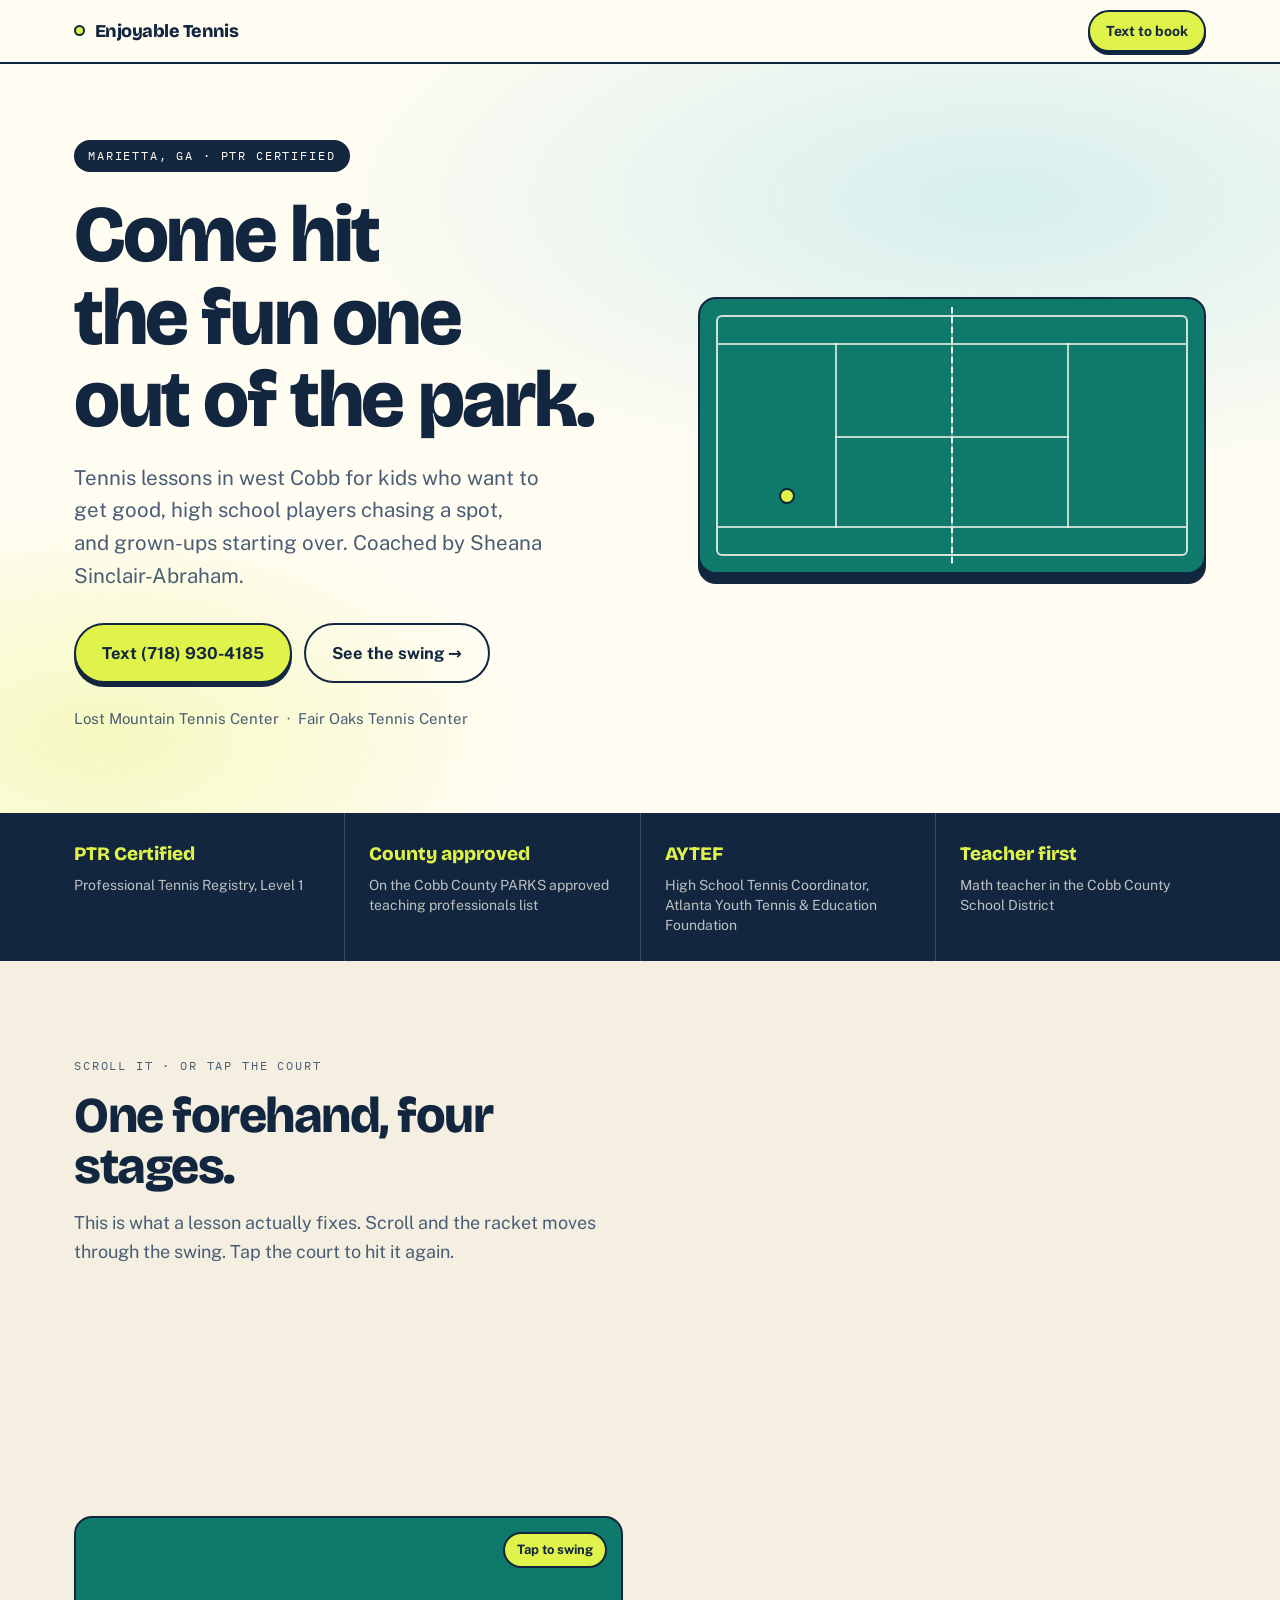
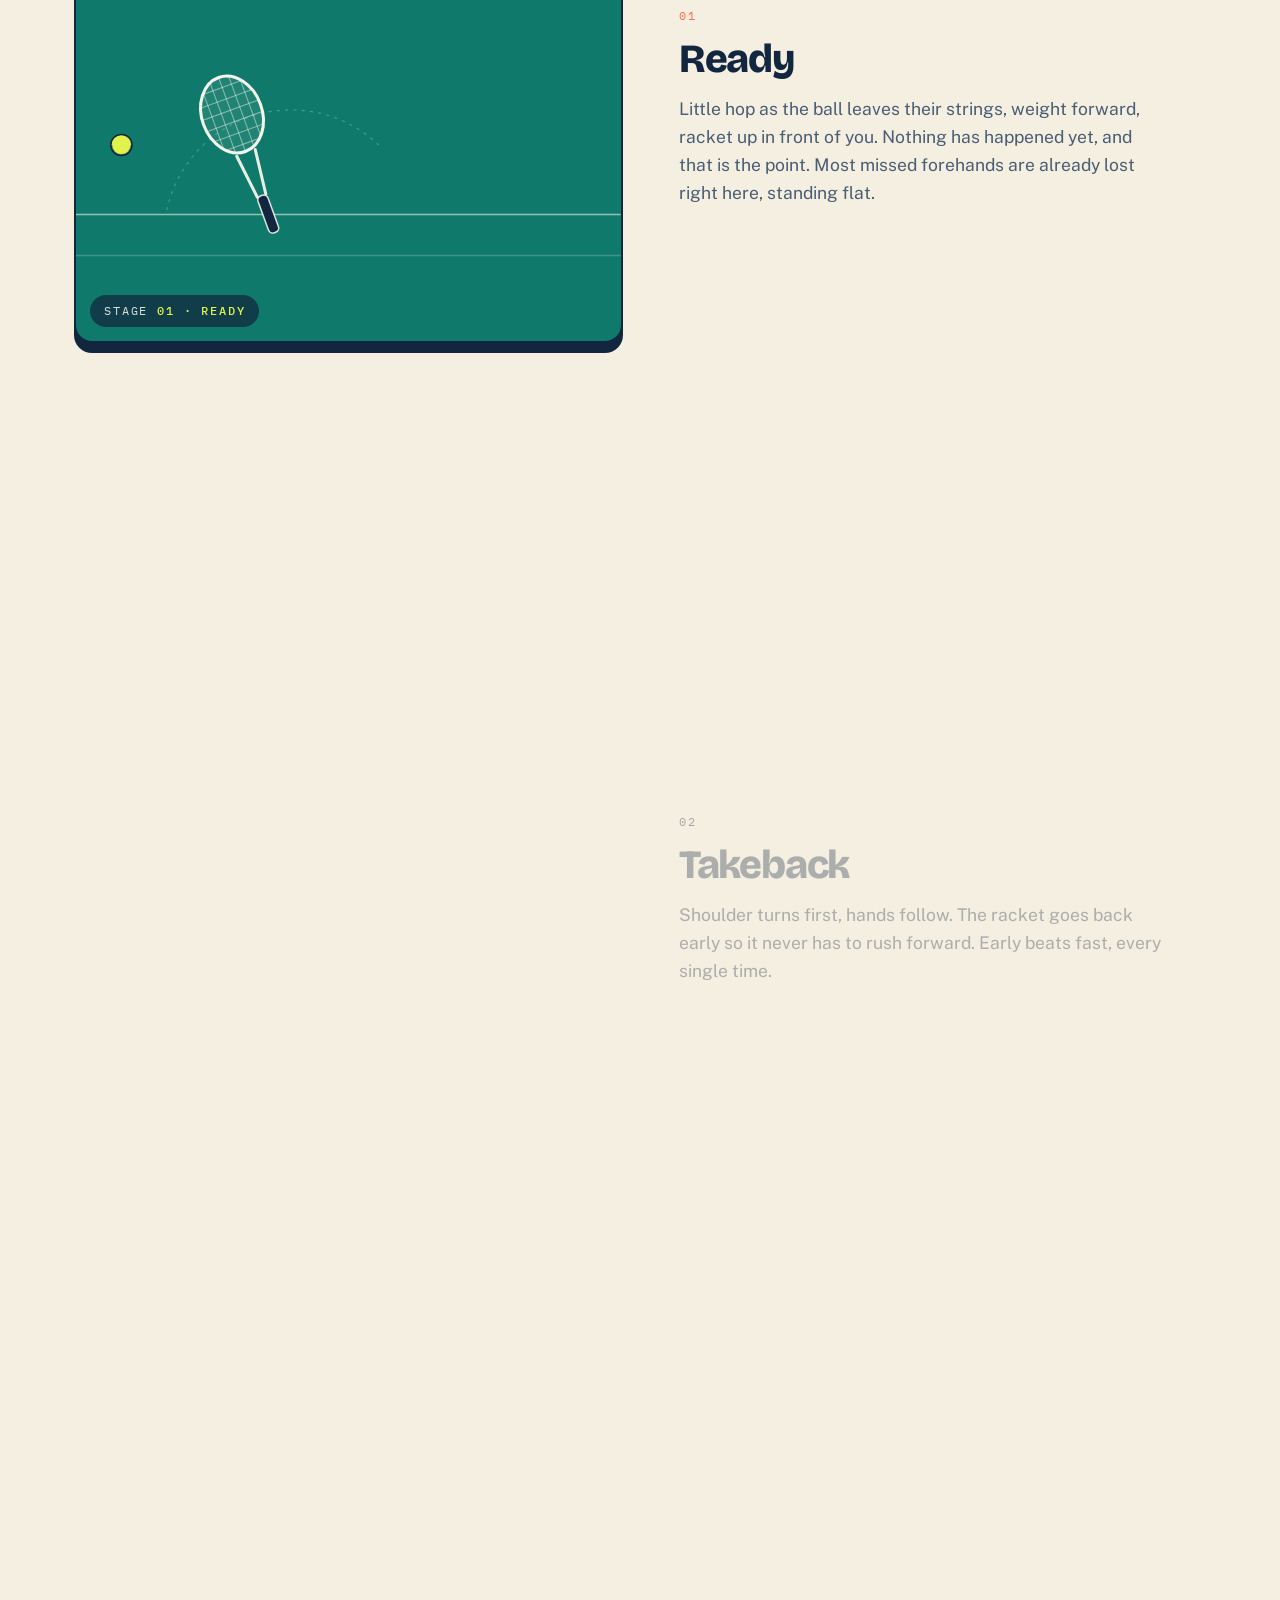
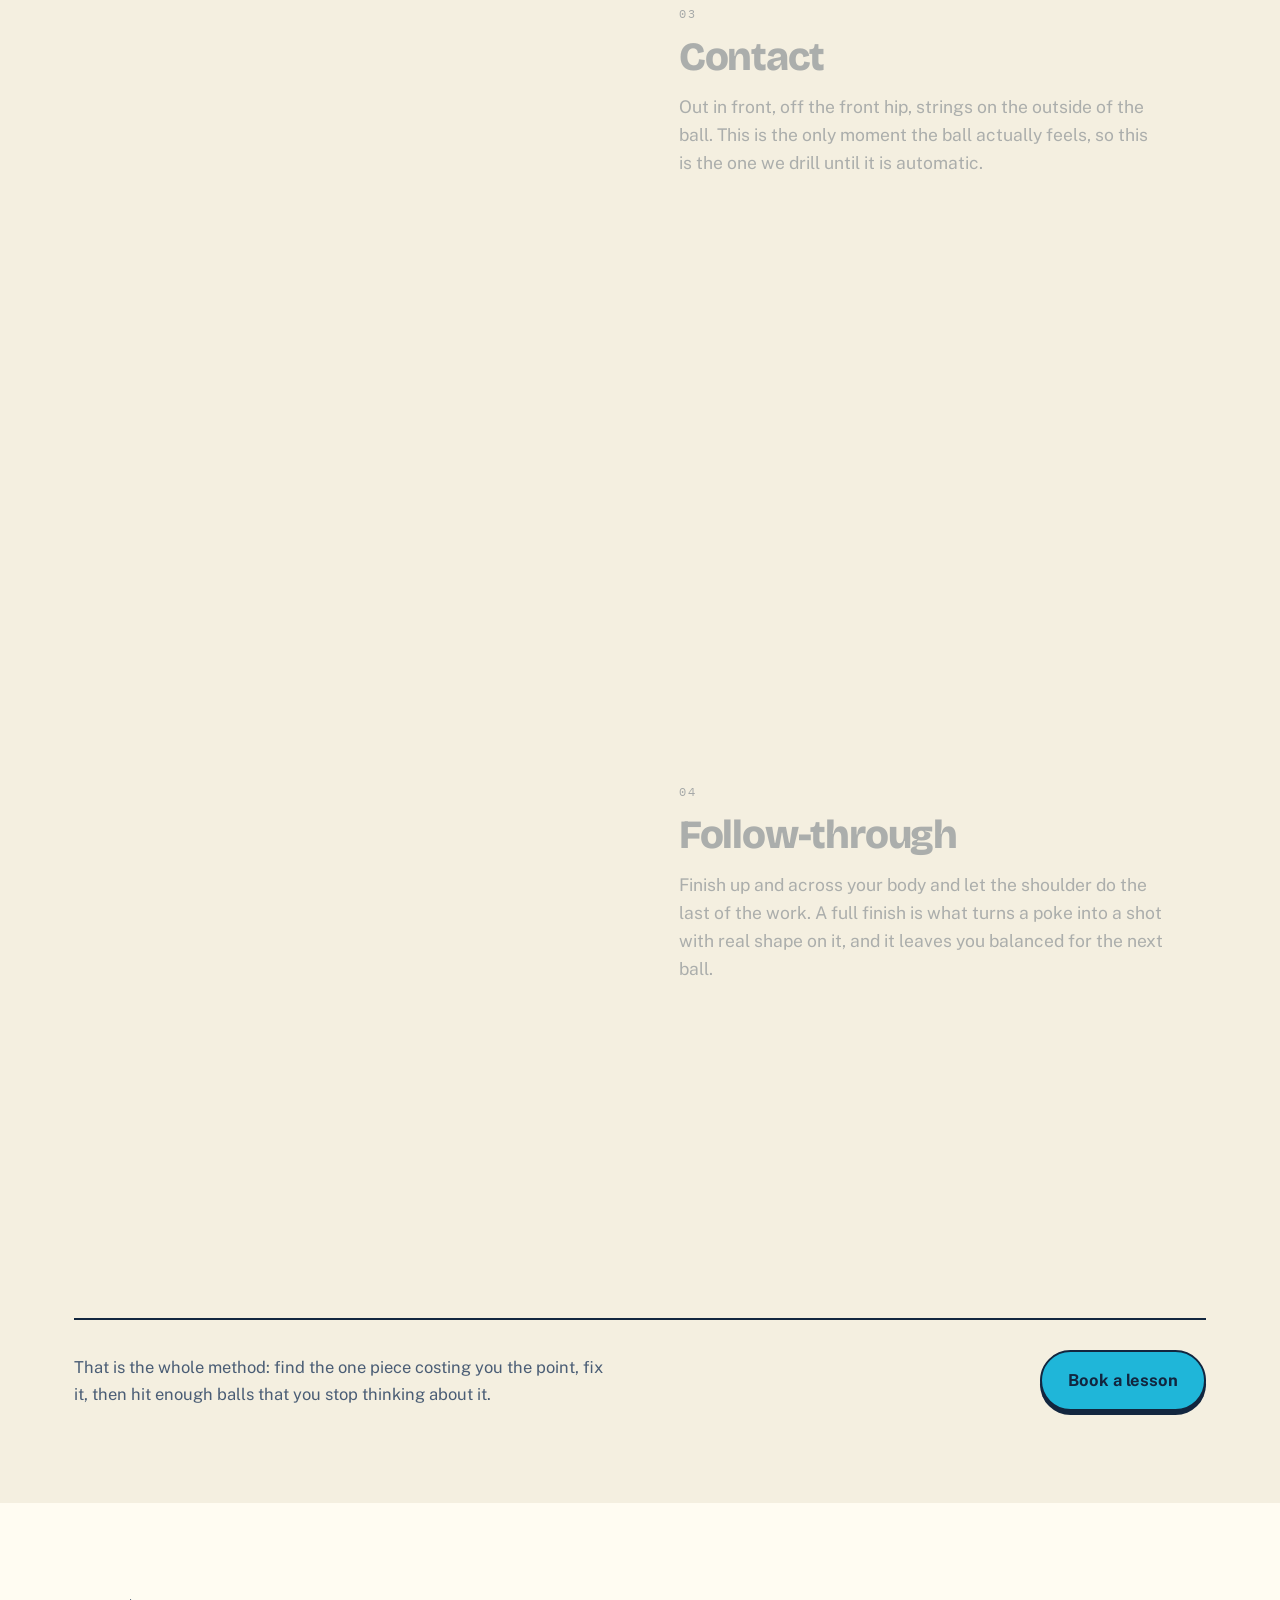
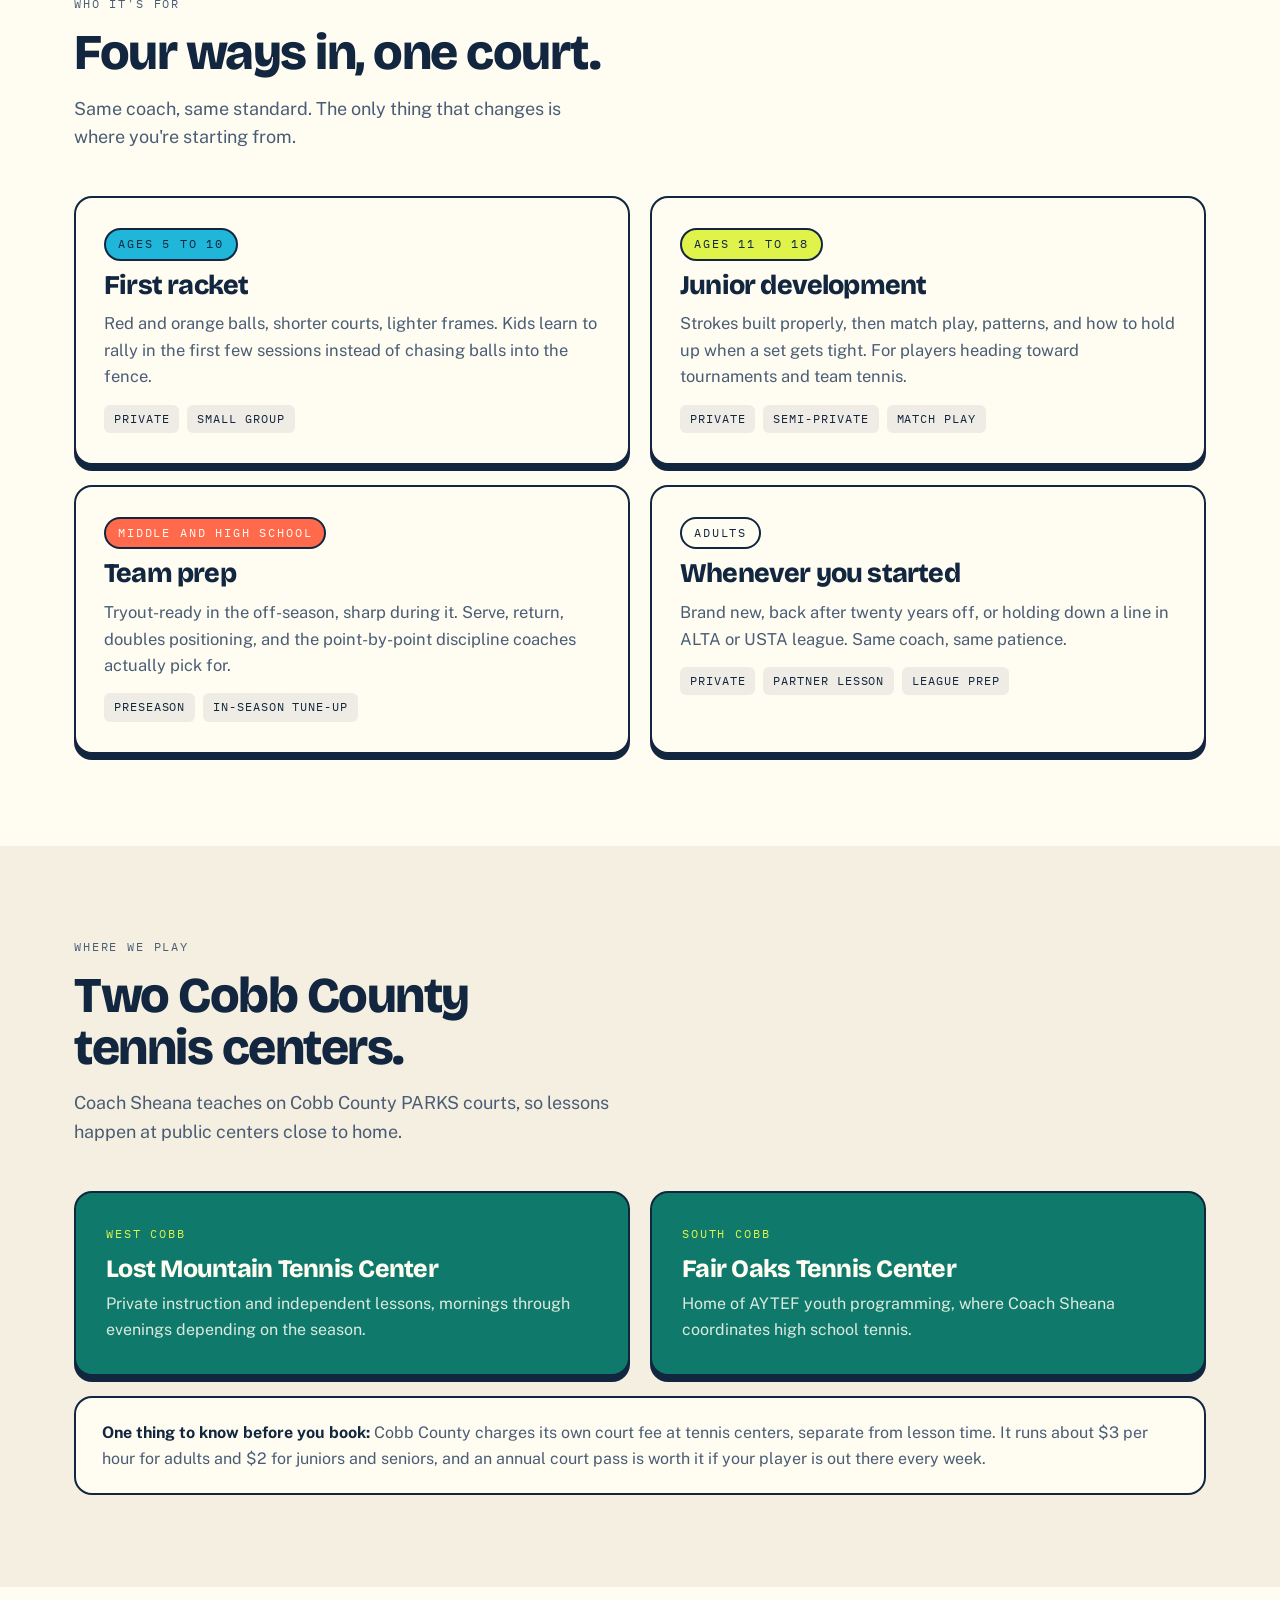
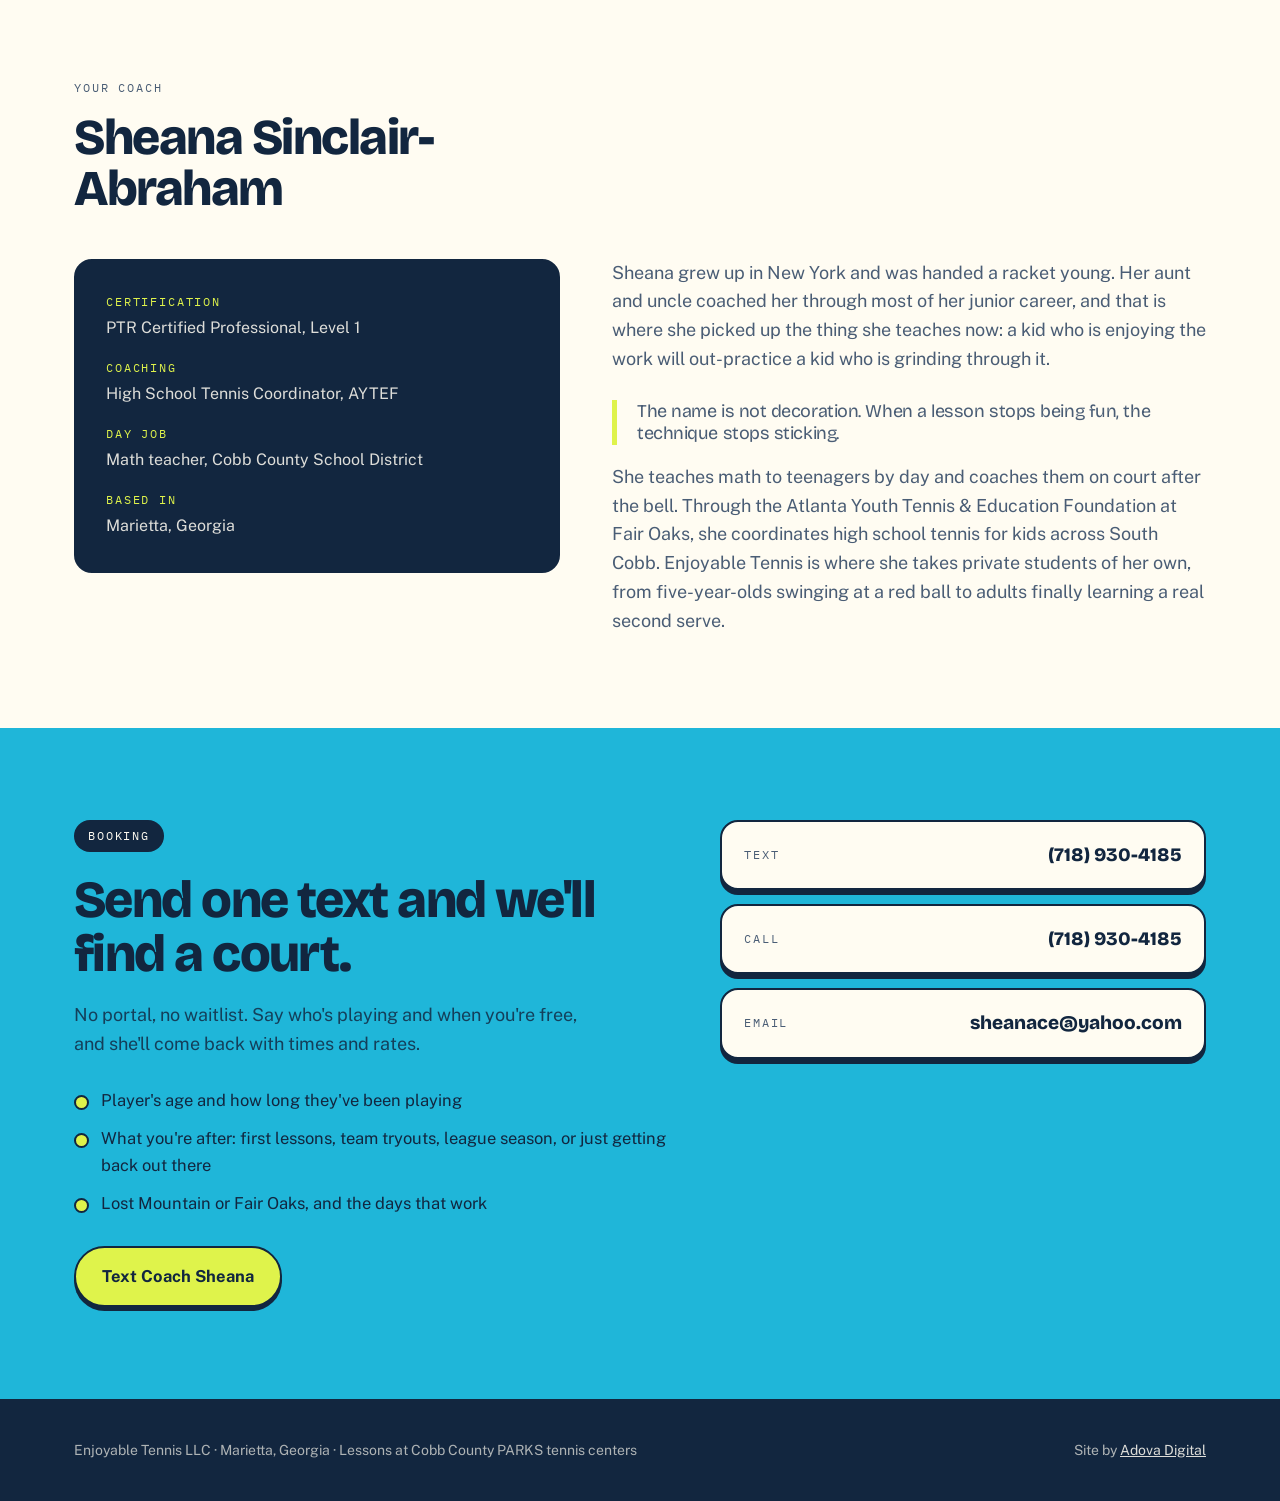
==== tennis/index.html @ a459386a "tennis: Enjoyable Tennis LLC page at /tennis (scroll-driven forehand swing, kid-first palette, text-" ====
<!doctype html>
<html lang="en">
<head>
<meta charset="UTF-8" />
<meta name="viewport" content="width=device-width, initial-scale=1.0" />
<title>Enjoyable Tennis | Coach Sheana | Marietta, GA</title>
<meta name="description" content="Tennis lessons in Marietta, Georgia with PTR certified Coach Sheana Sinclair-Abraham. Kids, high school players, and adults at Lost Mountain and Fair Oaks Tennis Centers." />
<meta name="author" content="Enjoyable Tennis LLC" />
<meta name="robots" content="index, follow" />
<meta name="theme-color" content="#FFFCF2" />
<link rel="icon" type="image/png" href="/favicon-32x32.png" />
<link rel="canonical" href="https://www.adovadigital.com/tennis/" />

<meta property="og:type" content="website" />
<meta property="og:url" content="https://www.adovadigital.com/tennis/" />
<meta property="og:title" content="Enjoyable Tennis | Coach Sheana | Marietta, GA" />
<meta property="og:description" content="Tennis lessons in Marietta, Georgia. Kids, high school players, and adults. PTR certified coach on Cobb County courts." />
<meta name="twitter:card" content="summary_large_image" />
<meta name="twitter:title" content="Enjoyable Tennis | Coach Sheana | Marietta, GA" />
<meta name="twitter:description" content="Tennis lessons in Marietta, Georgia. Kids, high school players, and adults." />

<link rel="preconnect" href="https://fonts.googleapis.com" />
<link rel="preconnect" href="https://fonts.gstatic.com" crossorigin />
<link href="https://fonts.googleapis.com/css2?family=Bricolage+Grotesque:opsz,wdth,wght@12..96,85..100,500..800&family=IBM+Plex+Mono:wght@400;500&family=Public+Sans:wght@400;500;600;700&display=swap" rel="stylesheet" />

<script type="application/ld+json">
{
  "@context": "https://schema.org",
  "@type": "SportsActivityLocation",
  "name": "Enjoyable Tennis LLC",
  "description": "Tennis lessons and junior development in Marietta, Georgia, coached by PTR certified professional Sheana Sinclair-Abraham.",
  "url": "https://www.adovadigital.com/tennis/",
  "telephone": "+1-718-930-4185",
  "email": "sheanace@yahoo.com",
  "areaServed": [
    { "@type": "City", "name": "Marietta", "addressRegion": "GA" },
    { "@type": "AdministrativeArea", "name": "Cobb County, Georgia" }
  ],
  "address": { "@type": "PostalAddress", "addressLocality": "Marietta", "addressRegion": "GA", "addressCountry": "US" },
  "sport": "Tennis",
  "employee": {
    "@type": "Person",
    "name": "Sheana Sinclair-Abraham",
    "jobTitle": "Tennis Professional",
    "hasCredential": {
      "@type": "EducationalOccupationalCredential",
      "credentialCategory": "certification",
      "name": "PTR Certified Professional, Level 1"
    }
  }
}
</script>

<style>
  /* ============================================================
     BRAND TOKENS — swap these to match the Enjoyable Tennis logo.
     Direction: the player (the kid) has to want it; the parent has
     to trust it. Bright court colors up top, credentials underneath.
     ============================================================ */
  :root{
    --cream:#FFFCF2;      /* page */
    --sand:#F4EFE0;       /* alt band */
    --ink:#12263F;        /* text + deep panels (friendly navy, not black) */
    --ink-soft:#4A5D75;   /* secondary text */
    --optic:#DFF34B;      /* ball yellow — primary accent */
    --sky:#1FB6D9;        /* court blue — kid energy */
    --coral:#FF6A4D;      /* highlight, used sparingly */
    --court:#0F7A6B;      /* court surface green */
    --maxw:1180px;
    --r:18px;             /* friendly radius */
  }
  *{box-sizing:border-box;margin:0;padding:0}
  html{scroll-behavior:smooth;-webkit-text-size-adjust:100%}
  body{
    background:var(--cream);
    color:var(--ink);
    font-family:"Public Sans",system-ui,sans-serif;
    font-size:17px;line-height:1.6;
    -webkit-font-smoothing:antialiased;
    overflow-x:hidden;
  }
  h1,h2,h3{font-family:"Bricolage Grotesque","Public Sans",sans-serif;font-weight:800;line-height:1.03;letter-spacing:-.03em}
  a{color:inherit}
  img,svg{max-width:100%}
  .wrap{max-width:var(--maxw);margin:0 auto;padding:0 24px}
  .mono{font-family:"IBM Plex Mono",ui-monospace,monospace;font-size:11.5px;letter-spacing:.16em;text-transform:uppercase}
  :focus-visible{outline:3px solid var(--sky);outline-offset:3px;border-radius:6px}

  /* ---------- top bar ---------- */
  .bar{position:sticky;top:0;z-index:60;background:var(--cream);border-bottom:2px solid var(--ink)}
  .bar .wrap{display:flex;align-items:center;justify-content:space-between;height:62px;gap:16px}
  .brand{display:flex;align-items:center;gap:10px;font-family:"Bricolage Grotesque",sans-serif;font-weight:800;font-size:18px;letter-spacing:-.03em}
  .brand img{height:34px;width:auto;display:block}
  .brand .dot{width:11px;height:11px;border-radius:50%;background:var(--optic);border:2px solid var(--ink);flex:none}
  .bar a.txt{text-decoration:none;background:var(--optic);color:var(--ink);border:2px solid var(--ink);padding:8px 16px;border-radius:999px;font-weight:700;font-size:14px;white-space:nowrap;box-shadow:0 3px 0 var(--ink);transition:transform .15s ease,box-shadow .15s ease}
  .bar a.txt:hover{transform:translate(0,2px);box-shadow:0 1px 0 var(--ink)}

  /* ---------- hero ---------- */
  .hero{position:relative;padding:76px 0 82px;background:
      radial-gradient(1100px 460px at 78% 18%, rgba(31,182,217,.18), transparent 62%),
      radial-gradient(700px 380px at 8% 90%, rgba(223,243,75,.30), transparent 60%),
      var(--cream);
    overflow:hidden}
  .hero-grid{display:grid;grid-template-columns:1.06fr .94fr;gap:52px;align-items:center}
  .eyebrow{display:inline-block;background:var(--ink);color:var(--cream);padding:7px 14px;border-radius:999px;margin-bottom:22px}
  .hero h1{font-size:clamp(42px,6.6vw,80px);margin-bottom:20px}
  .hero h1 .hl{position:relative;white-space:nowrap}
  .hero h1 .hl::after{content:"";position:absolute;left:-4px;right:-4px;bottom:.06em;height:.34em;background:var(--optic);z-index:-1;border-radius:4px}
  .hero p.lede{font-size:clamp(17px,1.9vw,20.5px);color:var(--ink-soft);max-width:36ch;margin-bottom:30px}
  .cta-row{display:flex;flex-wrap:wrap;gap:12px;margin-bottom:24px}
  .btn{display:inline-flex;align-items:center;justify-content:center;gap:9px;text-decoration:none;font-weight:700;font-size:16.5px;padding:15px 26px;border-radius:999px;border:2px solid var(--ink);transition:transform .15s ease,box-shadow .15s ease}
  .btn-primary{background:var(--optic);color:var(--ink);box-shadow:0 4px 0 var(--ink)}
  .btn-sky{background:var(--sky);color:var(--ink);box-shadow:0 4px 0 var(--ink)}
  .btn-plain{background:transparent;color:var(--ink)}
  .btn:hover{transform:translate(0,3px);box-shadow:0 1px 0 var(--ink)}
  .btn-plain:hover{background:rgba(18,38,63,.06);transform:none;box-shadow:none}
  .hero-note{font-size:15px;color:var(--ink-soft)}

  /* hero court card */
  .court-card{background:var(--court);border:2px solid var(--ink);border-radius:var(--r);padding:16px;box-shadow:0 10px 0 var(--ink)}
  .court{position:relative;aspect-ratio:78/40;background:var(--court);border:2px solid rgba(255,252,242,.8);border-radius:6px}
  .court i{position:absolute;background:rgba(255,252,242,.72);display:block}
  .court .net{left:50%;top:-4%;height:108%;width:2px;transform:translateX(-1px);background:repeating-linear-gradient(to bottom,rgba(255,252,242,.95) 0 6px,rgba(255,252,242,.35) 6px 10px)}
  .court .singles-t{left:0;right:0;top:11%;height:2px}
  .court .singles-b{left:0;right:0;bottom:11%;height:2px}
  .court .svc-l{left:25%;top:11%;bottom:11%;width:2px}
  .court .svc-r{right:25%;top:11%;bottom:11%;width:2px}
  .court .center{left:25%;right:25%;top:50%;height:2px}
  .court .ball{position:absolute;left:13%;top:72%;width:16px;height:16px;border-radius:50%;background:var(--optic);border:2px solid var(--ink)}

  /* ---------- credential strip ---------- */
  .strip{background:var(--ink);color:var(--cream)}
  .strip .wrap{display:grid;grid-template-columns:repeat(4,1fr);gap:1px;background:rgba(255,252,242,.18);padding:0}
  .cred{background:var(--ink);padding:26px 24px}
  .cred b{display:block;font-family:"Bricolage Grotesque",sans-serif;font-size:19px;font-weight:800;margin-bottom:5px;color:var(--optic)}
  .cred span{font-size:14px;color:rgba(255,252,242,.72);line-height:1.45;display:block}

  /* ---------- generic section ---------- */
  section{padding:92px 0}
  .sec-head{max-width:54ch;margin-bottom:44px}
  .sec-head .mono{color:var(--ink-soft);display:block;margin-bottom:14px}
  .sec-head h2{font-size:clamp(31px,4.3vw,50px);margin-bottom:16px}
  .sec-head p{color:var(--ink-soft);font-size:18px}

  /* ---------- the swing (scroll-driven + tap to replay) ---------- */
  .swing{background:var(--sand);padding:96px 0 0}
  .swing-track{display:grid;grid-template-columns:1.02fr .98fr;gap:56px;align-items:start}
  .viz-col{position:sticky;top:62px;height:calc(100vh - 62px);display:flex;align-items:center;z-index:1}
  .viz{width:100%;background:var(--court);border:2px solid var(--ink);border-radius:var(--r);overflow:hidden;position:relative;box-shadow:0 10px 0 var(--ink);cursor:pointer}
  .viz svg{display:block;width:100%;height:auto}
  .viz .readout{position:absolute;left:14px;bottom:14px;color:rgba(255,252,242,.85);background:rgba(18,38,63,.72);border-radius:999px;padding:7px 14px}
  .viz .readout b{color:var(--optic);font-weight:500}
  .viz .hint{position:absolute;right:14px;top:14px;background:var(--optic);color:var(--ink);border:2px solid var(--ink);border-radius:999px;padding:6px 12px;font-weight:700;font-size:13px}
  .stage{min-height:88vh;display:flex;flex-direction:column;justify-content:center;padding:24px 0}
  .stage .num{font-family:"IBM Plex Mono",monospace;font-size:12px;letter-spacing:.2em;color:rgba(18,38,63,.35);margin-bottom:14px;transition:color .35s ease}
  .stage h3{font-size:clamp(28px,3.6vw,40px);margin-bottom:14px;color:rgba(18,38,63,.32);transition:color .35s ease}
  .stage p{font-size:17.5px;color:rgba(18,38,63,.32);max-width:44ch;transition:color .35s ease}
  .stage.on .num{color:var(--coral)}
  .stage.on h3{color:var(--ink)}
  .stage.on p{color:var(--ink-soft)}
  .swing-foot{border-top:2px solid var(--ink);margin-top:40px;padding:30px 0 92px;display:flex;flex-wrap:wrap;gap:18px;align-items:center;justify-content:space-between}
  .swing-foot p{color:var(--ink-soft);font-size:16.5px;max-width:54ch}

  /* ---------- lesson cards ---------- */
  .boxes{display:grid;grid-template-columns:1fr 1fr;gap:20px}
  .box{background:var(--cream);border:2px solid var(--ink);border-radius:var(--r);padding:30px 28px;display:flex;flex-direction:column;gap:11px;box-shadow:0 6px 0 var(--ink);transition:transform .15s ease,box-shadow .15s ease}
  .box:hover{transform:translate(0,3px);box-shadow:0 3px 0 var(--ink)}
  .box .who{display:inline-block;align-self:flex-start;background:var(--sky);border:2px solid var(--ink);border-radius:999px;padding:5px 12px;color:var(--ink)}
  .box:nth-child(2) .who{background:var(--optic)}
  .box:nth-child(3) .who{background:var(--coral);color:var(--cream)}
  .box:nth-child(4) .who{background:var(--cream)}
  .box h3{font-size:27px}
  .box p{font-size:16.5px;color:var(--ink-soft)}
  .box ul{list-style:none;margin-top:4px;display:flex;flex-wrap:wrap;gap:8px}
  .box li{font-family:"IBM Plex Mono",monospace;font-size:11.5px;letter-spacing:.08em;text-transform:uppercase;background:rgba(18,38,63,.07);color:var(--ink);padding:5px 10px;border-radius:6px}

  /* ---------- courts ---------- */
  .courts{display:grid;grid-template-columns:1fr 1fr;gap:20px}
  .venue{background:var(--court);color:var(--cream);padding:32px 30px;border:2px solid var(--ink);border-radius:var(--r);box-shadow:0 6px 0 var(--ink)}
  .venue h3{font-size:25px;margin-bottom:8px}
  .venue .mono{color:var(--optic);display:block;margin-bottom:14px}
  .venue p{color:rgba(255,252,242,.86);font-size:16px}
  .fees{margin-top:20px;background:var(--cream);border:2px solid var(--ink);border-radius:var(--r);padding:22px 26px}
  .fees p{font-size:16px;color:var(--ink-soft)}
  .fees b{font-weight:700;color:var(--ink)}

  /* ---------- about ---------- */
  .about{display:grid;grid-template-columns:.9fr 1.1fr;gap:52px;align-items:start}
  .about-card{background:var(--ink);color:var(--cream);padding:32px 30px;border-radius:var(--r);border:2px solid var(--ink)}
  .about-card dl{display:grid;gap:18px}
  .about-card dt{color:var(--optic);margin-bottom:4px}
  .about-card dd{font-size:16px;color:rgba(255,252,242,.86)}
  .about-copy p{margin-bottom:18px;font-size:18px;color:var(--ink-soft)}
  .about-copy p:last-child{margin-bottom:0}
  .pull{font-family:"Bricolage Grotesque",sans-serif;font-size:25px;line-height:1.25;letter-spacing:-.025em;color:var(--ink);border-left:5px solid var(--optic);padding-left:20px;margin:26px 0}

  /* ---------- booking ---------- */
  .book{background:var(--sky)}
  .book h2{font-size:clamp(31px,4.6vw,52px);max-width:16ch;margin-bottom:20px}
  .book .eyebrow{background:var(--ink);color:var(--cream)}
  .book .lede{color:var(--ink);opacity:.82;font-size:18px;max-width:46ch;margin-bottom:28px}
  .book-grid{display:grid;grid-template-columns:1.1fr .9fr;gap:52px;align-items:start}
  .checklist{list-style:none;display:grid;gap:12px;margin-bottom:30px}
  .checklist li{display:flex;gap:12px;align-items:flex-start;font-size:16.5px;color:var(--ink)}
  .checklist li::before{content:"";flex:none;width:11px;height:11px;border-radius:50%;background:var(--optic);border:2px solid var(--ink);margin-top:8px}
  .reach{display:grid;gap:14px}
  .reach a{background:var(--cream);border:2px solid var(--ink);border-radius:var(--r);padding:18px 22px;text-decoration:none;display:flex;justify-content:space-between;align-items:center;gap:16px;box-shadow:0 5px 0 var(--ink);transition:transform .15s ease,box-shadow .15s ease}
  .reach a:hover{transform:translate(0,3px);box-shadow:0 2px 0 var(--ink)}
  .reach .k{color:var(--ink-soft)}
  .reach .v{font-family:"Bricolage Grotesque",sans-serif;font-size:19px;font-weight:800}

  footer{background:var(--ink);color:rgba(255,252,242,.66);padding:40px 0;font-size:14px}
  footer .wrap{display:flex;justify-content:space-between;gap:20px;flex-wrap:wrap;align-items:center}
  footer a{color:rgba(255,252,242,.86)}

  /* ---------- responsive ---------- */
  @media (max-width:900px){
    .hero-grid,.about,.book-grid,.courts,.boxes{grid-template-columns:1fr;gap:30px}
    .hero{padding:54px 0 58px}
    .strip .wrap{grid-template-columns:1fr 1fr}
    section{padding:66px 0}
    .swing{padding-top:66px}
    .swing-track{grid-template-columns:1fr;gap:0}
    .viz-col{top:62px;height:auto;padding:10px 0 6px;background:var(--sand)}
    .stage{min-height:0;padding:24px 0}
    .stage .num{color:var(--coral)}
    .stage h3{color:var(--ink)}
    .stage p{color:var(--ink-soft);max-width:none}
    .swing-foot{padding-bottom:66px}
  }
  @media (max-width:520px){
    .strip .wrap{grid-template-columns:1fr}
    .btn{width:100%}
    .box{padding:26px 22px}
    .venue,.about-card{padding:26px 22px}
  }
  @media (prefers-reduced-motion:reduce){
    html{scroll-behavior:auto}
    .btn,.bar a.txt,.box,.reach a{transition:none}
  }
</style>
</head>
<body>

<div class="bar">
  <div class="wrap">
    <span class="brand">
      <!-- Drop the real logo at /tennis/assets/logo.png and this swaps in automatically -->
      <img src="/tennis/assets/logo.png" alt="Enjoyable Tennis" onerror="this.remove();document.getElementById('brandDot').hidden=false" />
      <span id="brandDot" class="dot" hidden></span>
      Enjoyable Tennis
    </span>
    <a class="txt" href="sms:+17189304185?&amp;body=Hi%20Coach%20Sheana%2C%20I%27d%20like%20to%20book%20a%20lesson.">Text to book</a>
  </div>
</div>

<header class="hero">
  <div class="wrap">
    <div class="hero-grid">
      <div>
        <span class="mono eyebrow">Marietta, GA &middot; PTR Certified</span>
        <h1>Come hit<br><span class="hl">the fun one</span><br>out of the park.</h1>
        <p class="lede">Tennis lessons in west Cobb for kids who want to get good, high school players chasing a spot, and grown-ups starting over. Coached by Sheana Sinclair-Abraham.</p>
        <div class="cta-row">
          <a class="btn btn-primary" href="sms:+17189304185?&amp;body=Hi%20Coach%20Sheana%2C%20I%27d%20like%20to%20book%20a%20lesson.">Text (718) 930-4185</a>
          <a class="btn btn-plain" href="#swing">See the swing &rarr;</a>
        </div>
        <p class="hero-note">Lost Mountain Tennis Center &nbsp;&middot;&nbsp; Fair Oaks Tennis Center</p>
      </div>
      <div aria-hidden="true">
        <div class="court-card">
          <div class="court">
            <i class="singles-t"></i><i class="singles-b"></i>
            <i class="svc-l"></i><i class="svc-r"></i>
            <i class="center"></i><i class="net"></i>
            <span class="ball"></span>
          </div>
        </div>
      </div>
    </div>
  </div>
</header>

<div class="strip">
  <div class="wrap">
    <div class="cred"><b>PTR Certified</b><span>Professional Tennis Registry, Level 1</span></div>
    <div class="cred"><b>County approved</b><span>On the Cobb County PARKS approved teaching professionals list</span></div>
    <div class="cred"><b>AYTEF</b><span>High School Tennis Coordinator, Atlanta Youth Tennis &amp; Education Foundation</span></div>
    <div class="cred"><b>Teacher first</b><span>Math teacher in the Cobb County School District</span></div>
  </div>
</div>

<section class="swing" id="swing">
  <div class="wrap">
    <div class="sec-head">
      <span class="mono">Scroll it &middot; or tap the court</span>
      <h2>One forehand, four stages.</h2>
      <p>This is what a lesson actually fixes. Scroll and the racket moves through the swing. Tap the court to hit it again.</p>
    </div>

    <div class="swing-track" id="swingTrack">
      <div class="viz-col">
        <div class="viz" id="viz" role="button" tabindex="0" aria-label="Replay the swing animation">
          <svg id="swingSvg" viewBox="0 0 720 560" role="img" aria-label="A forehand swing moving from ready position through takeback, contact, and follow-through.">
            <defs>
              <clipPath id="headClip"><ellipse cx="0" cy="-128" rx="40" ry="52"/></clipPath>
            </defs>

            <line x1="0" y1="392" x2="720" y2="392" stroke="rgba(255,252,242,.55)" stroke-width="2"/>
            <line x1="0" y1="446" x2="720" y2="446" stroke="rgba(255,252,242,.2)" stroke-width="2"/>

            <path d="M 120 386 A 168 168 0 0 1 400 300" fill="none" stroke="rgba(255,252,242,.24)" stroke-width="1.5" stroke-dasharray="4 7"/>

            <path id="flight" d="M 228 254 Q 430 150 706 78" fill="none" stroke="#DFF34B" stroke-width="3" stroke-linecap="round" stroke-dasharray="560" stroke-dashoffset="560"/>

            <circle id="flash" cx="228" cy="254" r="10" fill="none" stroke="#FF6A4D" stroke-width="4" opacity="0"/>

            <g id="ballG">
              <circle id="ball" cx="60" cy="300" r="14" fill="#DFF34B" stroke="#12263F" stroke-width="2"/>
              <path d="M 47 300 a 13 13 0 0 0 26 0" fill="none" stroke="rgba(18,38,63,.55)" stroke-width="2"/>
            </g>

            <g id="racket" transform="translate(250,380) rotate(-20)">
              <rect x="-7" y="-14" width="14" height="52" rx="6" fill="#12263F" stroke="rgba(255,252,242,.85)" stroke-width="2"/>
              <path d="M -6 -14 L -13 -74 M 6 -14 L 13 -74" stroke="rgba(255,252,242,.9)" stroke-width="4" fill="none" stroke-linecap="round"/>
              <ellipse cx="0" cy="-128" rx="40" ry="52" fill="rgba(255,252,242,.07)" stroke="rgba(255,252,242,.95)" stroke-width="4"/>
              <g clip-path="url(#headClip)" stroke="rgba(255,252,242,.45)" stroke-width="1.4">
                <path d="M -26 -180 V -76 M -13 -180 V -76 M 0 -180 V -76 M 13 -180 V -76 M 26 -180 V -76"/>
                <path d="M -44 -166 H 44 M -44 -150 H 44 M -44 -134 H 44 M -44 -118 H 44 M -44 -102 H 44 M -44 -86 H 44"/>
              </g>
            </g>
          </svg>
          <span class="mono readout">Stage <b id="readout">01 &middot; Ready</b></span>
          <span class="hint" id="vizHint">Tap to swing</span>
        </div>
      </div>

      <div class="stages" id="stages">
        <article class="stage" data-stage="0">
          <span class="num">01</span>
          <h3>Ready</h3>
          <p>Little hop as the ball leaves their strings, weight forward, racket up in front of you. Nothing has happened yet, and that is the point. Most missed forehands are already lost right here, standing flat.</p>
        </article>
        <article class="stage" data-stage="1">
          <span class="num">02</span>
          <h3>Takeback</h3>
          <p>Shoulder turns first, hands follow. The racket goes back early so it never has to rush forward. Early beats fast, every single time.</p>
        </article>
        <article class="stage" data-stage="2">
          <span class="num">03</span>
          <h3>Contact</h3>
          <p>Out in front, off the front hip, strings on the outside of the ball. This is the only moment the ball actually feels, so this is the one we drill until it is automatic.</p>
        </article>
        <article class="stage" data-stage="3">
          <span class="num">04</span>
          <h3>Follow-through</h3>
          <p>Finish up and across your body and let the shoulder do the last of the work. A full finish is what turns a poke into a shot with real shape on it, and it leaves you balanced for the next ball.</p>
        </article>
      </div>
    </div>

    <div class="swing-foot">
      <p>That is the whole method: find the one piece costing you the point, fix it, then hit enough balls that you stop thinking about it.</p>
      <a class="btn btn-sky" href="#book">Book a lesson</a>
    </div>
  </div>
</section>

<section id="lessons">
  <div class="wrap">
    <div class="sec-head">
      <span class="mono">Who it's for</span>
      <h2>Four ways in, one court.</h2>
      <p>Same coach, same standard. The only thing that changes is where you're starting from.</p>
    </div>
    <div class="boxes">
      <div class="box">
        <span class="mono who">Ages 5 to 10</span>
        <h3>First racket</h3>
        <p>Red and orange balls, shorter courts, lighter frames. Kids learn to rally in the first few sessions instead of chasing balls into the fence.</p>
        <ul><li>Private</li><li>Small group</li></ul>
      </div>
      <div class="box">
        <span class="mono who">Ages 11 to 18</span>
        <h3>Junior development</h3>
        <p>Strokes built properly, then match play, patterns, and how to hold up when a set gets tight. For players heading toward tournaments and team tennis.</p>
        <ul><li>Private</li><li>Semi-private</li><li>Match play</li></ul>
      </div>
      <div class="box">
        <span class="mono who">Middle and high school</span>
        <h3>Team prep</h3>
        <p>Tryout-ready in the off-season, sharp during it. Serve, return, doubles positioning, and the point-by-point discipline coaches actually pick for.</p>
        <ul><li>Preseason</li><li>In-season tune-up</li></ul>
      </div>
      <div class="box">
        <span class="mono who">Adults</span>
        <h3>Whenever you started</h3>
        <p>Brand new, back after twenty years off, or holding down a line in ALTA or USTA league. Same coach, same patience.</p>
        <ul><li>Private</li><li>Partner lesson</li><li>League prep</li></ul>
      </div>
    </div>
  </div>
</section>

<section id="courts" style="background:var(--sand)">
  <div class="wrap">
    <div class="sec-head">
      <span class="mono">Where we play</span>
      <h2>Two Cobb County tennis centers.</h2>
      <p>Coach Sheana teaches on Cobb County PARKS courts, so lessons happen at public centers close to home.</p>
    </div>
    <div class="courts">
      <div class="venue">
        <span class="mono">West Cobb</span>
        <h3>Lost Mountain Tennis Center</h3>
        <p>Private instruction and independent lessons, mornings through evenings depending on the season.</p>
      </div>
      <div class="venue">
        <span class="mono">South Cobb</span>
        <h3>Fair Oaks Tennis Center</h3>
        <p>Home of AYTEF youth programming, where Coach Sheana coordinates high school tennis.</p>
      </div>
    </div>
    <div class="fees">
      <p><b>One thing to know before you book:</b> Cobb County charges its own court fee at tennis centers, separate from lesson time. It runs about $3 per hour for adults and $2 for juniors and seniors, and an annual court pass is worth it if your player is out there every week.</p>
    </div>
  </div>
</section>

<section id="about">
  <div class="wrap">
    <div class="sec-head">
      <span class="mono">Your coach</span>
      <h2>Sheana Sinclair-Abraham</h2>
    </div>
    <div class="about">
      <div class="about-card">
        <dl>
          <div><dt class="mono">Certification</dt><dd>PTR Certified Professional, Level 1</dd></div>
          <div><dt class="mono">Coaching</dt><dd>High School Tennis Coordinator, AYTEF</dd></div>
          <div><dt class="mono">Day job</dt><dd>Math teacher, Cobb County School District</dd></div>
          <div><dt class="mono">Based in</dt><dd>Marietta, Georgia</dd></div>
        </dl>
      </div>
      <div class="about-copy">
        <p>Sheana grew up in New York and was handed a racket young. Her aunt and uncle coached her through most of her junior career, and that is where she picked up the thing she teaches now: a kid who is enjoying the work will out-practice a kid who is grinding through it.</p>
        <p class="pull">The name is not decoration. When a lesson stops being fun, the technique stops sticking.</p>
        <p>She teaches math to teenagers by day and coaches them on court after the bell. Through the Atlanta Youth Tennis &amp; Education Foundation at Fair Oaks, she coordinates high school tennis for kids across South Cobb. Enjoyable Tennis is where she takes private students of her own, from five-year-olds swinging at a red ball to adults finally learning a real second serve.</p>
      </div>
    </div>
  </div>
</section>

<section class="book" id="book">
  <div class="wrap">
    <div class="book-grid">
      <div>
        <span class="mono eyebrow">Booking</span>
        <h2>Send one text and we'll find a court.</h2>
        <p class="lede">No portal, no waitlist. Say who's playing and when you're free, and she'll come back with times and rates.</p>
        <ul class="checklist">
          <li>Player's age and how long they've been playing</li>
          <li>What you're after: first lessons, team tryouts, league season, or just getting back out there</li>
          <li>Lost Mountain or Fair Oaks, and the days that work</li>
        </ul>
        <a class="btn btn-primary" href="sms:+17189304185?&amp;body=Hi%20Coach%20Sheana%2C%20I%27d%20like%20to%20book%20a%20lesson.%20Player%3A%20%7C%20Level%3A%20%7C%20Days%20that%20work%3A%20">Text Coach Sheana</a>
      </div>
      <div class="reach">
        <a href="sms:+17189304185?&amp;body=Hi%20Coach%20Sheana%2C%20I%27d%20like%20to%20book%20a%20lesson.">
          <span class="mono k">Text</span><span class="v">(718) 930-4185</span>
        </a>
        <a href="tel:+17189304185">
          <span class="mono k">Call</span><span class="v">(718) 930-4185</span>
        </a>
        <a href="mailto:sheanace@yahoo.com?subject=Tennis%20lesson%20inquiry">
          <span class="mono k">Email</span><span class="v">sheanace@yahoo.com</span>
        </a>
      </div>
    </div>
  </div>
</section>

<footer>
  <div class="wrap">
    <span>Enjoyable Tennis LLC &middot; Marietta, Georgia &middot; Lessons at Cobb County PARKS tennis centers</span>
    <span>Site by <a href="https://www.adovadigital.com">Adova Digital</a></span>
  </div>
</footer>

<script>
(function(){
  var track   = document.getElementById('swingTrack');
  var racket  = document.getElementById('racket');
  var ballG   = document.getElementById('ballG');
  var flight  = document.getElementById('flight');
  var flash   = document.getElementById('flash');
  var readout = document.getElementById('readout');
  var viz     = document.getElementById('viz');
  var hint    = document.getElementById('vizHint');
  var stages  = Array.prototype.slice.call(document.querySelectorAll('.stage'));
  if(!track || !racket) return;

  var reduce = window.matchMedia('(prefers-reduced-motion: reduce)').matches;
  var LABELS = ['01 · Ready','02 · Takeback','03 · Contact','04 · Follow-through'];
  var CONTACT = 2/3;            // progress at the 3rd panel: strings meet ball
  var FLIGHT_LEN = 560;
  var ticking = false, lastStage = -1, replay = null;

  function lerp(a,b,t){ return a + (b-a)*t; }
  function clamp(v,a,b){ return v<a?a:(v>b?b:v); }
  function ease(t){ return t*t*(3-2*t); }

  function flightPoint(t){
    var x = (1-t)*(1-t)*228 + 2*(1-t)*t*430 + t*t*706;
    var y = (1-t)*(1-t)*254 + 2*(1-t)*t*150 + t*t*78;
    return [x,y];
  }
  // angles are keyed to the four panels: 0, 1/3, 2/3, 1
  function angleAt(p){
    if(p < 1/3)     return lerp(-20, -138, ease(p*3));
    if(p < CONTACT) return lerp(-138, -10, ease((p-1/3)*3));
    return lerp(-10, 118, ease((p-CONTACT)*3));
  }
  function stageAt(p){
    return clamp(Math.round(p*3), 0, 3);
  }

  function paint(p){
    var s = stageAt(p);
    if(s !== lastStage){
      lastStage = s;
      for(var i=0;i<stages.length;i++){ stages[i].classList.toggle('on', i === s); }
      if(readout) readout.textContent = LABELS[s];
    }
    var a = (reduce && replay === null) ? [-20,-138,-10,118][s] : angleAt(p);
    racket.setAttribute('transform','translate(250,380) rotate(' + a.toFixed(2) + ')');

    if(p < CONTACT){
      var t = ease(p / CONTACT);
      var bx = lerp(60, 228, t), by = lerp(300, 254, t);
      ballG.setAttribute('transform','translate(' + (bx-60).toFixed(1) + ',' + (by-300).toFixed(1) + ')');
      flight.setAttribute('stroke-dashoffset', FLIGHT_LEN);
      flash.setAttribute('opacity','0');
    } else {
      var q = (p - CONTACT) / (1 - CONTACT);
      var pt = flightPoint(ease(q));
      ballG.setAttribute('transform','translate(' + (pt[0]-60).toFixed(1) + ',' + (pt[1]-300).toFixed(1) + ')');
      flight.setAttribute('stroke-dashoffset', (FLIGHT_LEN * (1 - ease(q))).toFixed(1));
      var f = clamp(1 - q*5, 0, 1);
      flash.setAttribute('opacity', (f*0.95).toFixed(2));
      flash.setAttribute('r', (10 + (1-f)*34).toFixed(1));
    }
  }

  // progress runs from the first panel's center to the last panel's center,
  // so the stage on screen always matches the racket position
  function scrollProgress(){
    if(!stages.length) return 0;
    var vh = window.innerHeight || 800;
    var first = stages[0].getBoundingClientRect();
    var last  = stages[stages.length-1].getBoundingClientRect();
    var a = first.top + first.height/2;
    var b = last.top + last.height/2;
    if(b - a <= 0) return 0;
    return clamp((vh*0.5 - a) / (b - a), 0, 1);
  }

  function render(){
    ticking = false;
    if(replay !== null) return;      // tap-replay owns the frame while it runs
    paint(scrollProgress());
  }
  function onScroll(){
    if(!ticking){ ticking = true; window.requestAnimationFrame(render); }
  }

  // tap / click / Enter replays the full swing once
  function playOnce(){
    if(replay !== null) return;
    if(hint) hint.hidden = true;
    var start = null, DUR = 1500;
    replay = 0;
    (function step(ts){
      if(start === null) start = ts;
      var q = clamp((ts - start) / DUR, 0, 1);
      paint(q);
      if(q < 1){ window.requestAnimationFrame(step); }
      else { replay = null; if(hint) hint.hidden = false; paint(scrollProgress()); }
    })(performance.now());
  }

  if(viz){
    viz.addEventListener('click', playOnce);
    viz.addEventListener('keydown', function(e){
      if(e.key === 'Enter' || e.key === ' '){ e.preventDefault(); playOnce(); }
    });
  }

  window.addEventListener('scroll', onScroll, {passive:true});
  window.addEventListener('resize', onScroll);
  window.addEventListener('load', render);
  render();
})();
</script>

</body>
</html>
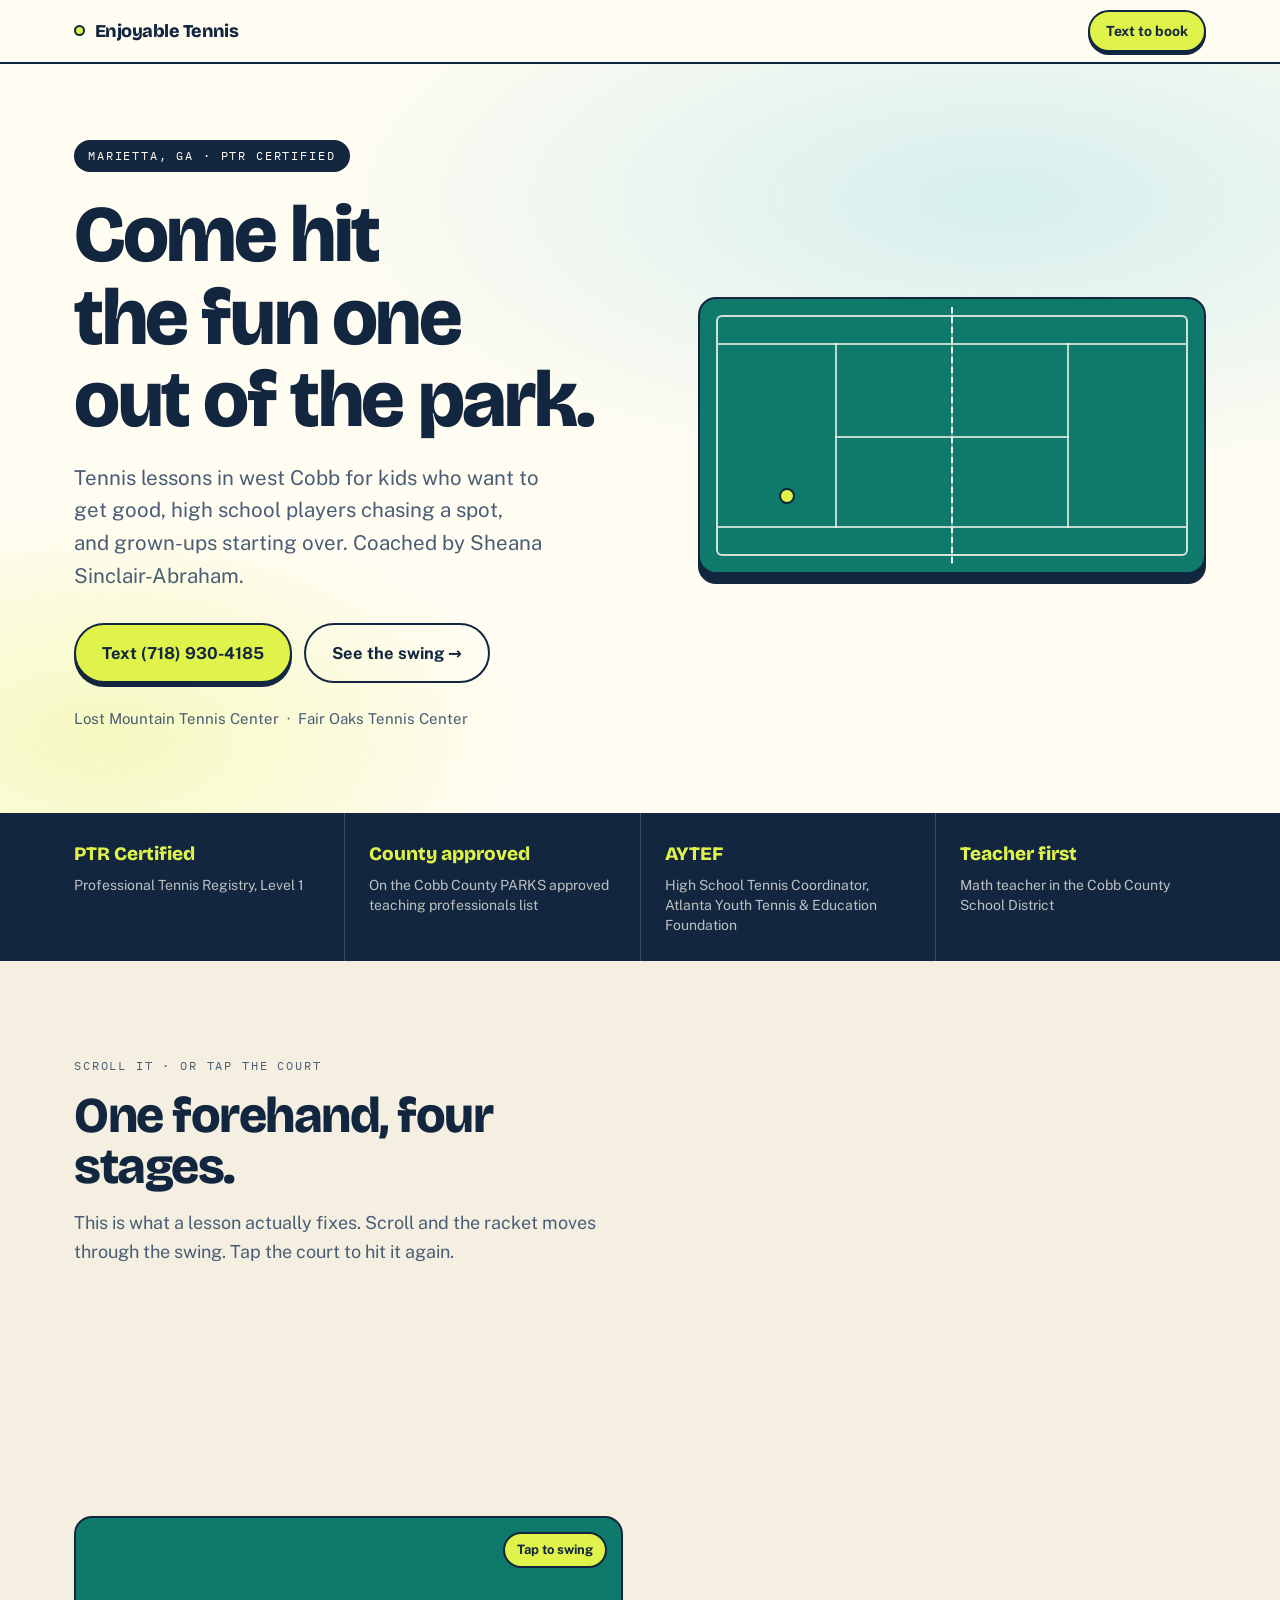
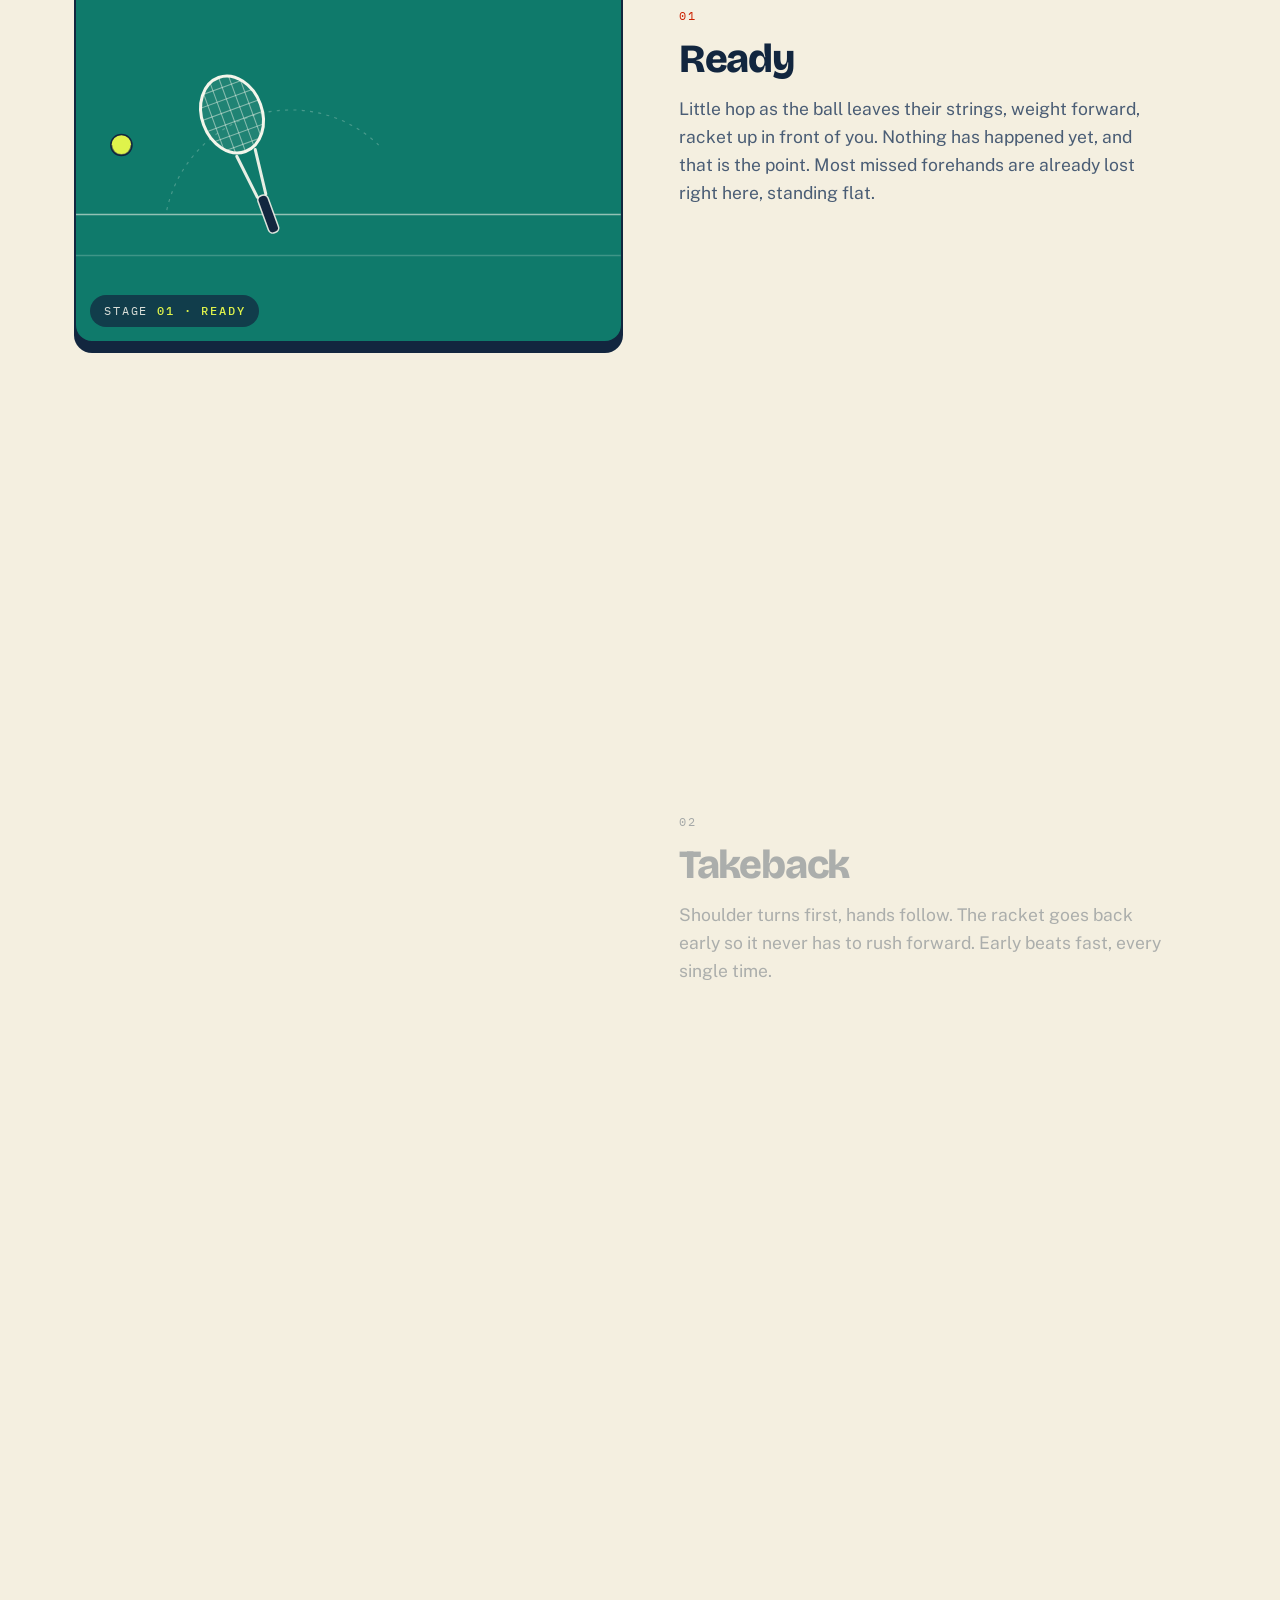
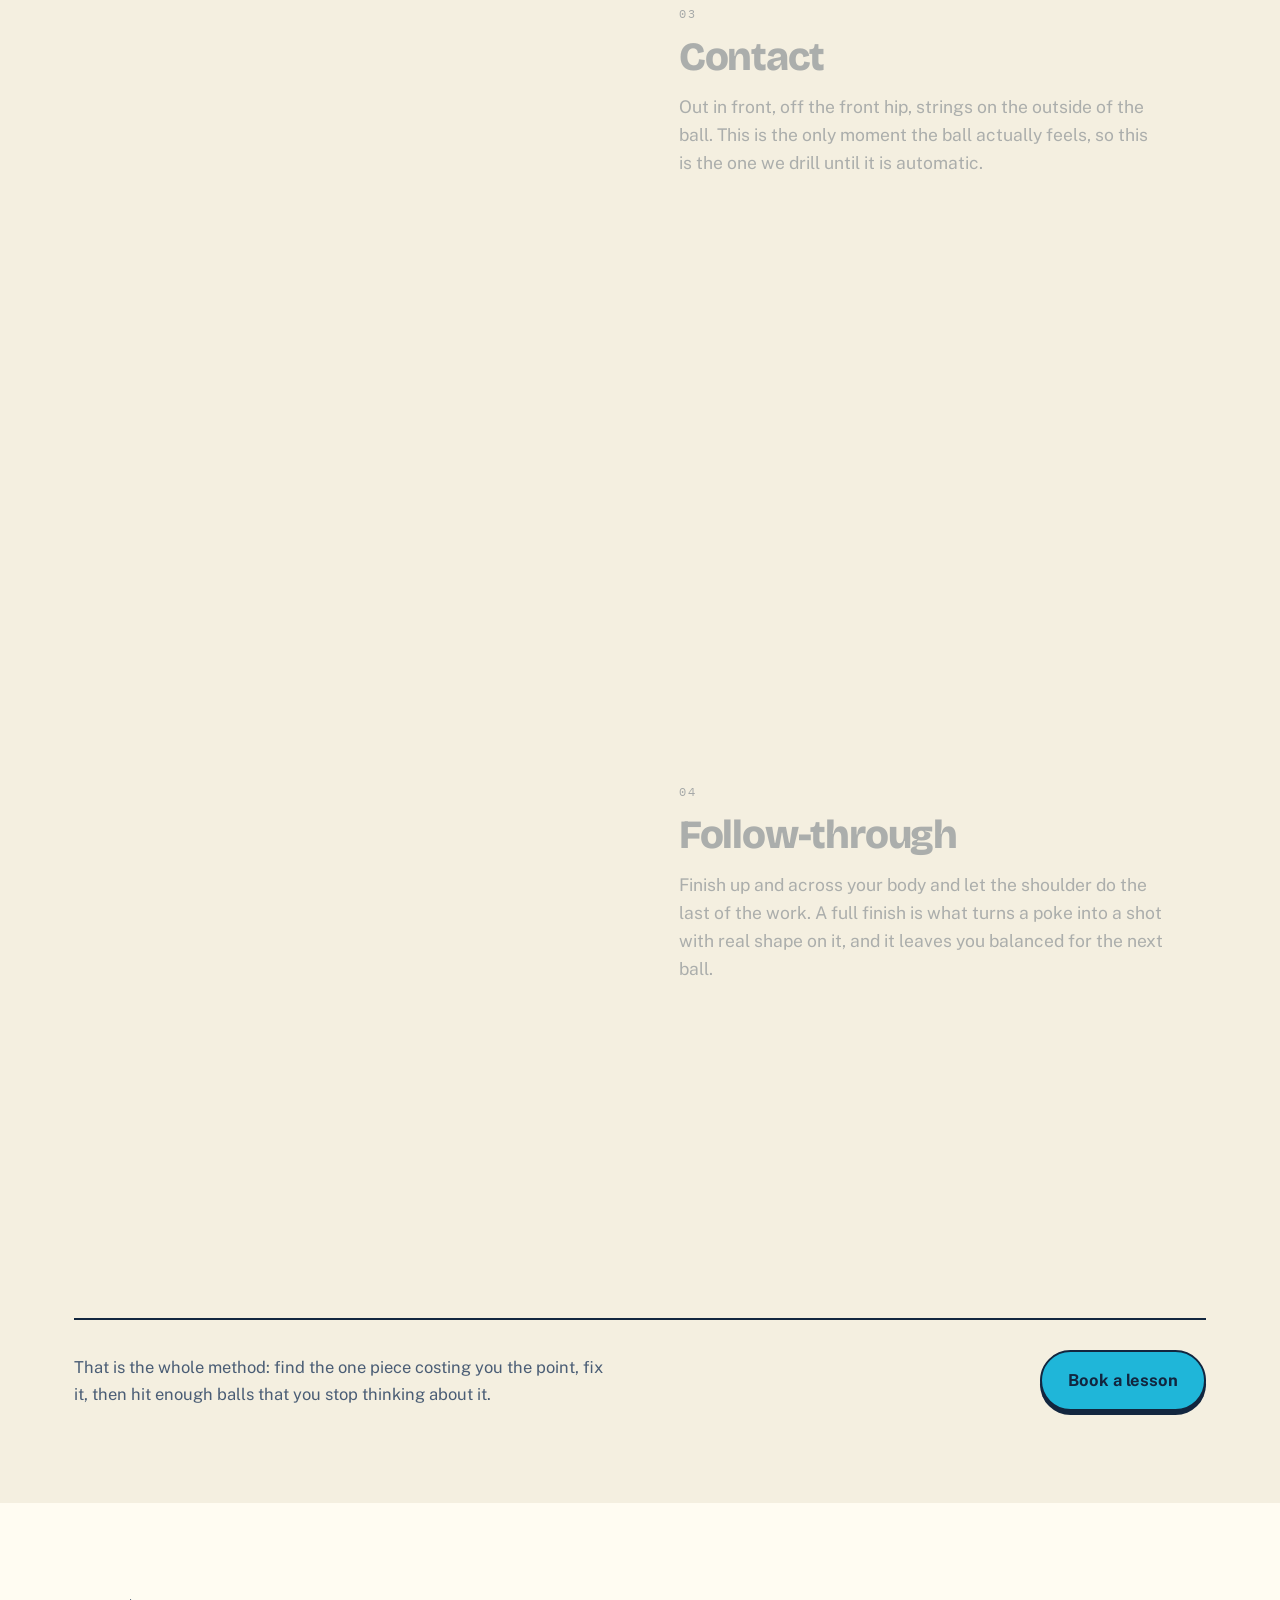
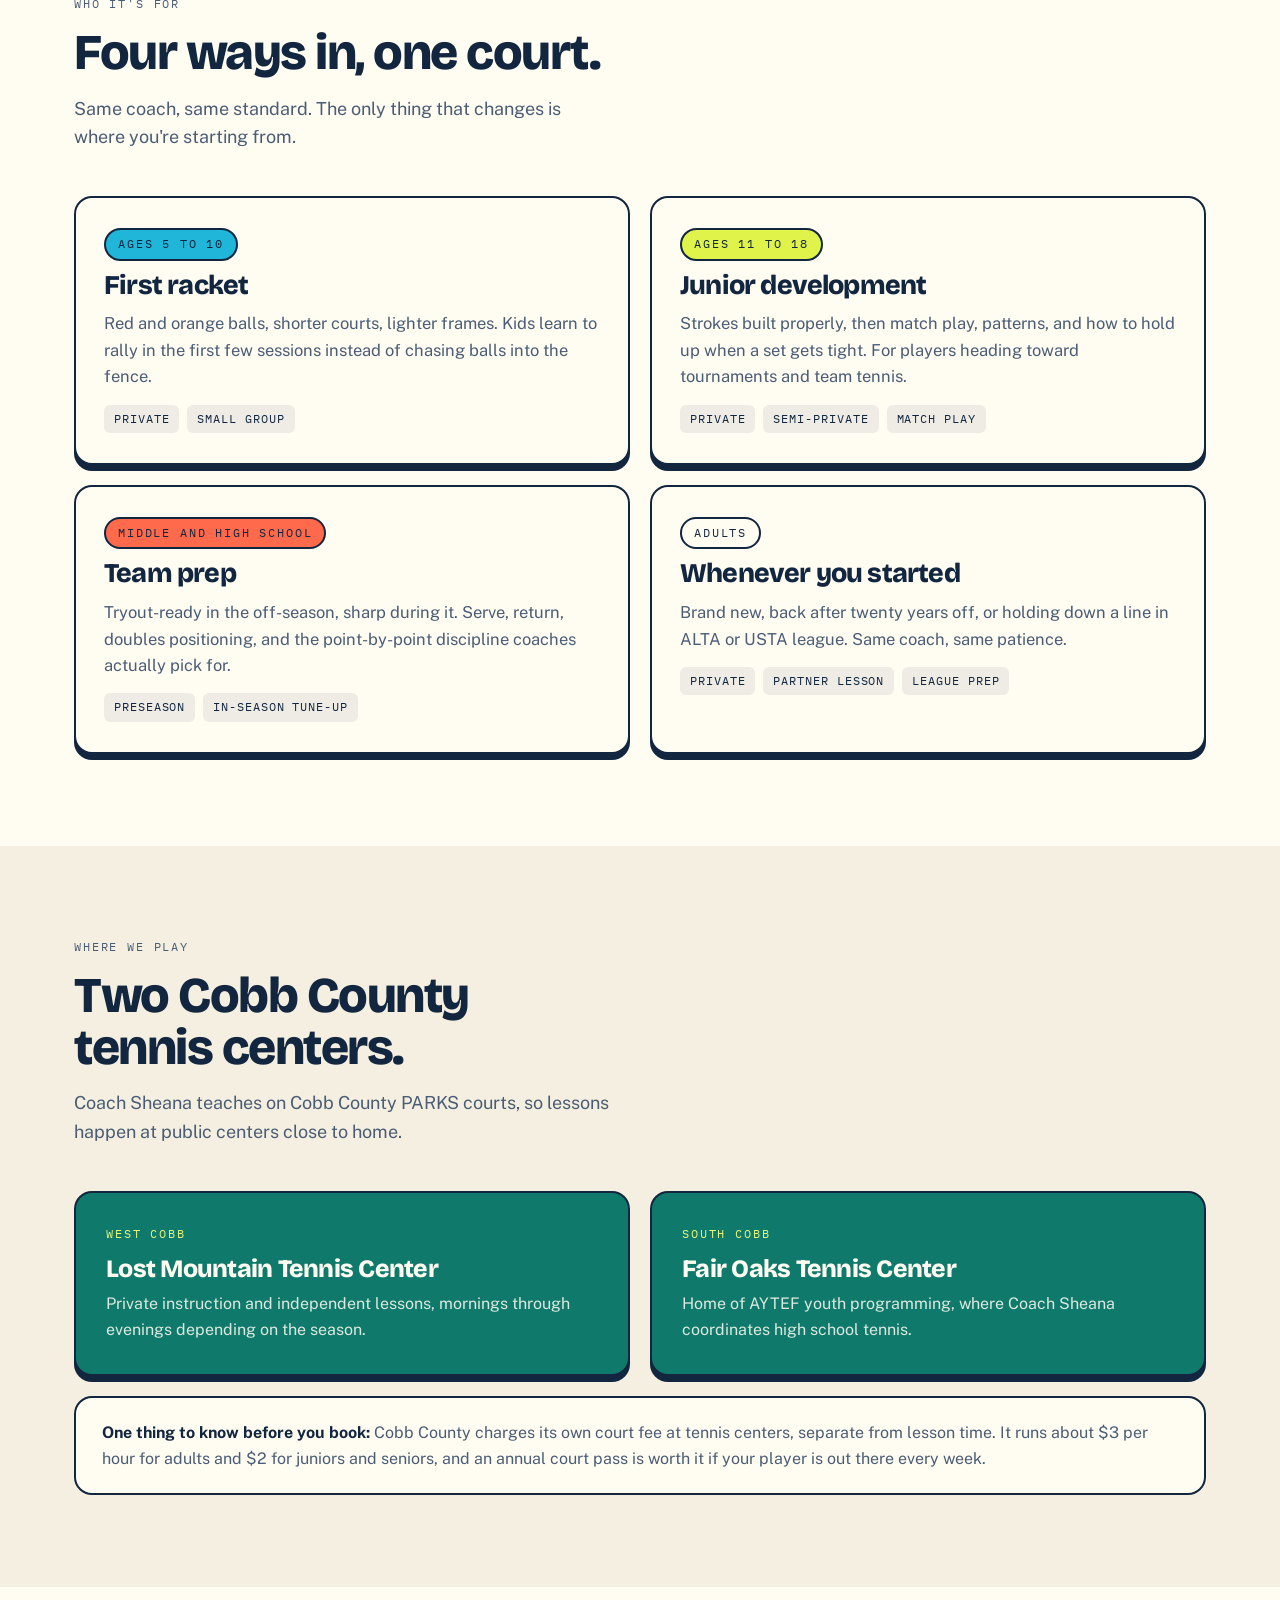
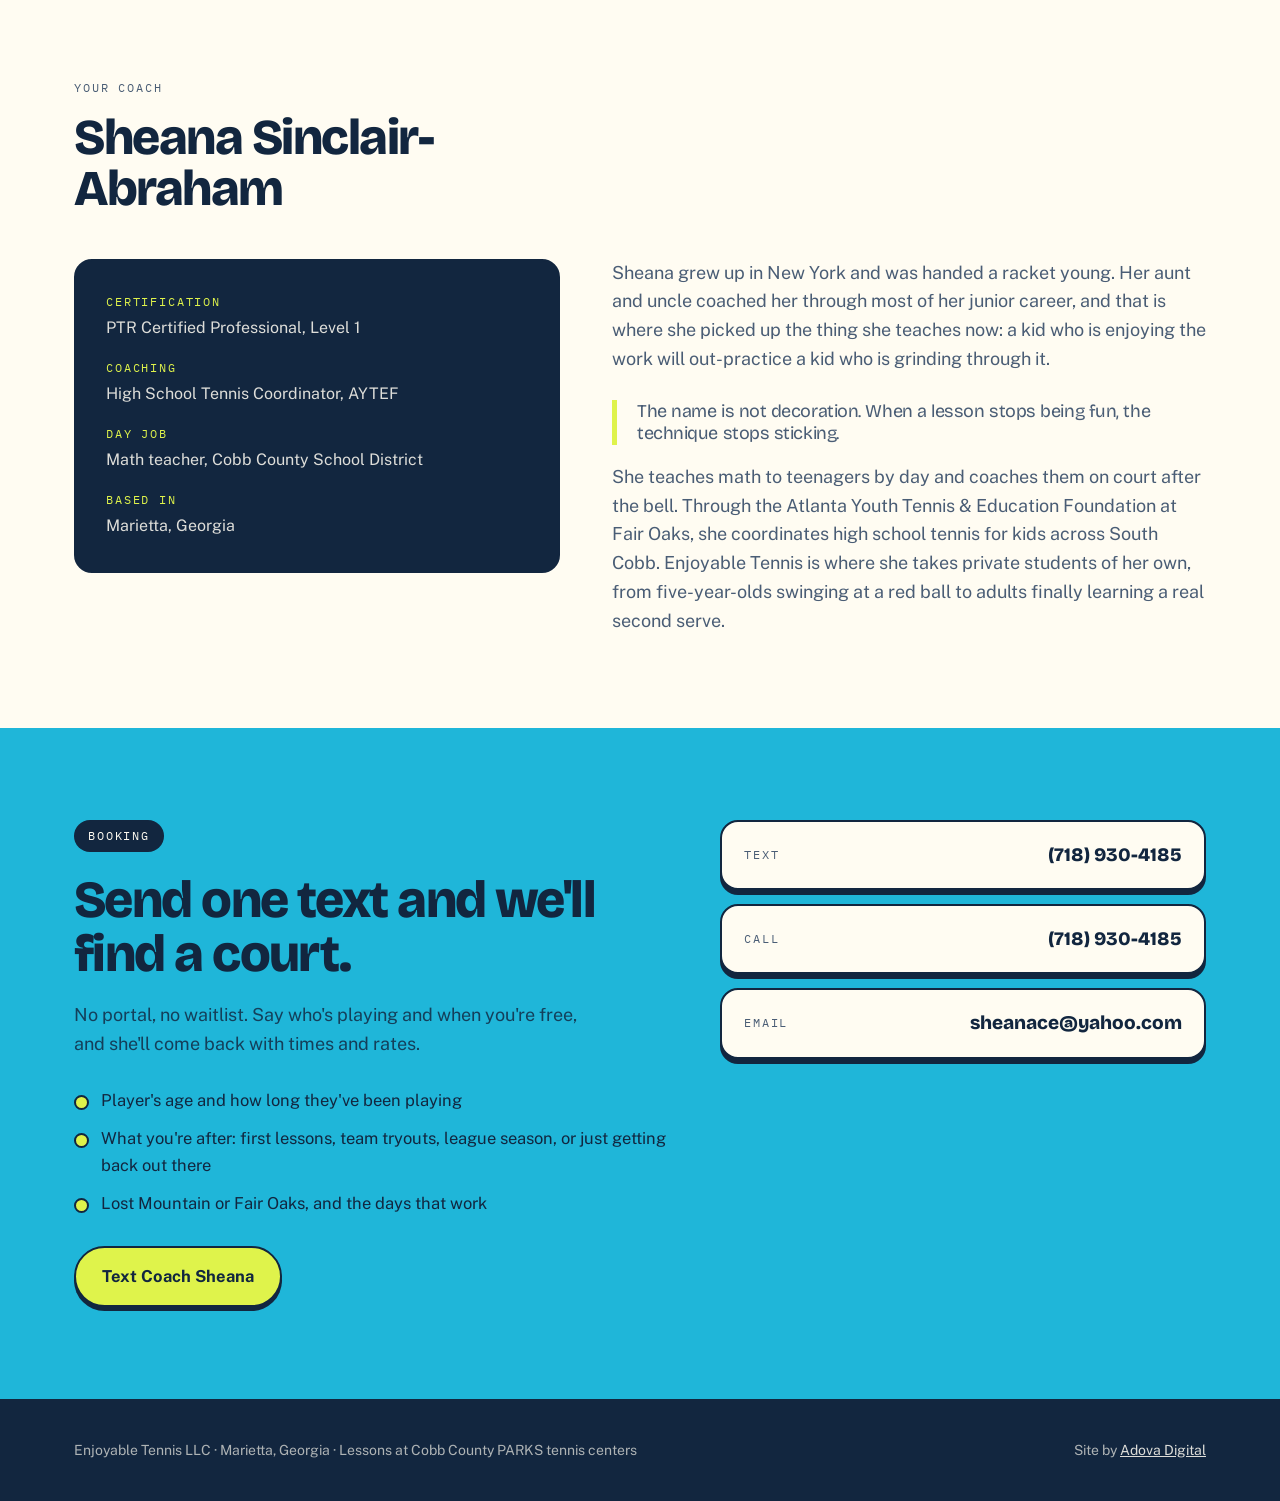
==== commit 1670e646: "tennis: AA contrast fixes (stage numbers, venue labels, HS chip) + OG share card for text-message pr" ====
--- a/tennis/index.html
+++ b/tennis/index.html
@@ -15,7 +15,12 @@
 <meta property="og:url" content="https://www.adovadigital.com/tennis/" />
 <meta property="og:title" content="Enjoyable Tennis | Coach Sheana | Marietta, GA" />
 <meta property="og:description" content="Tennis lessons in Marietta, Georgia. Kids, high school players, and adults. PTR certified coach on Cobb County courts." />
+<meta property="og:image" content="https://www.adovadigital.com/tennis/og.png" />
+<meta property="og:image:width" content="1200" />
+<meta property="og:image:height" content="630" />
+<meta property="og:site_name" content="Enjoyable Tennis" />
 <meta name="twitter:card" content="summary_large_image" />
+<meta name="twitter:image" content="https://www.adovadigital.com/tennis/og.png" />
 <meta name="twitter:title" content="Enjoyable Tennis | Coach Sheana | Marietta, GA" />
 <meta name="twitter:description" content="Tennis lessons in Marietta, Georgia. Kids, high school players, and adults." />
 
@@ -63,8 +68,10 @@
     --ink:#12263F;        /* text + deep panels (friendly navy, not black) */
     --ink-soft:#4A5D75;   /* secondary text */
     --optic:#DFF34B;      /* ball yellow — primary accent */
+    --optic-lite:#E8F87A; /* same yellow, lifted for text on court green (AA) */
     --sky:#1FB6D9;        /* court blue — kid energy */
-    --coral:#FF6A4D;      /* highlight, used sparingly */
+    --coral:#FF6A4D;      /* highlight fills, never small text on light */
+    --coral-ink:#CC2100;  /* coral for text, passes AA on cream and sand */
     --court:#0F7A6B;      /* court surface green */
     --maxw:1180px;
     --r:18px;             /* friendly radius */
@@ -155,7 +162,7 @@
   .stage .num{font-family:"IBM Plex Mono",monospace;font-size:12px;letter-spacing:.2em;color:rgba(18,38,63,.35);margin-bottom:14px;transition:color .35s ease}
   .stage h3{font-size:clamp(28px,3.6vw,40px);margin-bottom:14px;color:rgba(18,38,63,.32);transition:color .35s ease}
   .stage p{font-size:17.5px;color:rgba(18,38,63,.32);max-width:44ch;transition:color .35s ease}
-  .stage.on .num{color:var(--coral)}
+  .stage.on .num{color:var(--coral-ink)}
   .stage.on h3{color:var(--ink)}
   .stage.on p{color:var(--ink-soft)}
   .swing-foot{border-top:2px solid var(--ink);margin-top:40px;padding:30px 0 92px;display:flex;flex-wrap:wrap;gap:18px;align-items:center;justify-content:space-between}
@@ -167,7 +174,7 @@
   .box:hover{transform:translate(0,3px);box-shadow:0 3px 0 var(--ink)}
   .box .who{display:inline-block;align-self:flex-start;background:var(--sky);border:2px solid var(--ink);border-radius:999px;padding:5px 12px;color:var(--ink)}
   .box:nth-child(2) .who{background:var(--optic)}
-  .box:nth-child(3) .who{background:var(--coral);color:var(--cream)}
+  .box:nth-child(3) .who{background:var(--coral);color:var(--ink)}
   .box:nth-child(4) .who{background:var(--cream)}
   .box h3{font-size:27px}
   .box p{font-size:16.5px;color:var(--ink-soft)}
@@ -178,7 +185,7 @@
   .courts{display:grid;grid-template-columns:1fr 1fr;gap:20px}
   .venue{background:var(--court);color:var(--cream);padding:32px 30px;border:2px solid var(--ink);border-radius:var(--r);box-shadow:0 6px 0 var(--ink)}
   .venue h3{font-size:25px;margin-bottom:8px}
-  .venue .mono{color:var(--optic);display:block;margin-bottom:14px}
+  .venue .mono{color:var(--optic-lite);display:block;margin-bottom:14px}
   .venue p{color:rgba(255,252,242,.86);font-size:16px}
   .fees{margin-top:20px;background:var(--cream);border:2px solid var(--ink);border-radius:var(--r);padding:22px 26px}
   .fees p{font-size:16px;color:var(--ink-soft)}
@@ -223,7 +230,7 @@
     .swing-track{grid-template-columns:1fr;gap:0}
     .viz-col{top:62px;height:auto;padding:10px 0 6px;background:var(--sand)}
     .stage{min-height:0;padding:24px 0}
-    .stage .num{color:var(--coral)}
+    .stage .num{color:var(--coral-ink)}
     .stage h3{color:var(--ink)}
     .stage p{color:var(--ink-soft);max-width:none}
     .swing-foot{padding-bottom:66px}
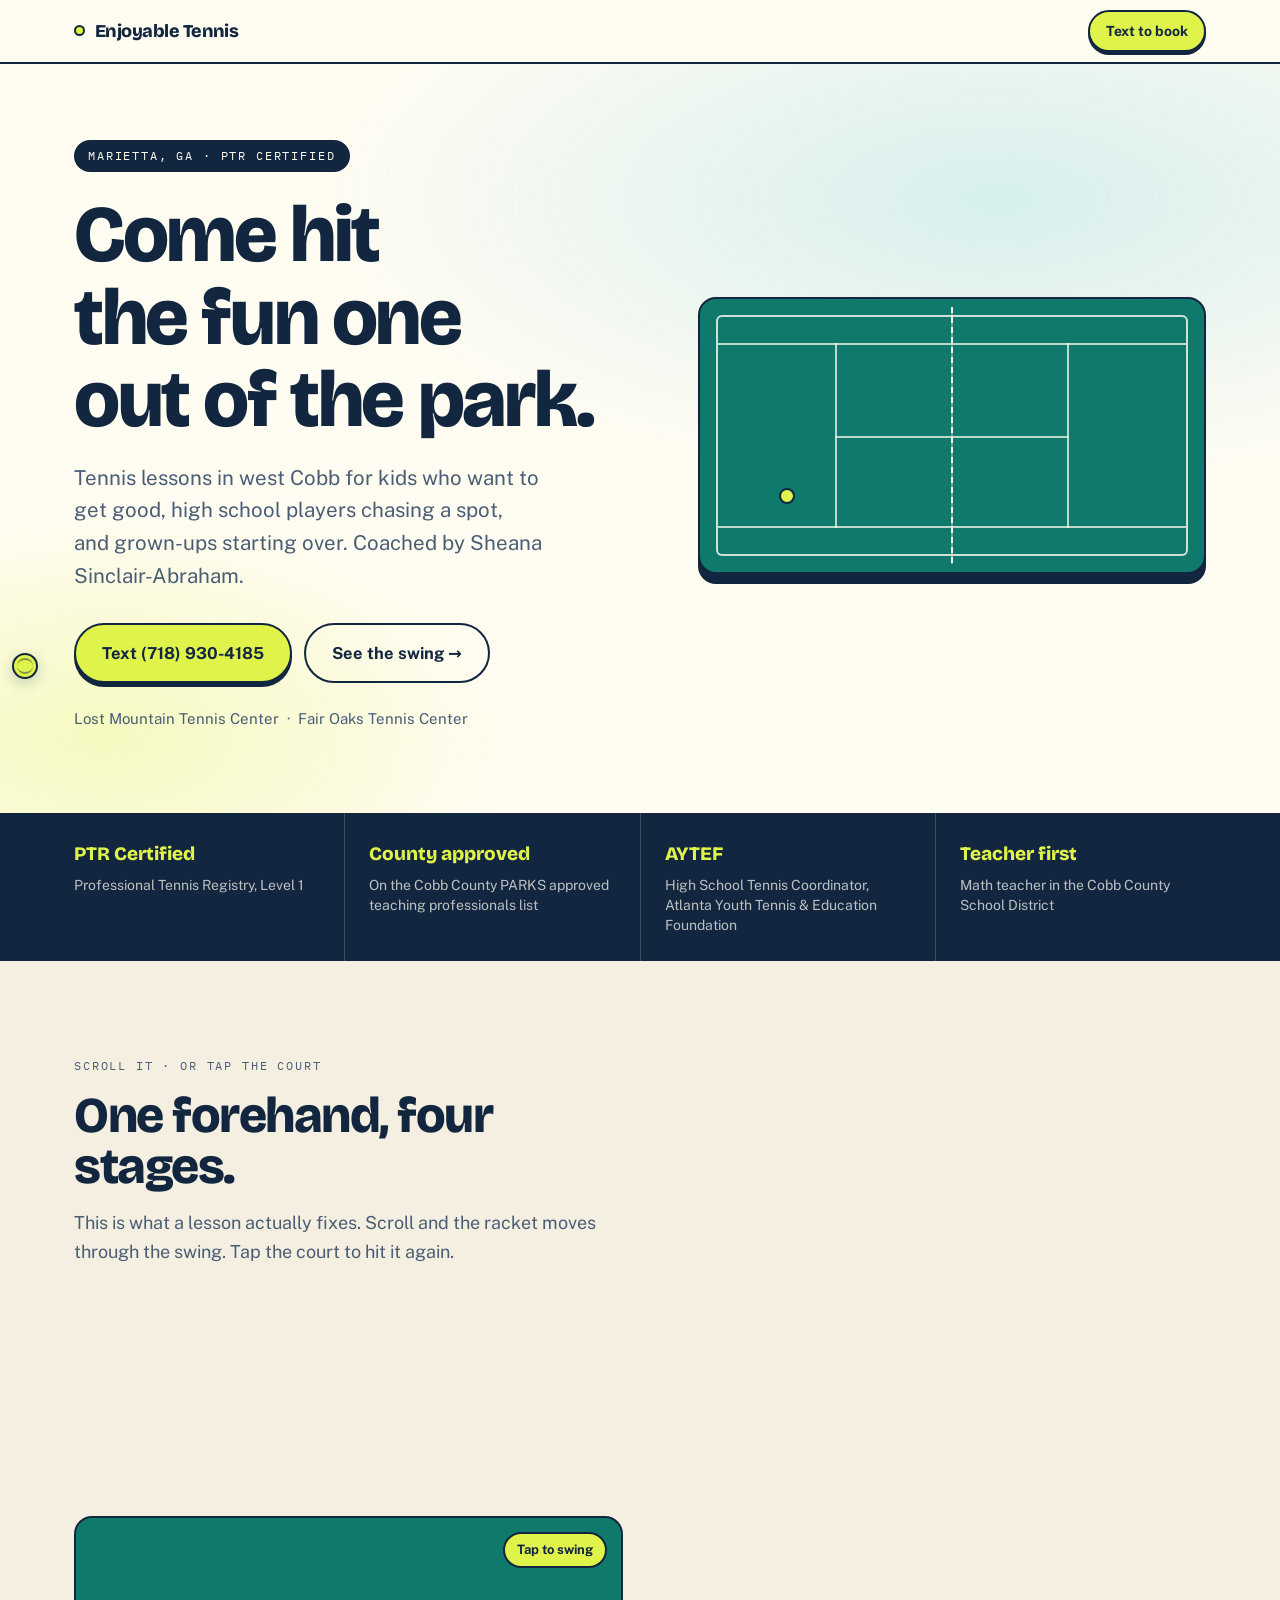
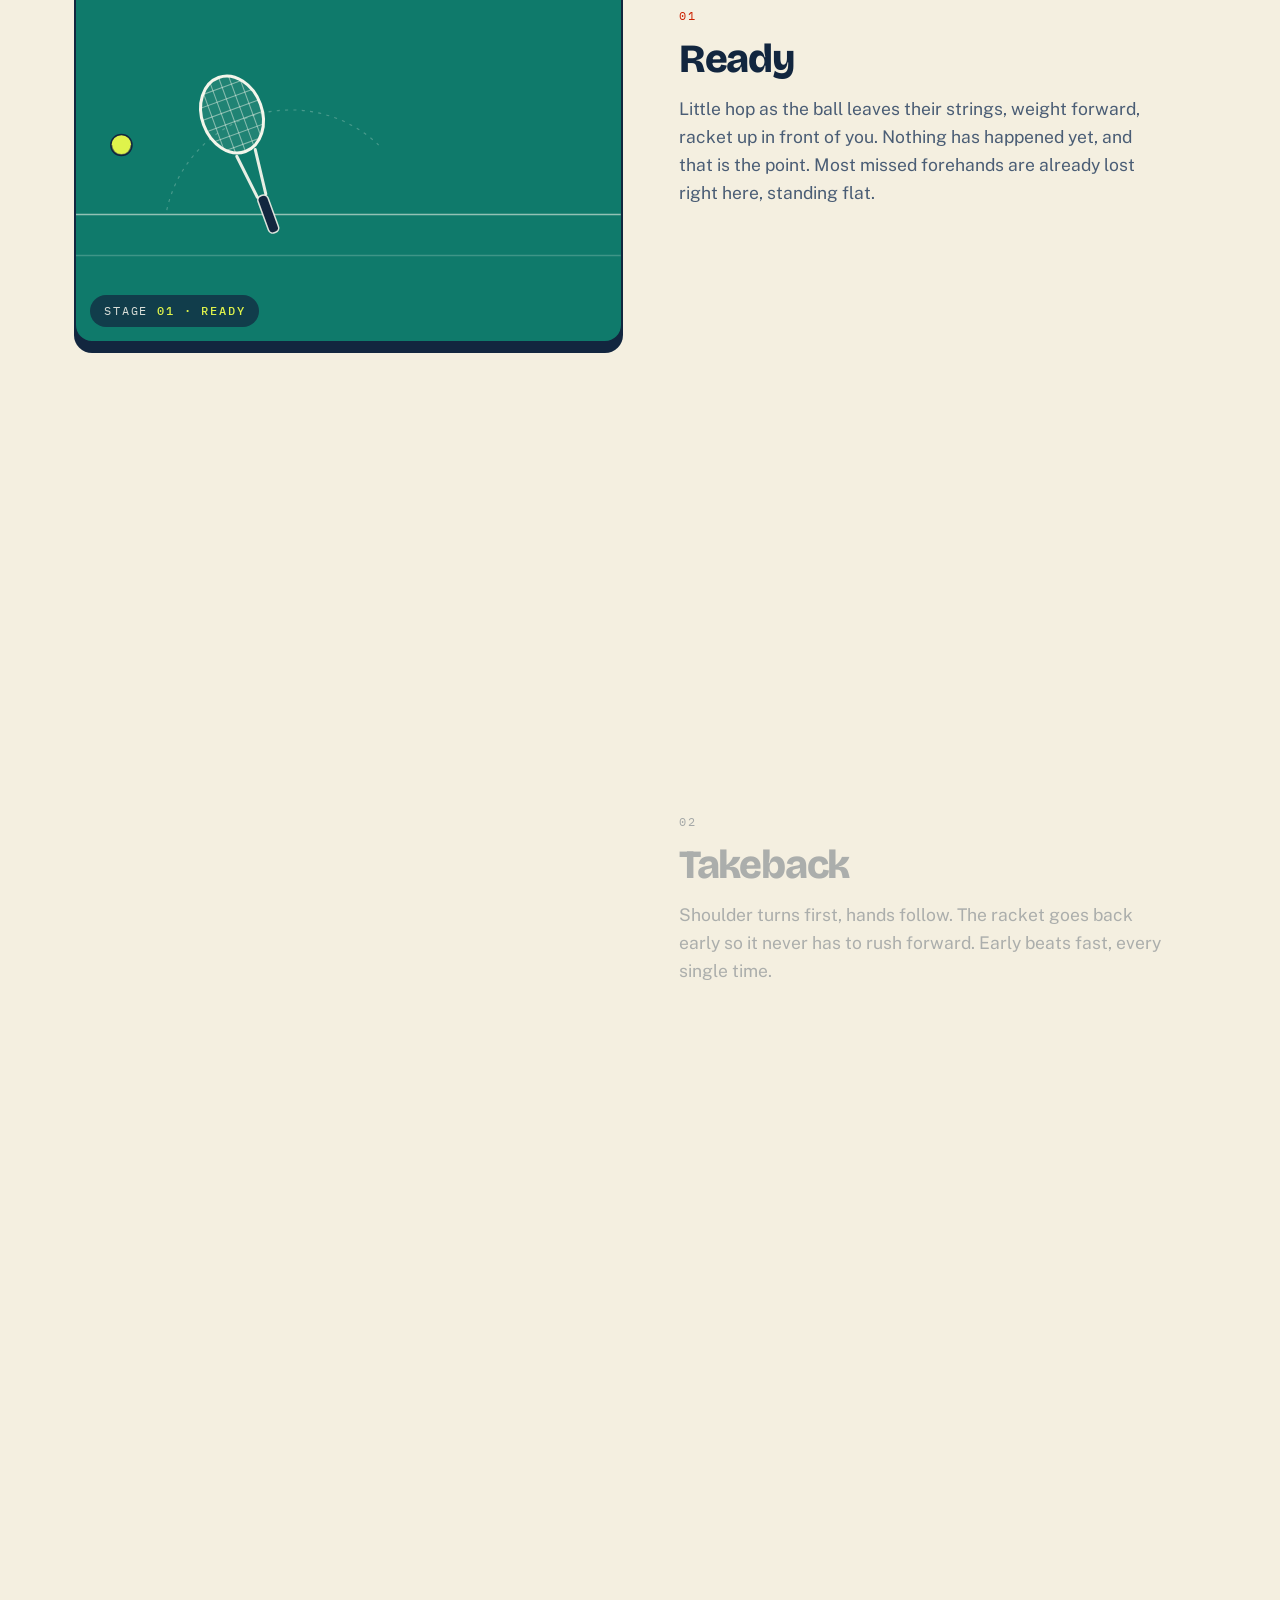
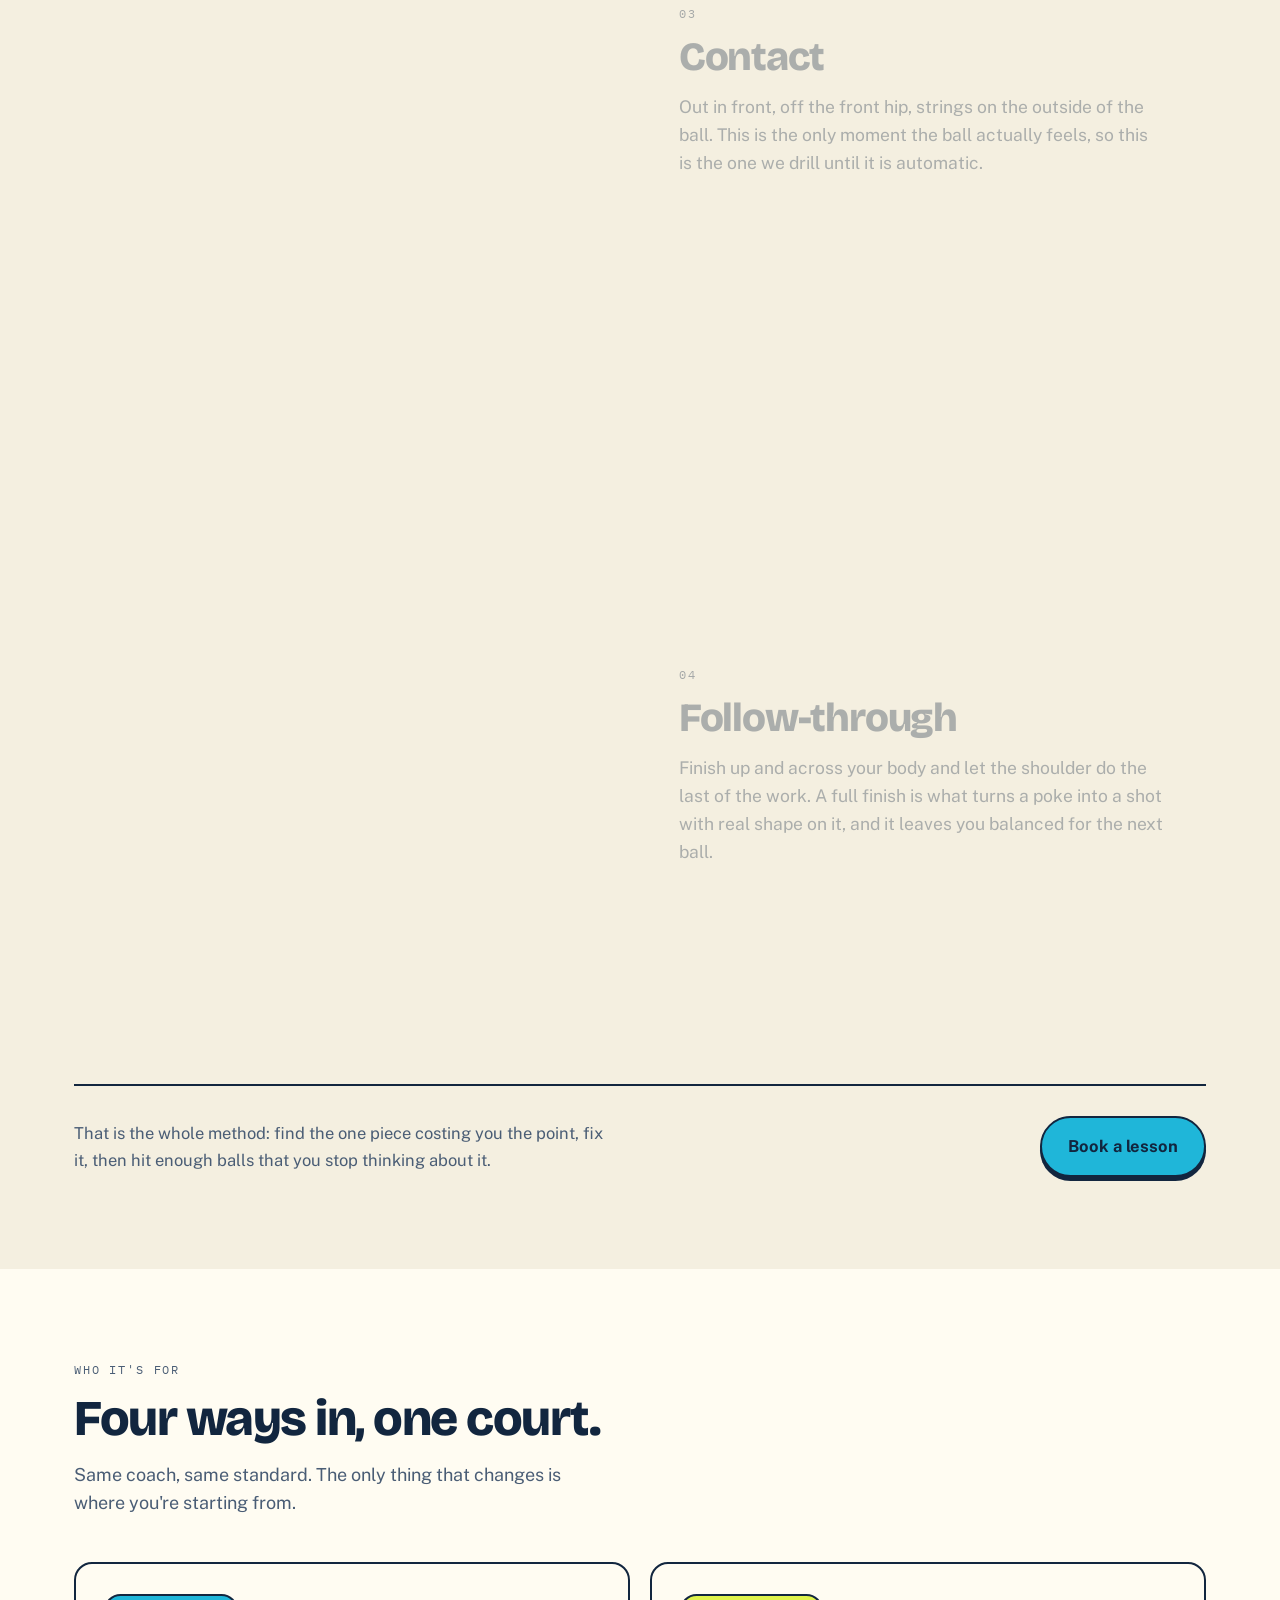
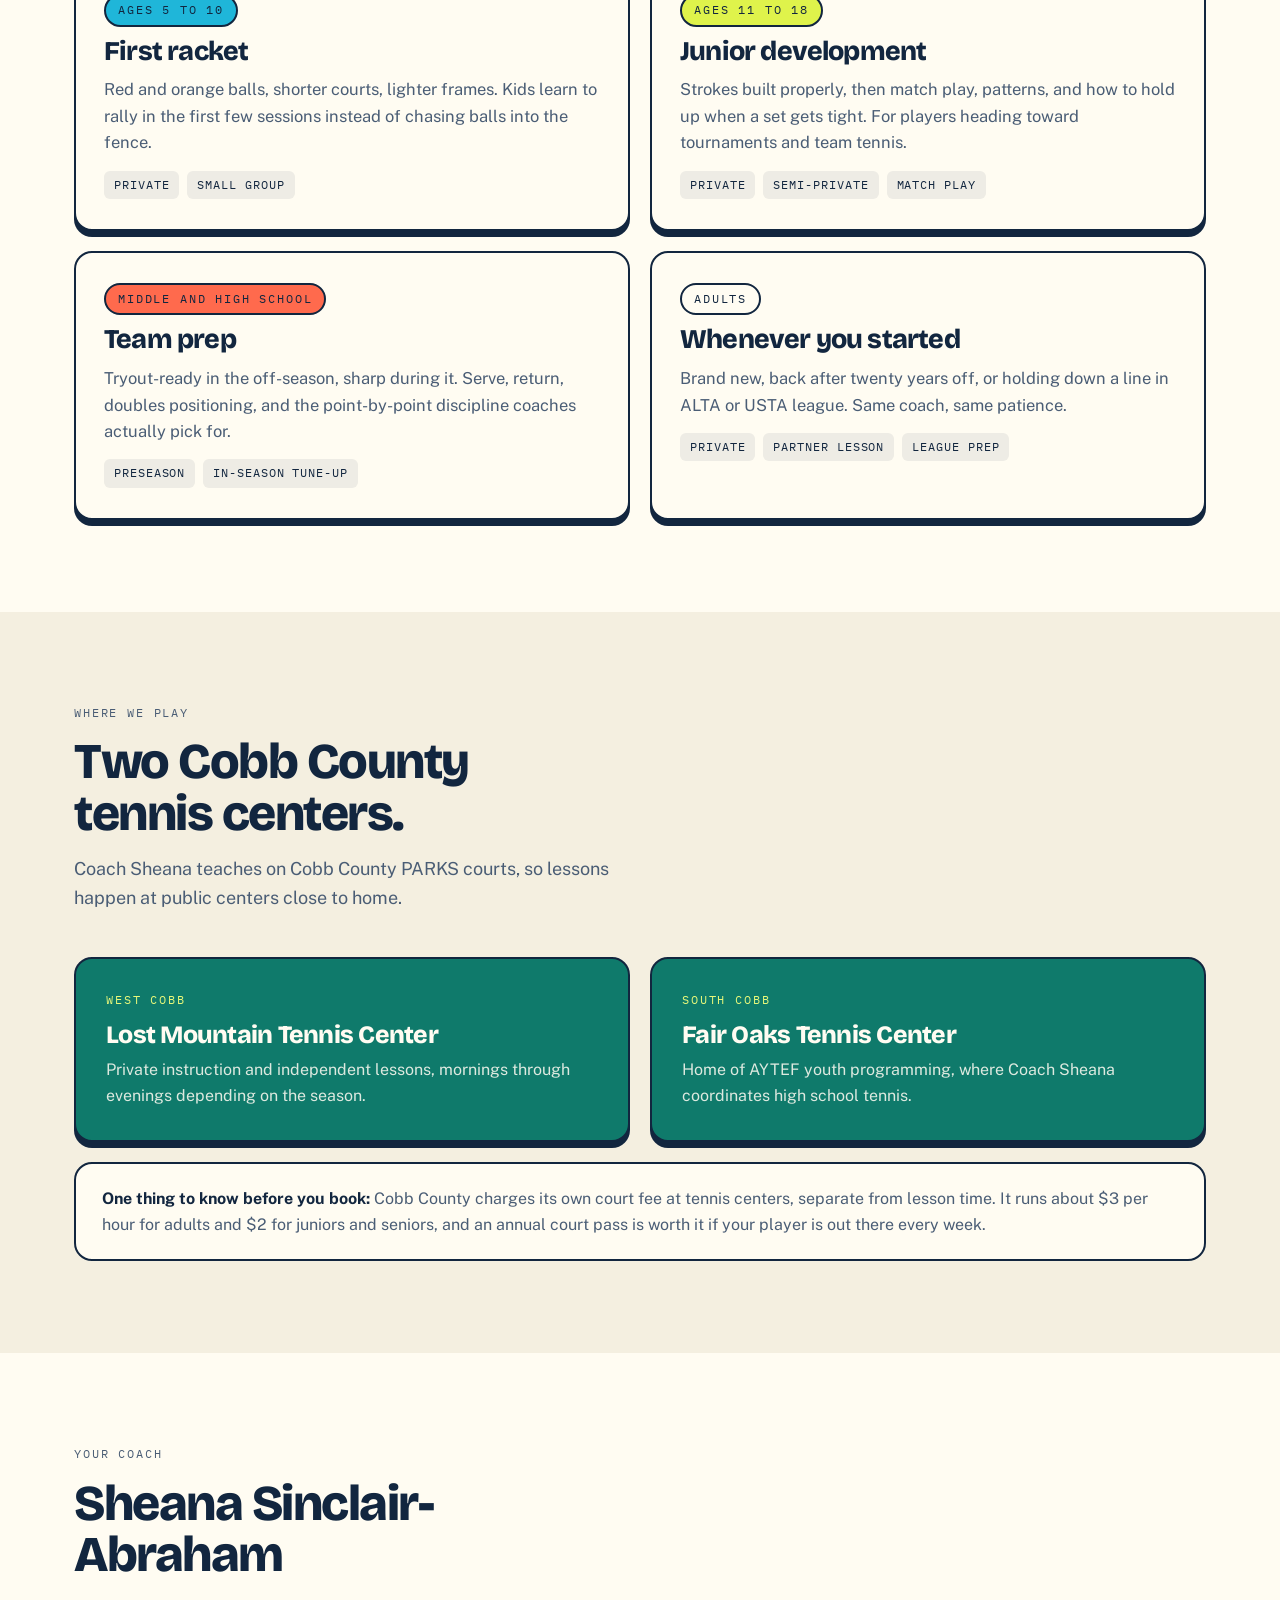
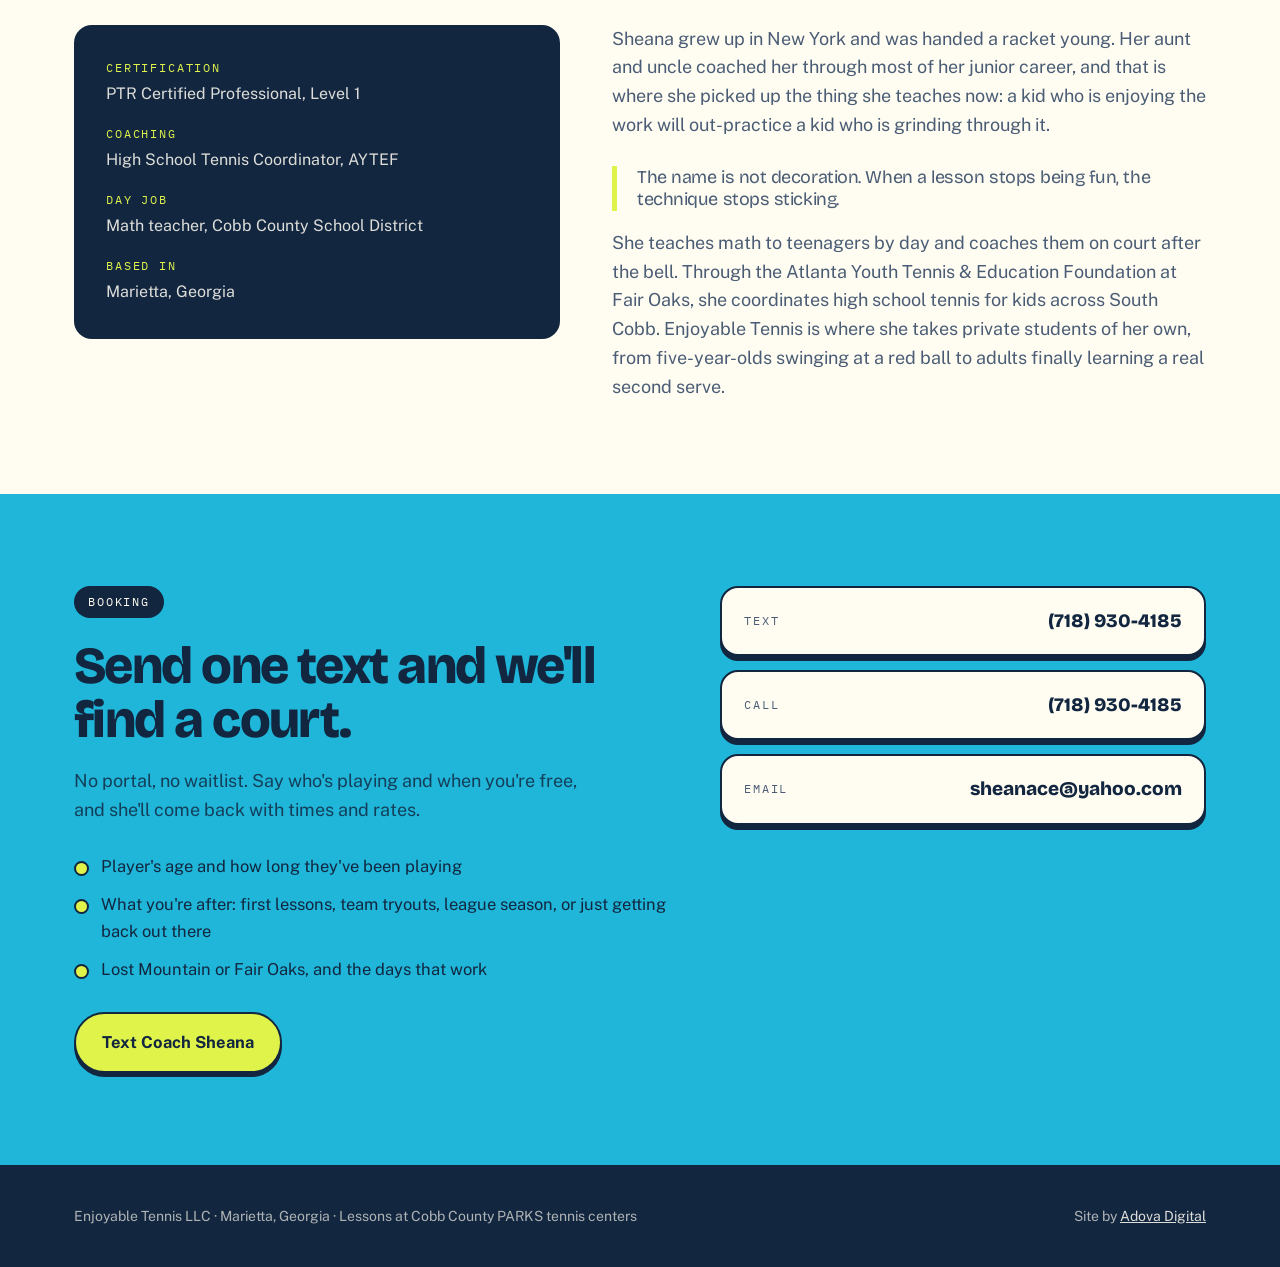
==== commit 371b2df6: "tennis: page-long rally (ball + racket strikes ride the gutters across the whole scroll), tighter sw" ====
--- a/tennis/index.html
+++ b/tennis/index.html
@@ -162,6 +162,7 @@
   .stage .num{font-family:"IBM Plex Mono",monospace;font-size:12px;letter-spacing:.2em;color:rgba(18,38,63,.35);margin-bottom:14px;transition:color .35s ease}
   .stage h3{font-size:clamp(28px,3.6vw,40px);margin-bottom:14px;color:rgba(18,38,63,.32);transition:color .35s ease}
   .stage p{font-size:17.5px;color:rgba(18,38,63,.32);max-width:44ch;transition:color .35s ease}
+  .stage:last-child{min-height:62vh}
   .stage.on .num{color:var(--coral-ink)}
   .stage.on h3{color:var(--ink)}
   .stage.on p{color:var(--ink-soft)}
@@ -220,8 +221,23 @@
   footer .wrap{display:flex;justify-content:space-between;gap:20px;flex-wrap:wrap;align-items:center}
   footer a{color:rgba(255,252,242,.86)}
 
+  /* ---------- page-long rally (fixed overlay, rides the whole scroll) ---------- */
+  #rally{position:fixed;inset:0;z-index:50;pointer-events:none;overflow:hidden}
+  #rally svg{position:absolute;inset:0;width:100%;height:100%;display:block}
+  #rallyBall{position:absolute;top:0;left:0;width:26px;height:26px;margin:-13px 0 0 -13px;border-radius:50%;
+    background:var(--optic);border:2.5px solid var(--ink);pointer-events:auto;cursor:pointer;
+    box-shadow:0 4px 14px rgba(18,38,63,.22);will-change:transform}
+  #rallyBall::after{content:"";position:absolute;inset:3px;border-radius:50%;
+    border-top:2px solid rgba(18,38,63,.45);border-bottom:2px solid rgba(18,38,63,.45)}
+  #rallyBall.pop{animation:pop .45s cubic-bezier(.2,1.6,.4,1)}
+  @keyframes pop{0%{filter:none}40%{filter:brightness(1.25)}100%{filter:none}}
+  #rally .trail{fill:none;stroke:var(--optic);stroke-width:3;stroke-linecap:round;opacity:.55}
+  #rally .racket{opacity:0}
+
   /* ---------- responsive ---------- */
   @media (max-width:900px){
+    #rallyBall{width:18px;height:18px;margin:-9px 0 0 -9px;border-width:2px}
+    #rally .trail{stroke-width:2.5;opacity:.4}
     .hero-grid,.about,.book-grid,.courts,.boxes{grid-template-columns:1fr;gap:30px}
     .hero{padding:54px 0 58px}
     .strip .wrap{grid-template-columns:1fr 1fr}
@@ -248,6 +264,20 @@
 </style>
 </head>
 <body>
+
+<div id="rally" aria-hidden="true">
+  <svg id="rallySvg" preserveAspectRatio="none">
+    <path class="trail" id="rallyTrail" d="" />
+    <g class="racket" id="rallyRacket">
+      <rect x="-5" y="-10" width="10" height="38" rx="5" fill="#12263F"/>
+      <path d="M -4 -10 L -9 -52 M 4 -10 L 9 -52" stroke="#12263F" stroke-width="3.5" fill="none" stroke-linecap="round"/>
+      <ellipse cx="0" cy="-90" rx="29" ry="38" fill="rgba(255,252,242,.35)" stroke="#12263F" stroke-width="3.5"/>
+      <path d="M -19 -90 V -90 M -10 -122 V -58 M 0 -126 V -54 M 10 -122 V -58" stroke="rgba(18,38,63,.35)" stroke-width="1.6"/>
+      <path d="M -28 -110 H 28 M -29 -96 H 29 M -29 -82 H 29 M -27 -68 H 27" stroke="rgba(18,38,63,.35)" stroke-width="1.6"/>
+    </g>
+  </svg>
+  <div id="rallyBall"></div>
+</div>
 
 <div class="bar">
   <div class="wrap">
@@ -608,6 +638,115 @@
   window.addEventListener('load', render);
   render();
 })();
+
+/* ------------------------------------------------------------------
+   PAGE-LONG RALLY
+   One ball travels the entire page as you scroll. At each waypoint a
+   racket swings and sends it into the next section. Colors come from
+   the brand tokens, so this module survives a rebrand untouched.
+   ------------------------------------------------------------------ */
+(function(){
+  var layer  = document.getElementById('rally');
+  var svg    = document.getElementById('rallySvg');
+  var trail  = document.getElementById('rallyTrail');
+  var racket = document.getElementById('rallyRacket');
+  var ball   = document.getElementById('rallyBall');
+  if(!layer || !ball) return;
+
+  if(window.matchMedia('(prefers-reduced-motion: reduce)').matches){ layer.remove(); return; }
+
+  // waypoints in viewport fractions: where the ball gets struck next.
+  // x values hug the gutters so the ball rides beside the text, not over it.
+  var WP = [
+    {p:0.00, x:0.15, y:0.74},
+    {p:0.18, x:0.85, y:0.28},
+    {p:0.38, x:0.13, y:0.36},
+    {p:0.58, x:0.87, y:0.68},
+    {p:0.78, x:0.16, y:0.30},
+    {p:1.00, x:0.80, y:0.72}
+  ];
+  var ARC = 0.20;           // how high each flight bows, in viewport heights
+  var SWING = 0.16;         // slice of the segment where the racket is visible
+  var vw = 0, vh = 0, narrow = false, ticking = false;
+
+  function size(){
+    vw = window.innerWidth; vh = window.innerHeight;
+    narrow = vw < 900;
+    svg.setAttribute('viewBox', '0 0 ' + vw + ' ' + vh);
+  }
+  function clamp(v,a,b){ return v<a?a:(v>b?b:v); }
+  function lerp(a,b,t){ return a + (b-a)*t; }
+  function ease(t){ return t*t*(3-2*t); }
+
+  // Ride the real gutter beside the content column, whatever the viewport is.
+  // The content is max-width 1180 centered, so the free space is (vw - content)/2
+  // per side. Anything narrower than that and the ball hugs the screen edge.
+  function px(f){
+    var content = Math.min(1180, vw - 48);
+    var edge = Math.max(0, (vw - content) / 2);
+    var inset = clamp(edge * 0.5, 22, vw * 0.16);
+    return f < 0.5 ? inset : vw - inset;
+  }
+
+  function segAt(p){
+    for(var i=0;i<WP.length-1;i++){
+      if(p <= WP[i+1].p) return {i:i, t:(p - WP[i].p) / (WP[i+1].p - WP[i].p)};
+    }
+    return {i:WP.length-2, t:1};
+  }
+
+  // parabolic flight between two waypoints
+  function point(a,b,t){
+    return [
+      lerp(px(a.x), px(b.x), t),
+      lerp(a.y*vh, b.y*vh, t) - Math.sin(Math.PI*t) * ARC * vh
+    ];
+  }
+
+  function render(){
+    ticking = false;
+    var doc = document.documentElement;
+    var span = doc.scrollHeight - vh;
+    var p = span > 0 ? clamp(window.scrollY / span, 0, 1) : 0;
+
+    var s = segAt(p), a = WP[s.i], b = WP[s.i+1], t = s.t;
+    var pt = point(a,b,t);
+    ball.style.transform = 'translate(' + pt[0].toFixed(1) + 'px,' + pt[1].toFixed(1) + 'px) rotate(' + (p*1440).toFixed(0) + 'deg)';
+
+    // trail: the flight line already covered in this segment
+    var d = '', steps = 14;
+    for(var k=0;k<=steps;k++){
+      var q = (k/steps) * t;
+      var c = point(a,b,q);
+      d += (k ? ' L ' : 'M ') + c[0].toFixed(1) + ' ' + c[1].toFixed(1);
+    }
+    trail.setAttribute('d', d);
+
+    // racket: swings at the start of every segment after the first
+    if(s.i > 0 && t < SWING){
+      var w = t / SWING;
+      var hit = point(a,b,0);
+      var ang = lerp(-72, 46, ease(w));
+      racket.setAttribute('transform','translate(' + hit[0].toFixed(1) + ',' + (hit[1]+48).toFixed(1) + ') rotate(' + ang.toFixed(1) + ') scale(' + (narrow ? 0.62 : 0.8) + ')');
+      racket.style.opacity = (Math.sin(Math.PI*w) * 0.7).toFixed(2);
+    } else {
+      racket.style.opacity = 0;
+    }
+  }
+
+  function onScroll(){ if(!ticking){ ticking = true; window.requestAnimationFrame(render); } }
+
+  // the ball is the one thing on the overlay you can actually touch
+  ball.addEventListener('click', function(){
+    ball.classList.remove('pop');
+    void ball.offsetWidth;
+    ball.classList.add('pop');
+  });
+
+  window.addEventListener('scroll', onScroll, {passive:true});
+  window.addEventListener('resize', function(){ size(); onScroll(); });
+  size(); render();
+})();
 </script>
 
 </body>
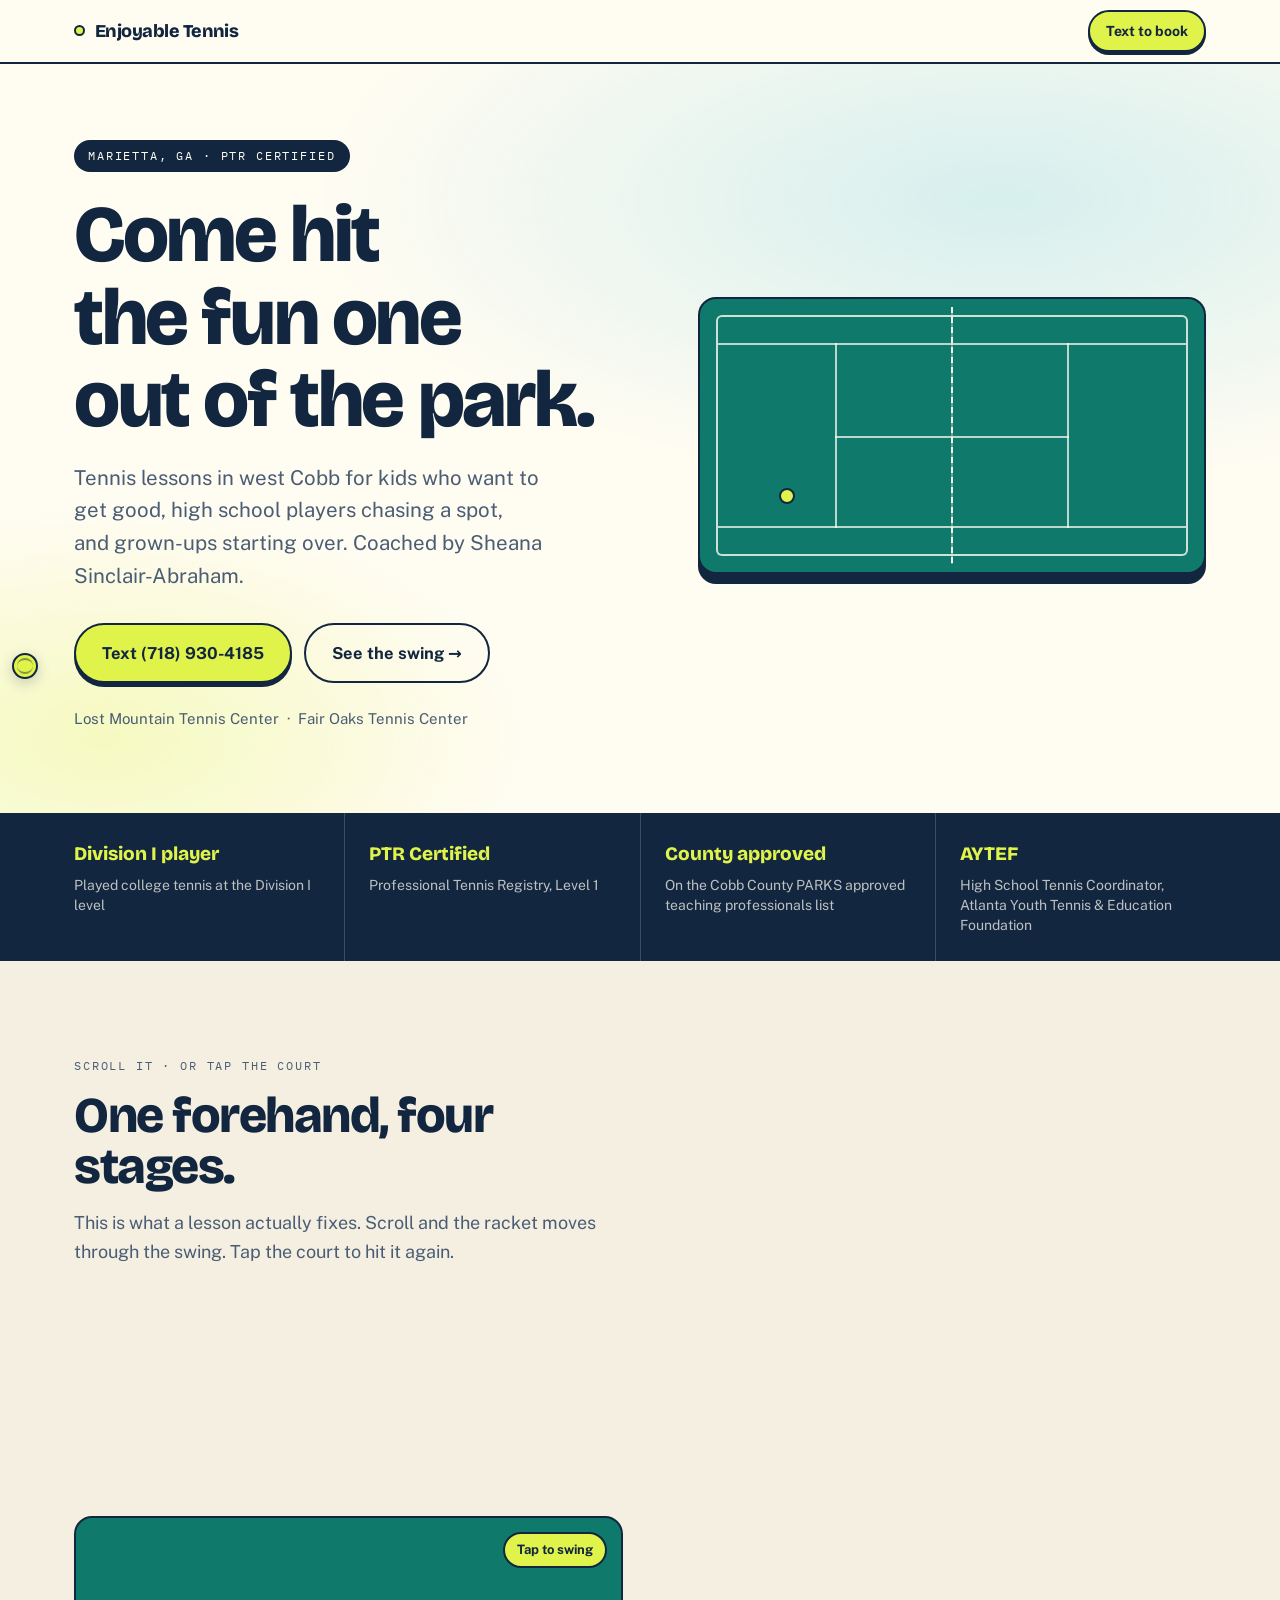
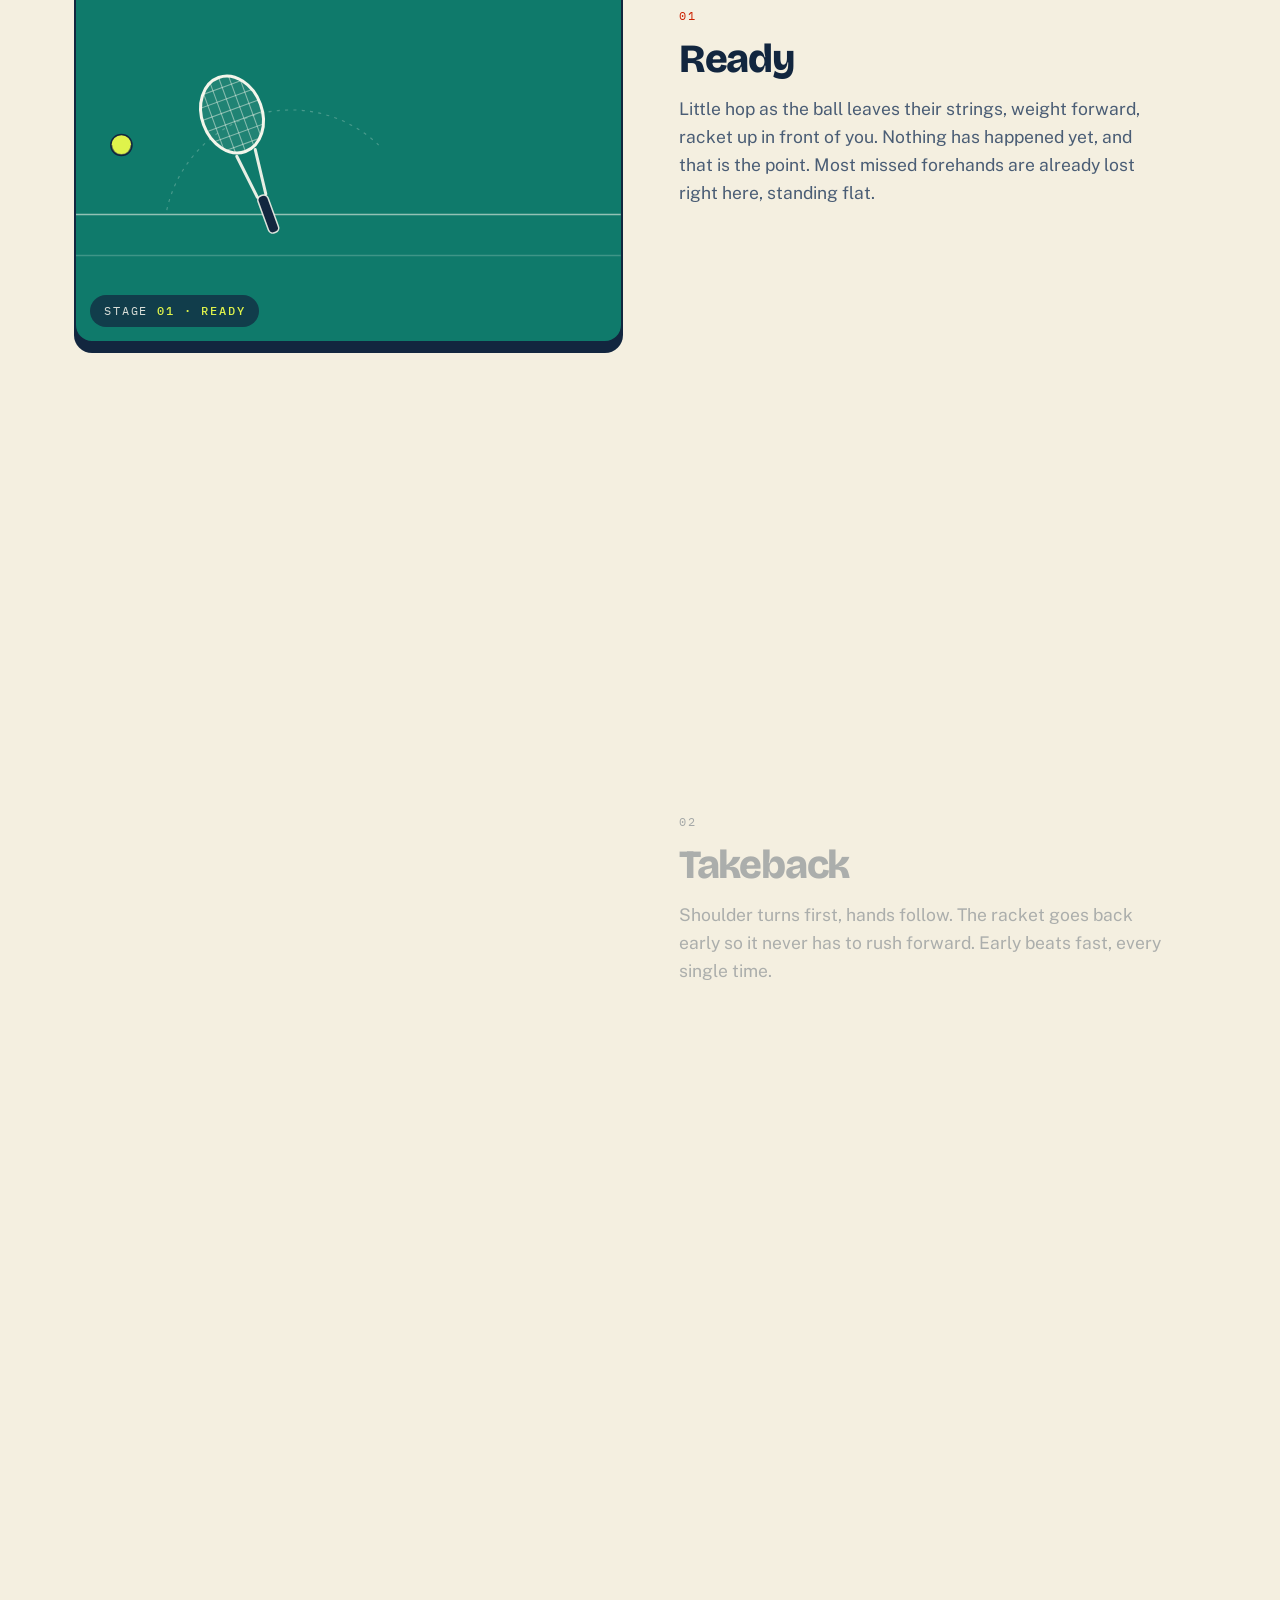
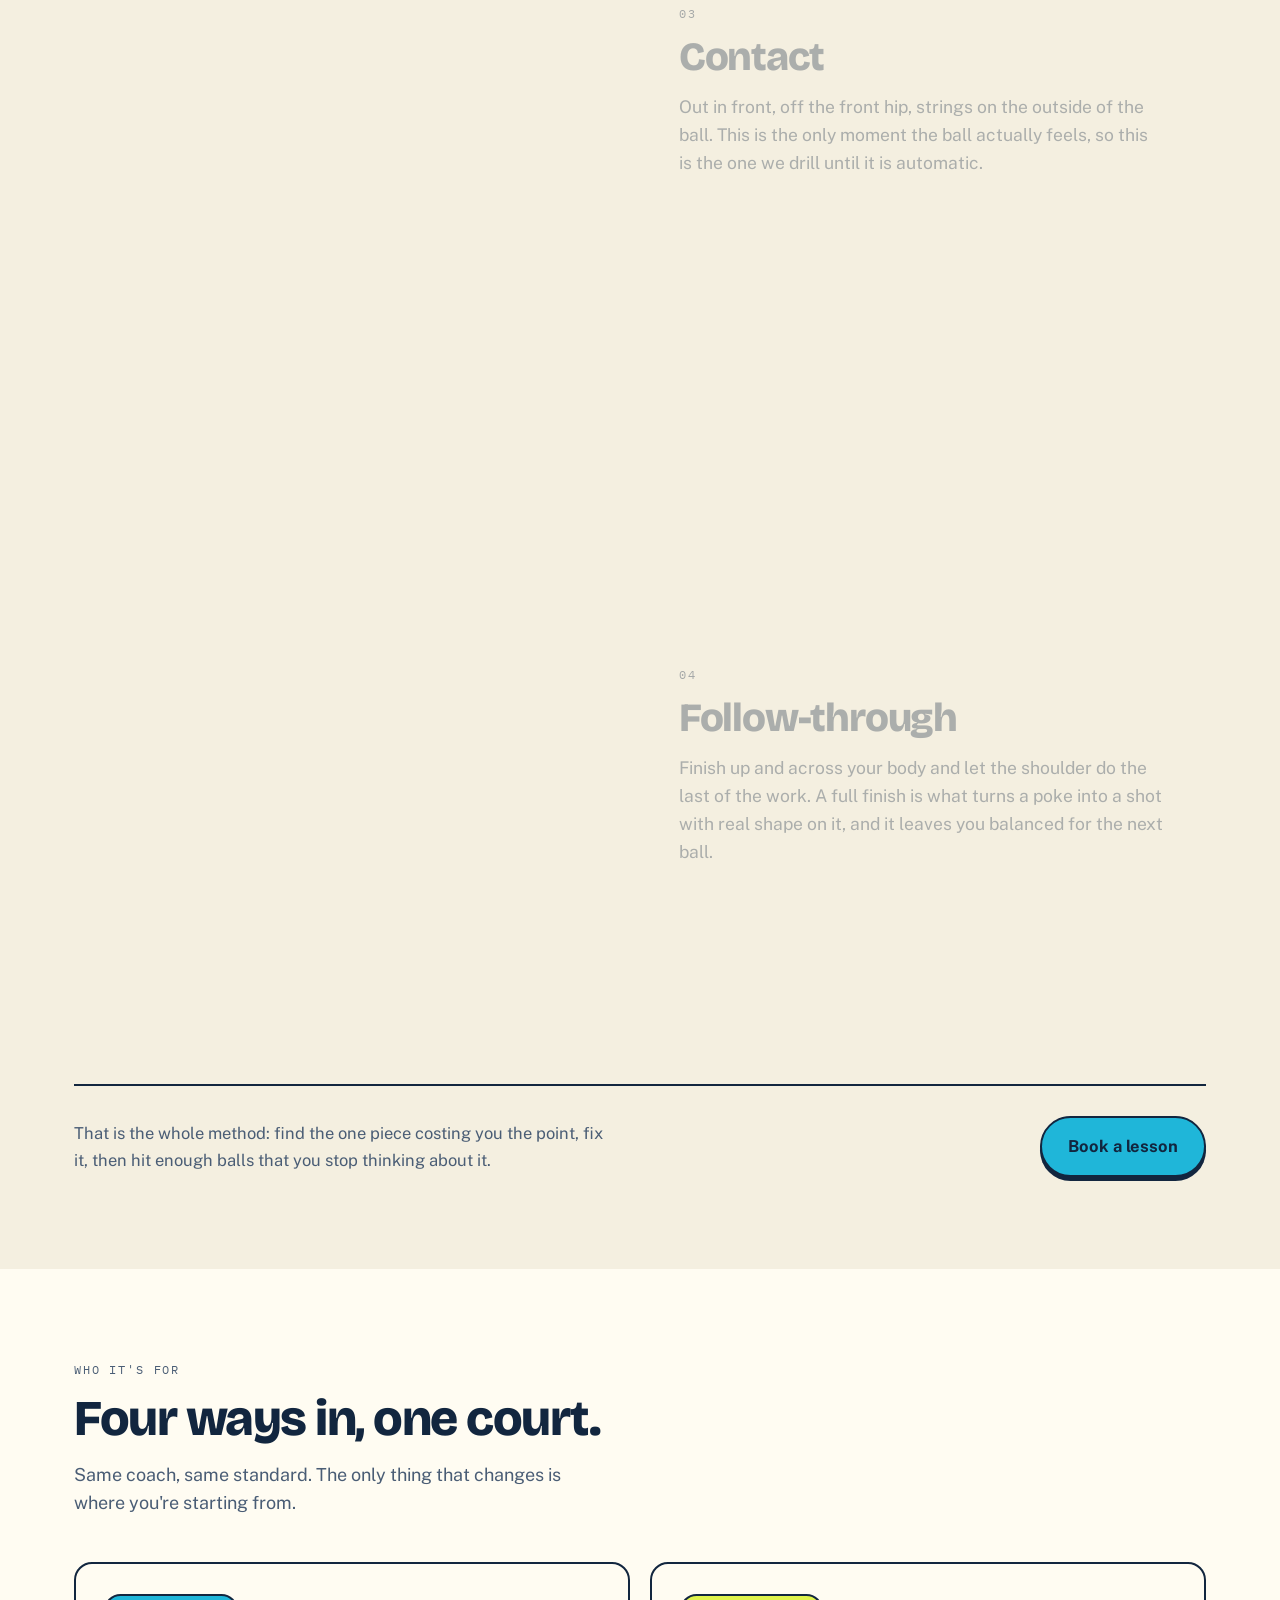
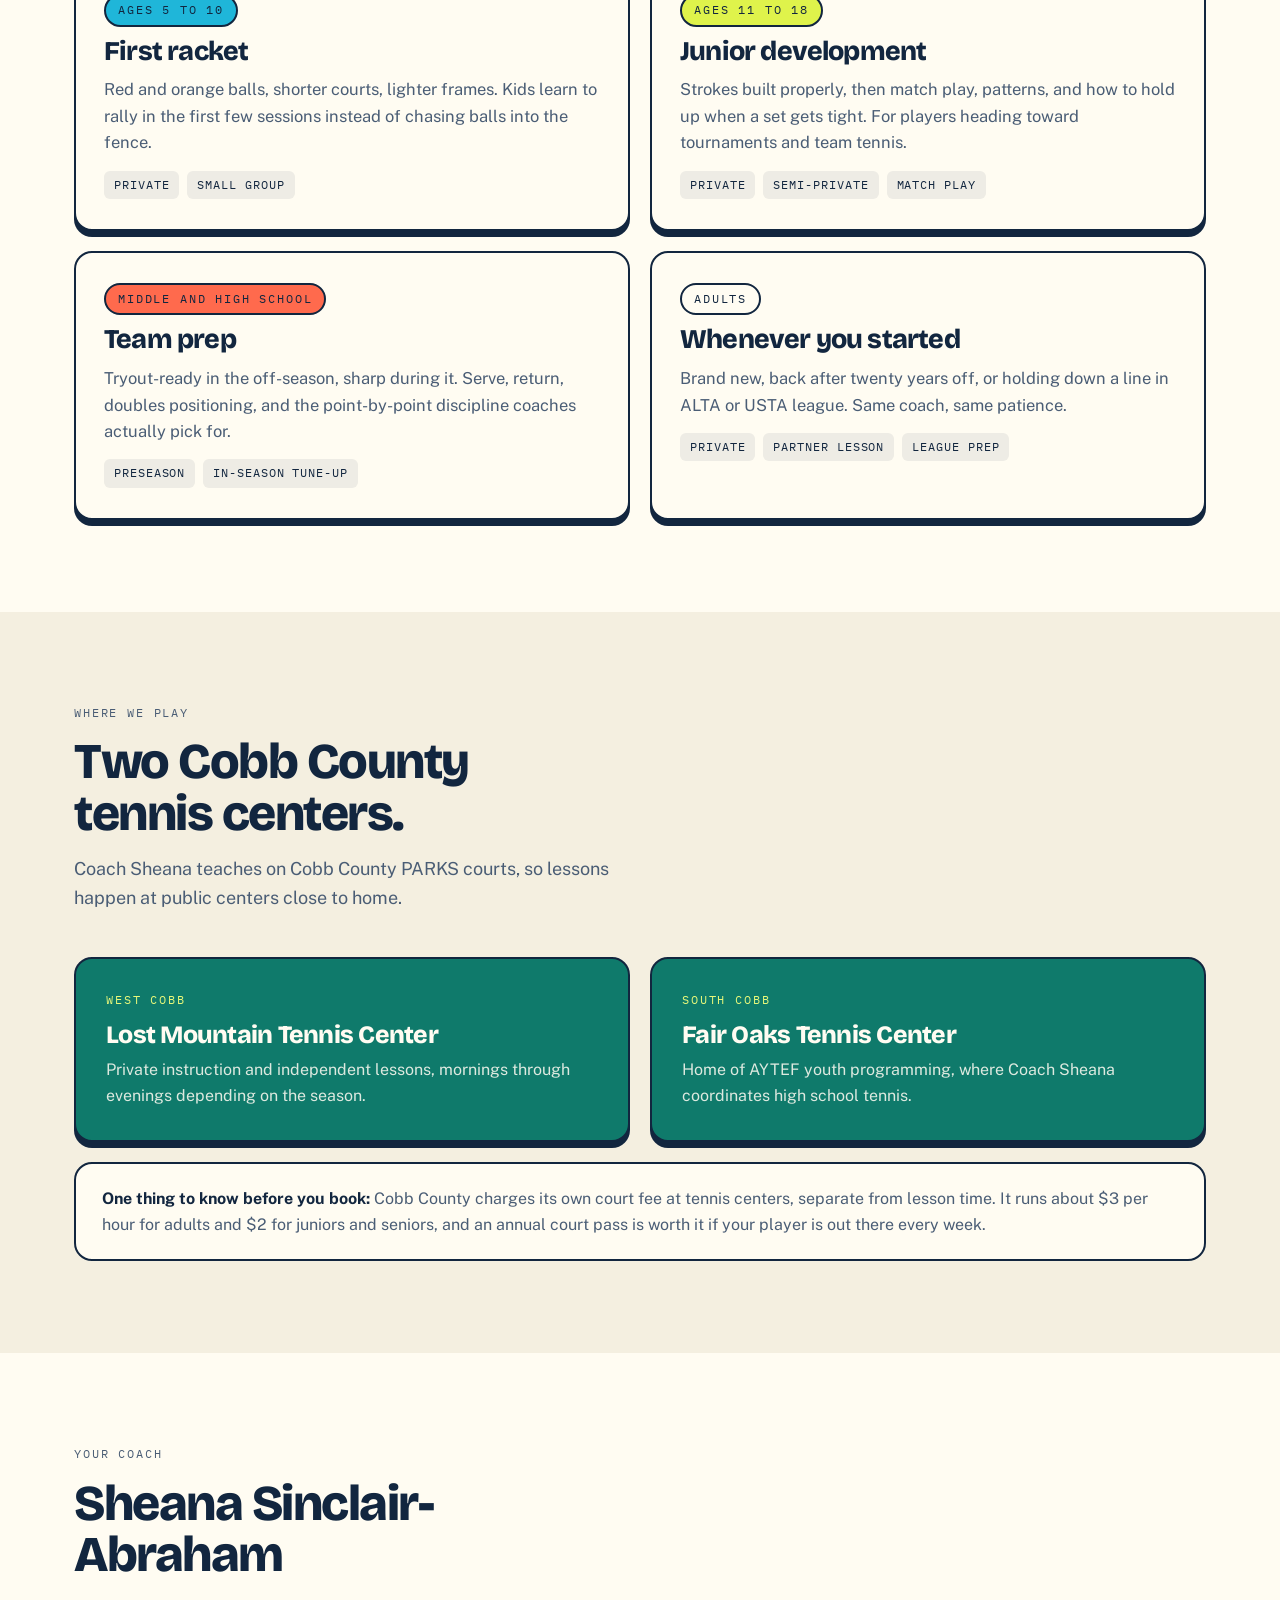
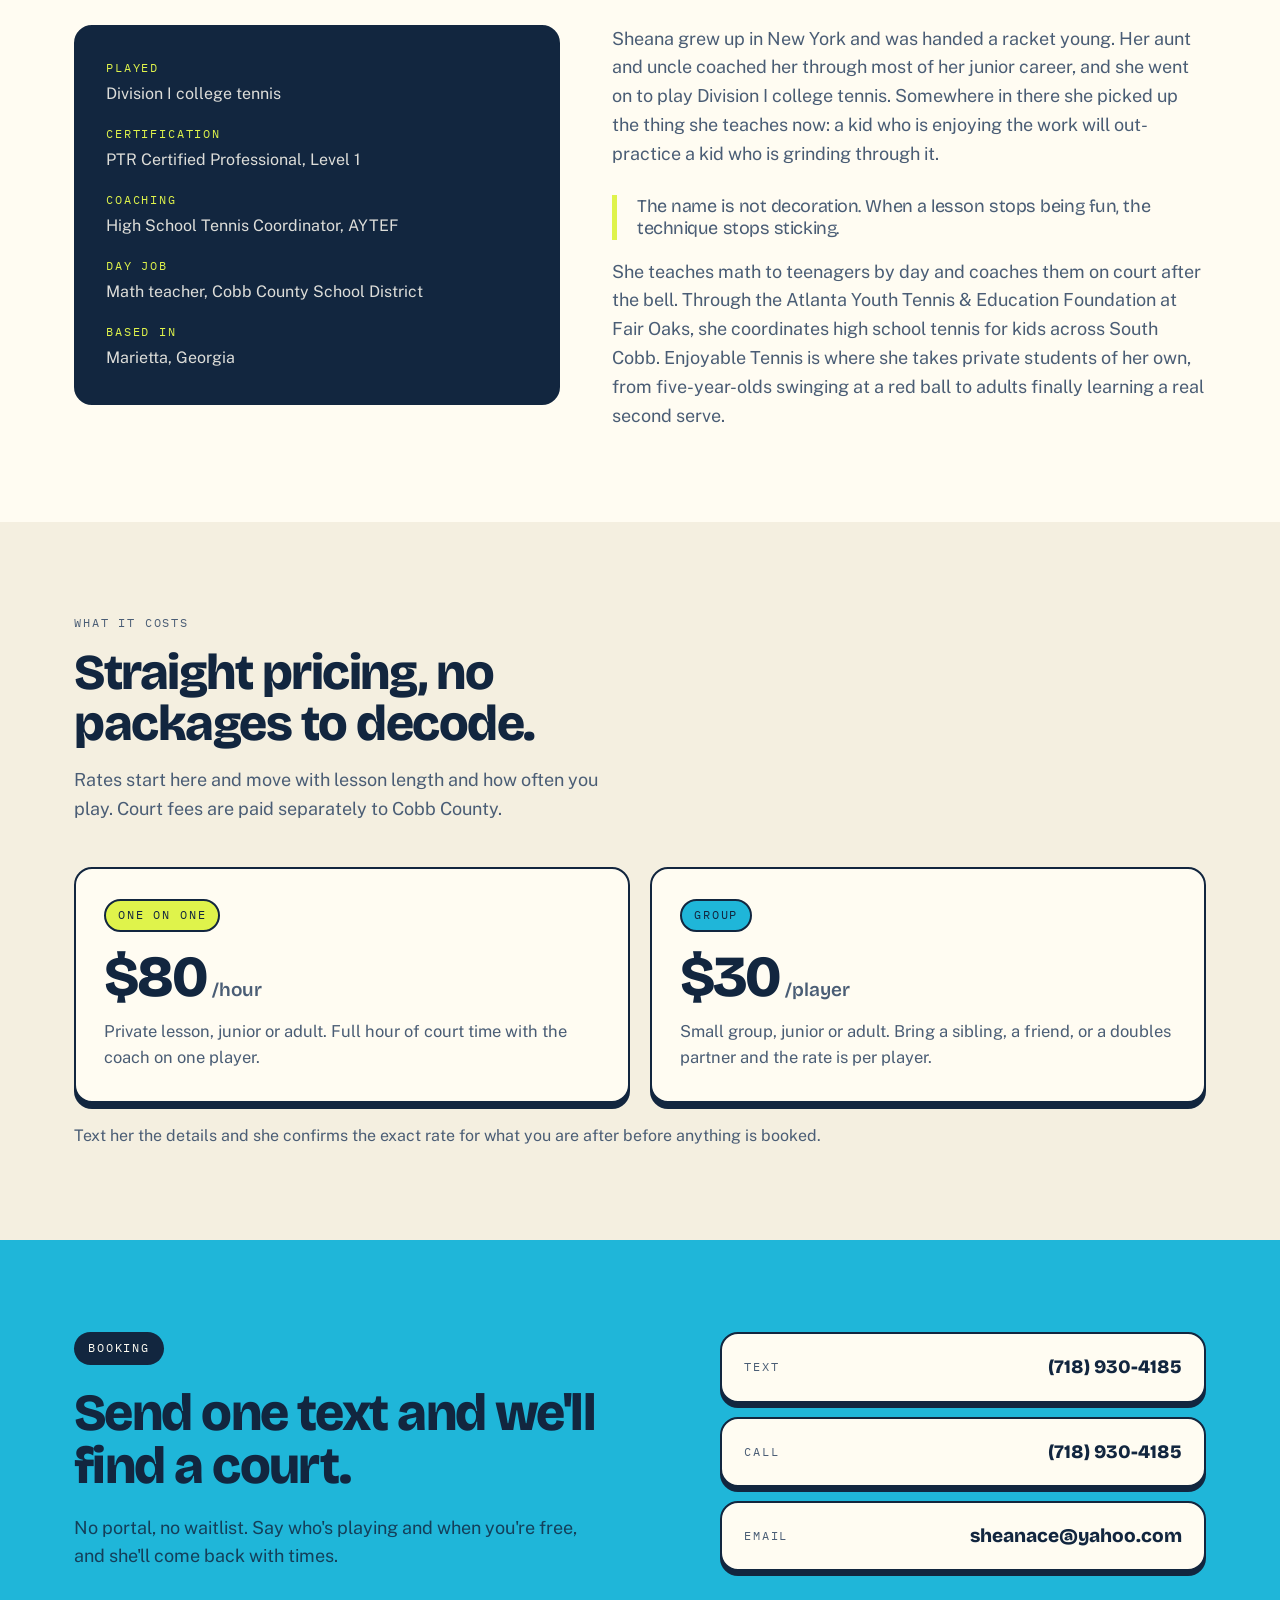
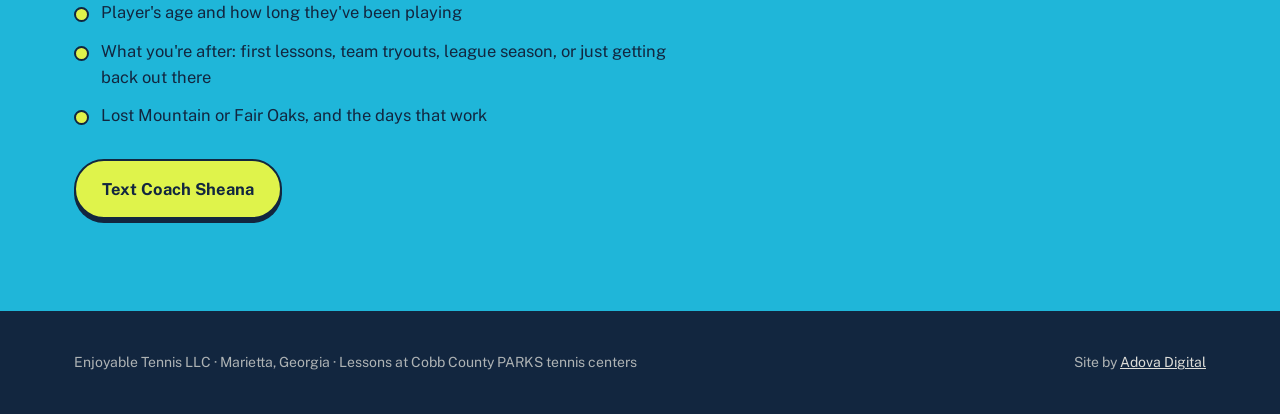
==== commit 0b6f3ab7: "tennis: real rates ($80 private / $30 group), Division I credential, rally trail fades through the t" ====
--- a/tennis/index.html
+++ b/tennis/index.html
@@ -202,6 +202,16 @@
   .about-copy p:last-child{margin-bottom:0}
   .pull{font-family:"Bricolage Grotesque",sans-serif;font-size:25px;line-height:1.25;letter-spacing:-.025em;color:var(--ink);border-left:5px solid var(--optic);padding-left:20px;margin:26px 0}
 
+  /* ---------- rates ---------- */
+  .rates{display:grid;grid-template-columns:1fr 1fr;gap:20px}
+  .rate{background:var(--cream);border:2px solid var(--ink);border-radius:var(--r);padding:30px 28px;box-shadow:0 6px 0 var(--ink)}
+  .rate .who{display:inline-block;background:var(--optic);border:2px solid var(--ink);border-radius:999px;padding:5px 12px;margin-bottom:16px}
+  .rate:nth-child(2) .who{background:var(--sky)}
+  .rate b{display:block;font-family:"Bricolage Grotesque",sans-serif;font-size:clamp(42px,5vw,58px);font-weight:800;letter-spacing:-.035em;line-height:1;margin-bottom:12px}
+  .rate b i{font-style:normal;font-size:19px;font-weight:600;color:var(--ink-soft);letter-spacing:0;margin-left:6px}
+  .rate p{color:var(--ink-soft);font-size:16.5px}
+  .rate-note{margin-top:20px;color:var(--ink-soft);font-size:16px}
+
   /* ---------- booking ---------- */
   .book{background:var(--sky)}
   .book h2{font-size:clamp(31px,4.6vw,52px);max-width:16ch;margin-bottom:20px}
@@ -223,7 +233,7 @@
 
   /* ---------- page-long rally (fixed overlay, rides the whole scroll) ---------- */
   #rally{position:fixed;inset:0;z-index:50;pointer-events:none;overflow:hidden}
-  #rally svg{position:absolute;inset:0;width:100%;height:100%;display:block}
+  #rally svg{position:absolute;inset:0;width:100%;height:100%;display:block;color:var(--optic)}
   #rallyBall{position:absolute;top:0;left:0;width:26px;height:26px;margin:-13px 0 0 -13px;border-radius:50%;
     background:var(--optic);border:2.5px solid var(--ink);pointer-events:auto;cursor:pointer;
     box-shadow:0 4px 14px rgba(18,38,63,.22);will-change:transform}
@@ -231,14 +241,14 @@
     border-top:2px solid rgba(18,38,63,.45);border-bottom:2px solid rgba(18,38,63,.45)}
   #rallyBall.pop{animation:pop .45s cubic-bezier(.2,1.6,.4,1)}
   @keyframes pop{0%{filter:none}40%{filter:brightness(1.25)}100%{filter:none}}
-  #rally .trail{fill:none;stroke:var(--optic);stroke-width:3;stroke-linecap:round;opacity:.55}
+  #rally .trail{fill:none;color:var(--optic);stroke:url(#trailFade);stroke-width:3;stroke-linecap:round}
   #rally .racket{opacity:0}
 
   /* ---------- responsive ---------- */
   @media (max-width:900px){
     #rallyBall{width:18px;height:18px;margin:-9px 0 0 -9px;border-width:2px}
-    #rally .trail{stroke-width:2.5;opacity:.4}
-    .hero-grid,.about,.book-grid,.courts,.boxes{grid-template-columns:1fr;gap:30px}
+    #rally .trail{display:none}   /* no gutters on a phone, the line would cut across the copy */
+    .hero-grid,.about,.book-grid,.courts,.boxes,.rates{grid-template-columns:1fr;gap:30px}
     .hero{padding:54px 0 58px}
     .strip .wrap{grid-template-columns:1fr 1fr}
     section{padding:66px 0}
@@ -267,6 +277,17 @@
 
 <div id="rally" aria-hidden="true">
   <svg id="rallySvg" preserveAspectRatio="none">
+    <defs>
+      <!-- the flight line has to cross the text column to get from gutter to
+           gutter, so it fades out in the middle where the copy lives -->
+      <linearGradient id="trailFade" x1="0" y1="0" x2="1" y2="0">
+        <stop offset="0"    stop-color="currentColor" stop-opacity="0.75"/>
+        <stop offset="0.28" stop-color="currentColor" stop-opacity="0.16"/>
+        <stop offset="0.5"  stop-color="currentColor" stop-opacity="0.04"/>
+        <stop offset="0.72" stop-color="currentColor" stop-opacity="0.16"/>
+        <stop offset="1"    stop-color="currentColor" stop-opacity="0.75"/>
+      </linearGradient>
+    </defs>
     <path class="trail" id="rallyTrail" d="" />
     <g class="racket" id="rallyRacket">
       <rect x="-5" y="-10" width="10" height="38" rx="5" fill="#12263F"/>
@@ -320,10 +341,10 @@
 
 <div class="strip">
   <div class="wrap">
+    <div class="cred"><b>Division I player</b><span>Played college tennis at the Division I level</span></div>
     <div class="cred"><b>PTR Certified</b><span>Professional Tennis Registry, Level 1</span></div>
     <div class="cred"><b>County approved</b><span>On the Cobb County PARKS approved teaching professionals list</span></div>
     <div class="cred"><b>AYTEF</b><span>High School Tennis Coordinator, Atlanta Youth Tennis &amp; Education Foundation</span></div>
-    <div class="cred"><b>Teacher first</b><span>Math teacher in the Cobb County School District</span></div>
   </div>
 </div>
 
@@ -473,6 +494,7 @@
     <div class="about">
       <div class="about-card">
         <dl>
+          <div><dt class="mono">Played</dt><dd>Division I college tennis</dd></div>
           <div><dt class="mono">Certification</dt><dd>PTR Certified Professional, Level 1</dd></div>
           <div><dt class="mono">Coaching</dt><dd>High School Tennis Coordinator, AYTEF</dd></div>
           <div><dt class="mono">Day job</dt><dd>Math teacher, Cobb County School District</dd></div>
@@ -480,11 +502,34 @@
         </dl>
       </div>
       <div class="about-copy">
-        <p>Sheana grew up in New York and was handed a racket young. Her aunt and uncle coached her through most of her junior career, and that is where she picked up the thing she teaches now: a kid who is enjoying the work will out-practice a kid who is grinding through it.</p>
+        <p>Sheana grew up in New York and was handed a racket young. Her aunt and uncle coached her through most of her junior career, and she went on to play Division I college tennis. Somewhere in there she picked up the thing she teaches now: a kid who is enjoying the work will out-practice a kid who is grinding through it.</p>
         <p class="pull">The name is not decoration. When a lesson stops being fun, the technique stops sticking.</p>
         <p>She teaches math to teenagers by day and coaches them on court after the bell. Through the Atlanta Youth Tennis &amp; Education Foundation at Fair Oaks, she coordinates high school tennis for kids across South Cobb. Enjoyable Tennis is where she takes private students of her own, from five-year-olds swinging at a red ball to adults finally learning a real second serve.</p>
       </div>
     </div>
+  </div>
+</section>
+
+<section id="rates" style="background:var(--sand)">
+  <div class="wrap">
+    <div class="sec-head">
+      <span class="mono">What it costs</span>
+      <h2>Straight pricing, no packages to decode.</h2>
+      <p>Rates start here and move with lesson length and how often you play. Court fees are paid separately to Cobb County.</p>
+    </div>
+    <div class="rates">
+      <div class="rate">
+        <span class="mono who">One on one</span>
+        <b>$80<i>/hour</i></b>
+        <p>Private lesson, junior or adult. Full hour of court time with the coach on one player.</p>
+      </div>
+      <div class="rate">
+        <span class="mono who">Group</span>
+        <b>$30<i>/player</i></b>
+        <p>Small group, junior or adult. Bring a sibling, a friend, or a doubles partner and the rate is per player.</p>
+      </div>
+    </div>
+    <p class="rate-note">Text her the details and she confirms the exact rate for what you are after before anything is booked.</p>
   </div>
 </section>
 
@@ -494,7 +539,7 @@
       <div>
         <span class="mono eyebrow">Booking</span>
         <h2>Send one text and we'll find a court.</h2>
-        <p class="lede">No portal, no waitlist. Say who's playing and when you're free, and she'll come back with times and rates.</p>
+        <p class="lede">No portal, no waitlist. Say who's playing and when you're free, and she'll come back with times.</p>
         <ul class="checklist">
           <li>Player's age and how long they've been playing</li>
           <li>What you're after: first lessons, team tryouts, league season, or just getting back out there</li>
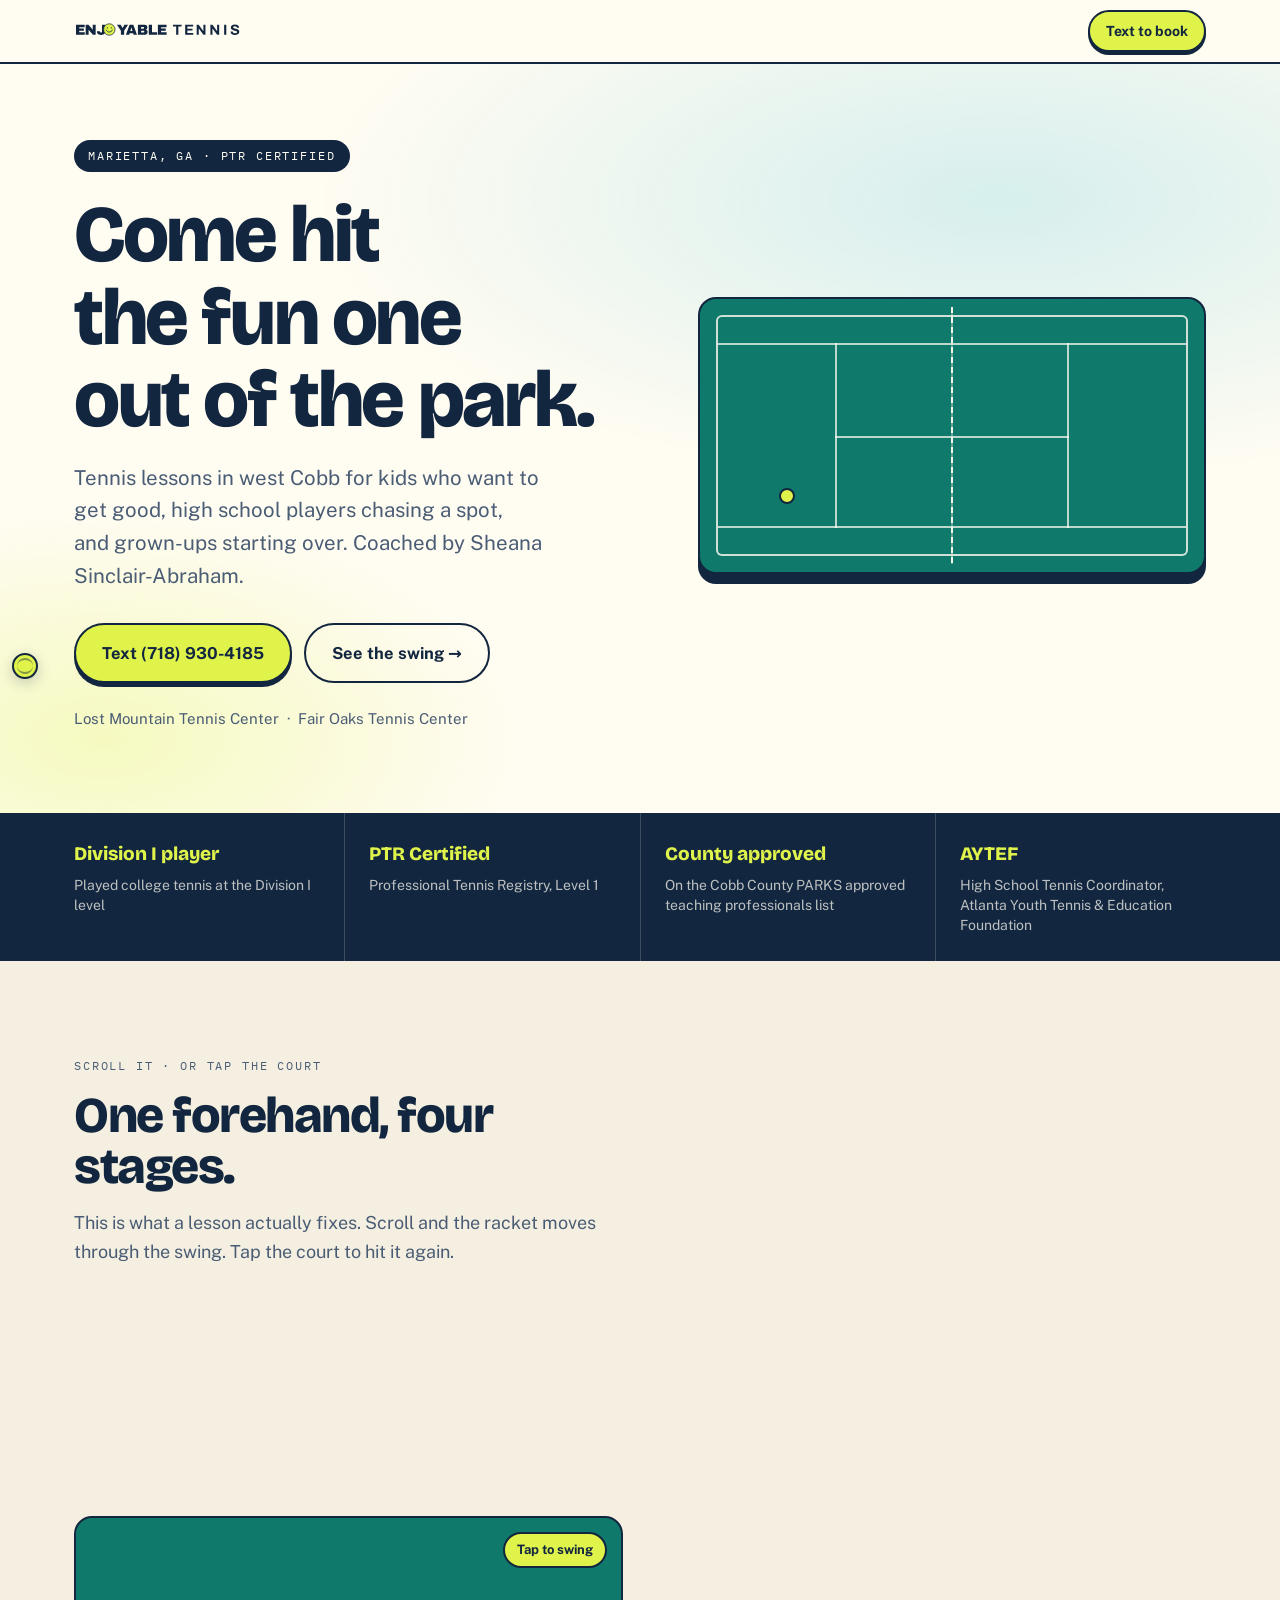
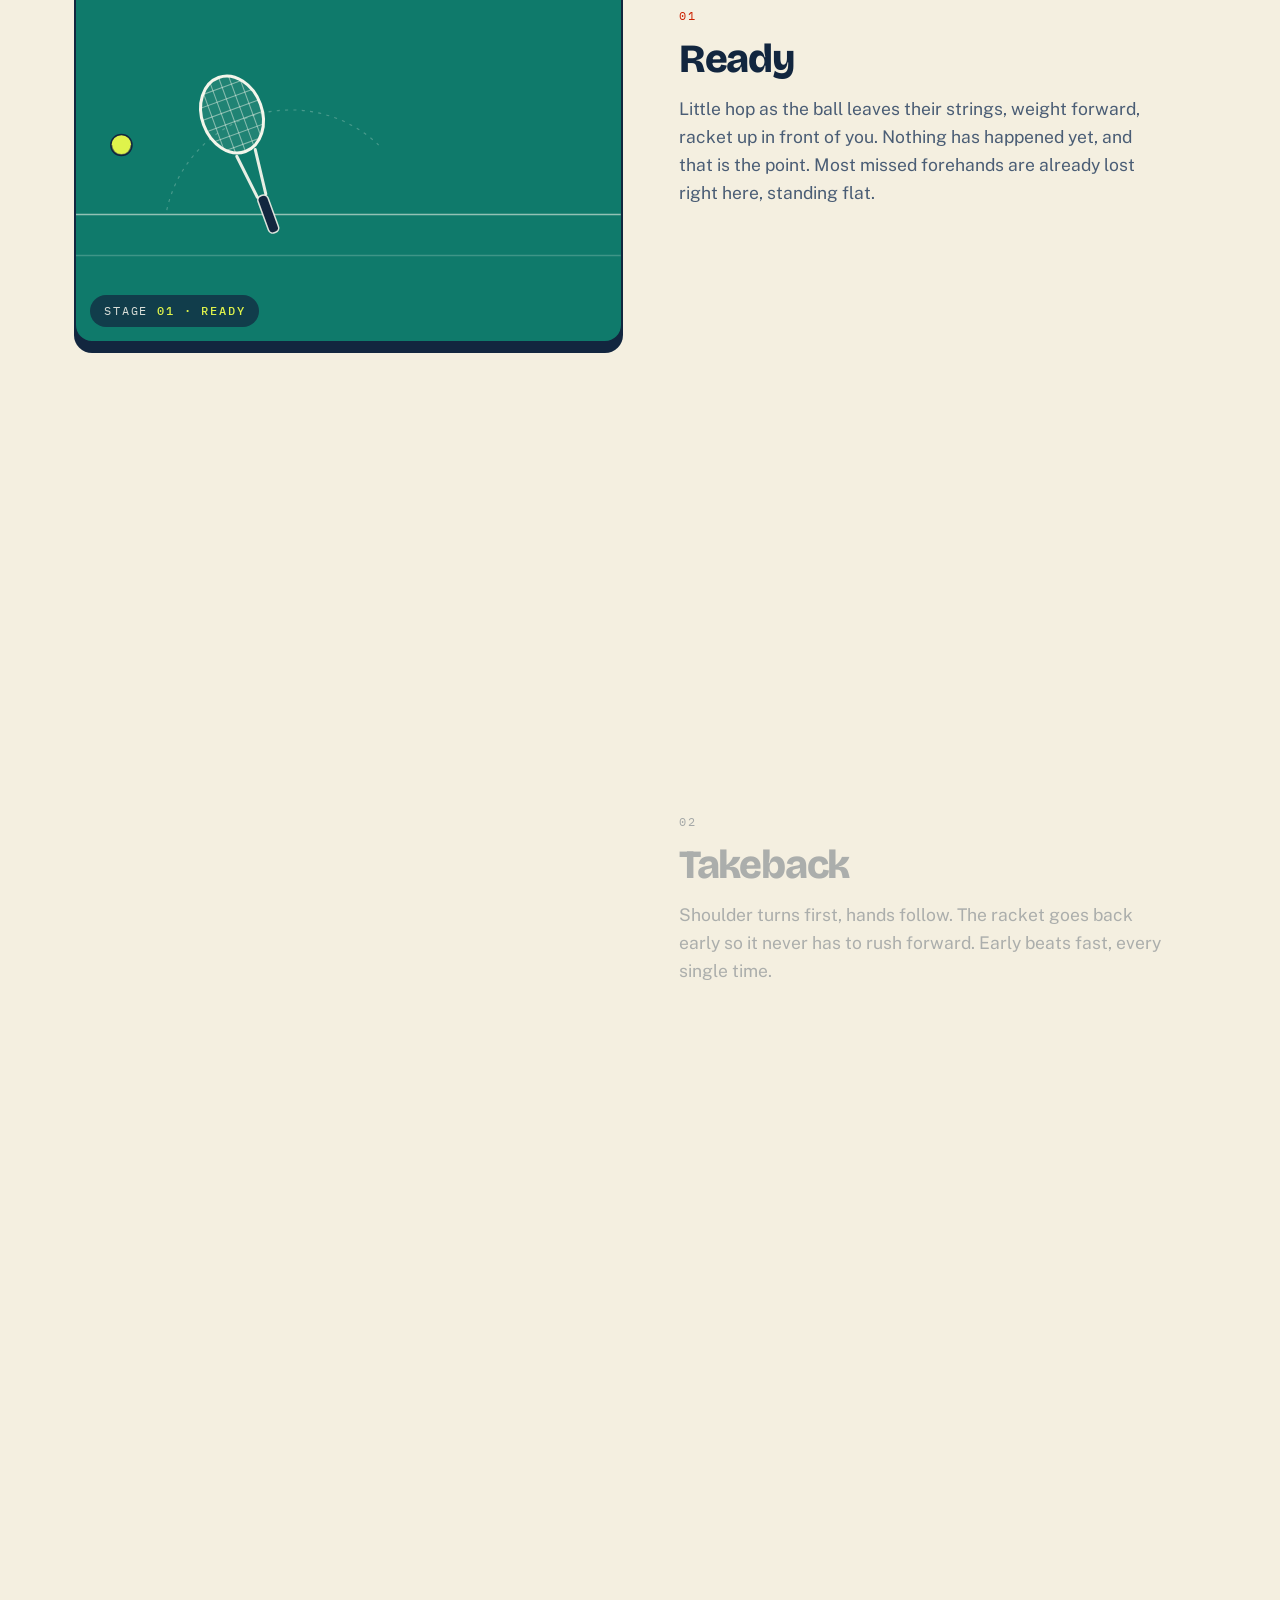
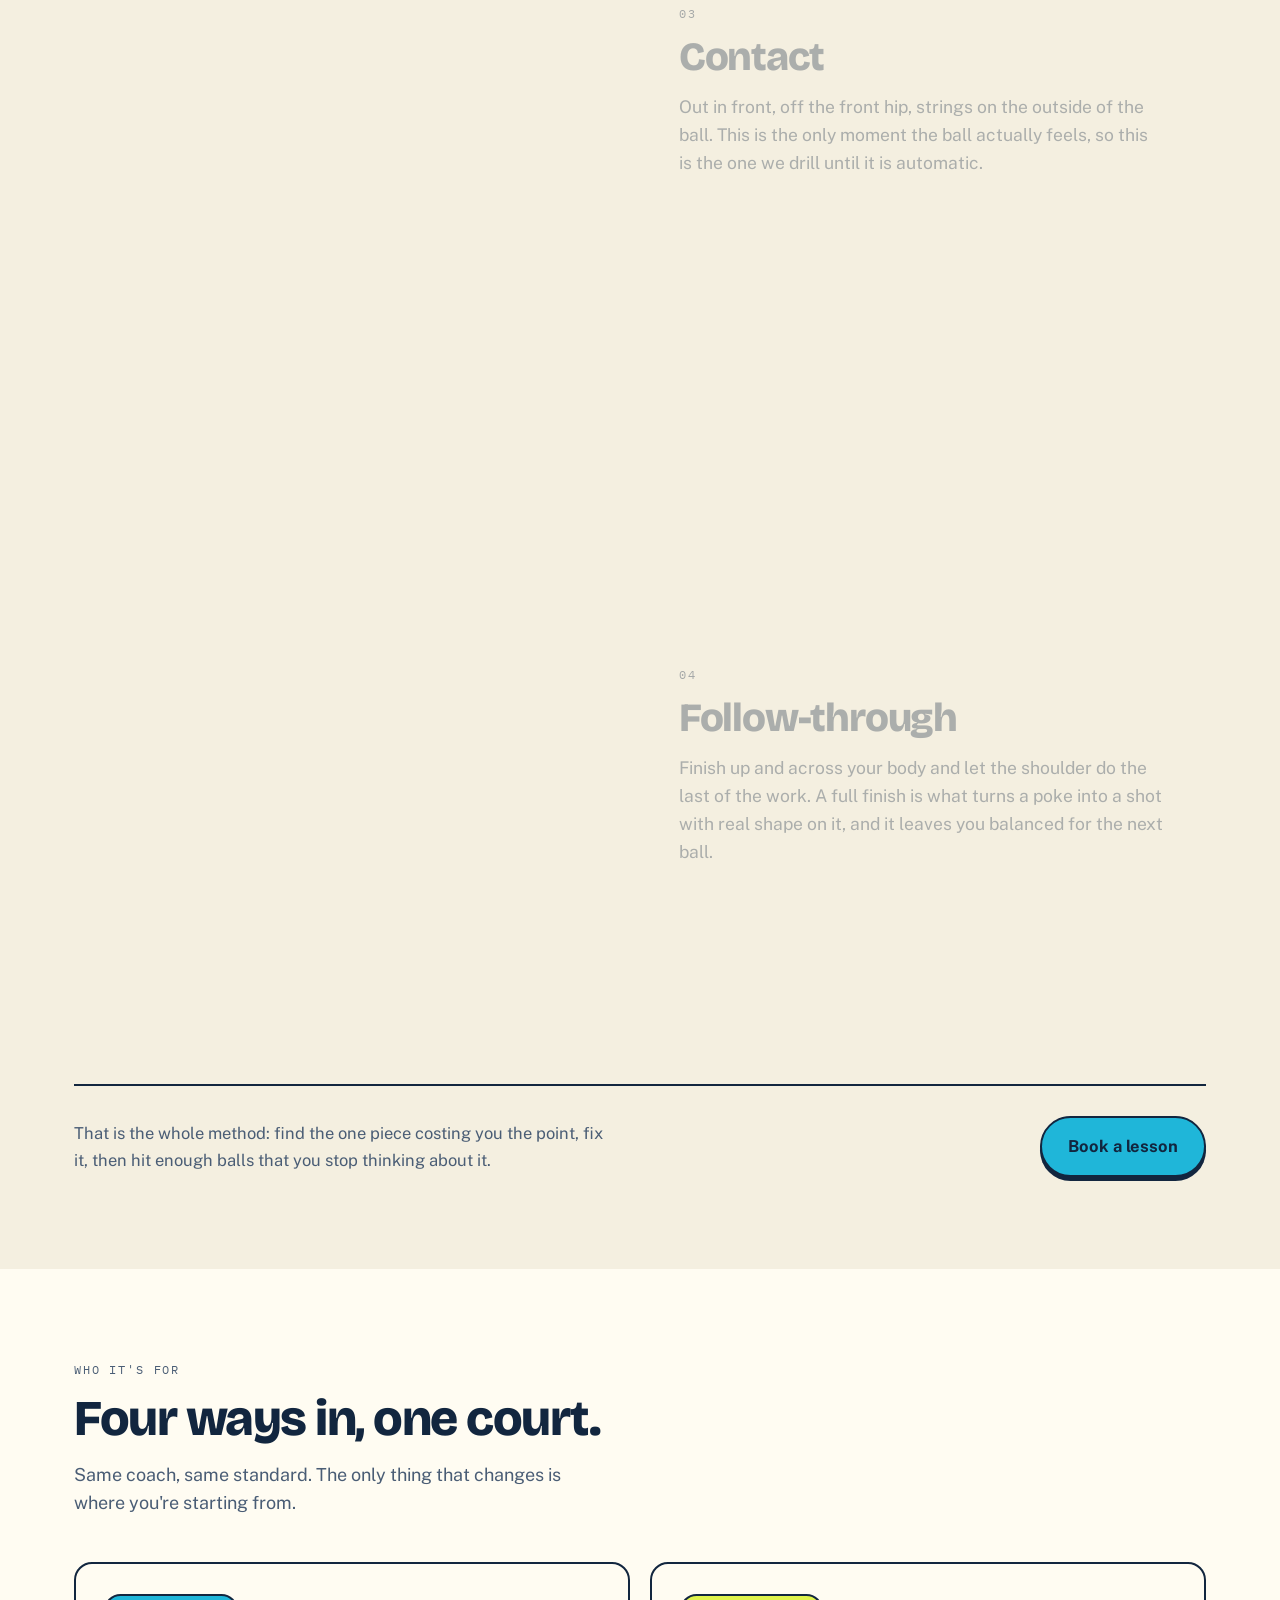
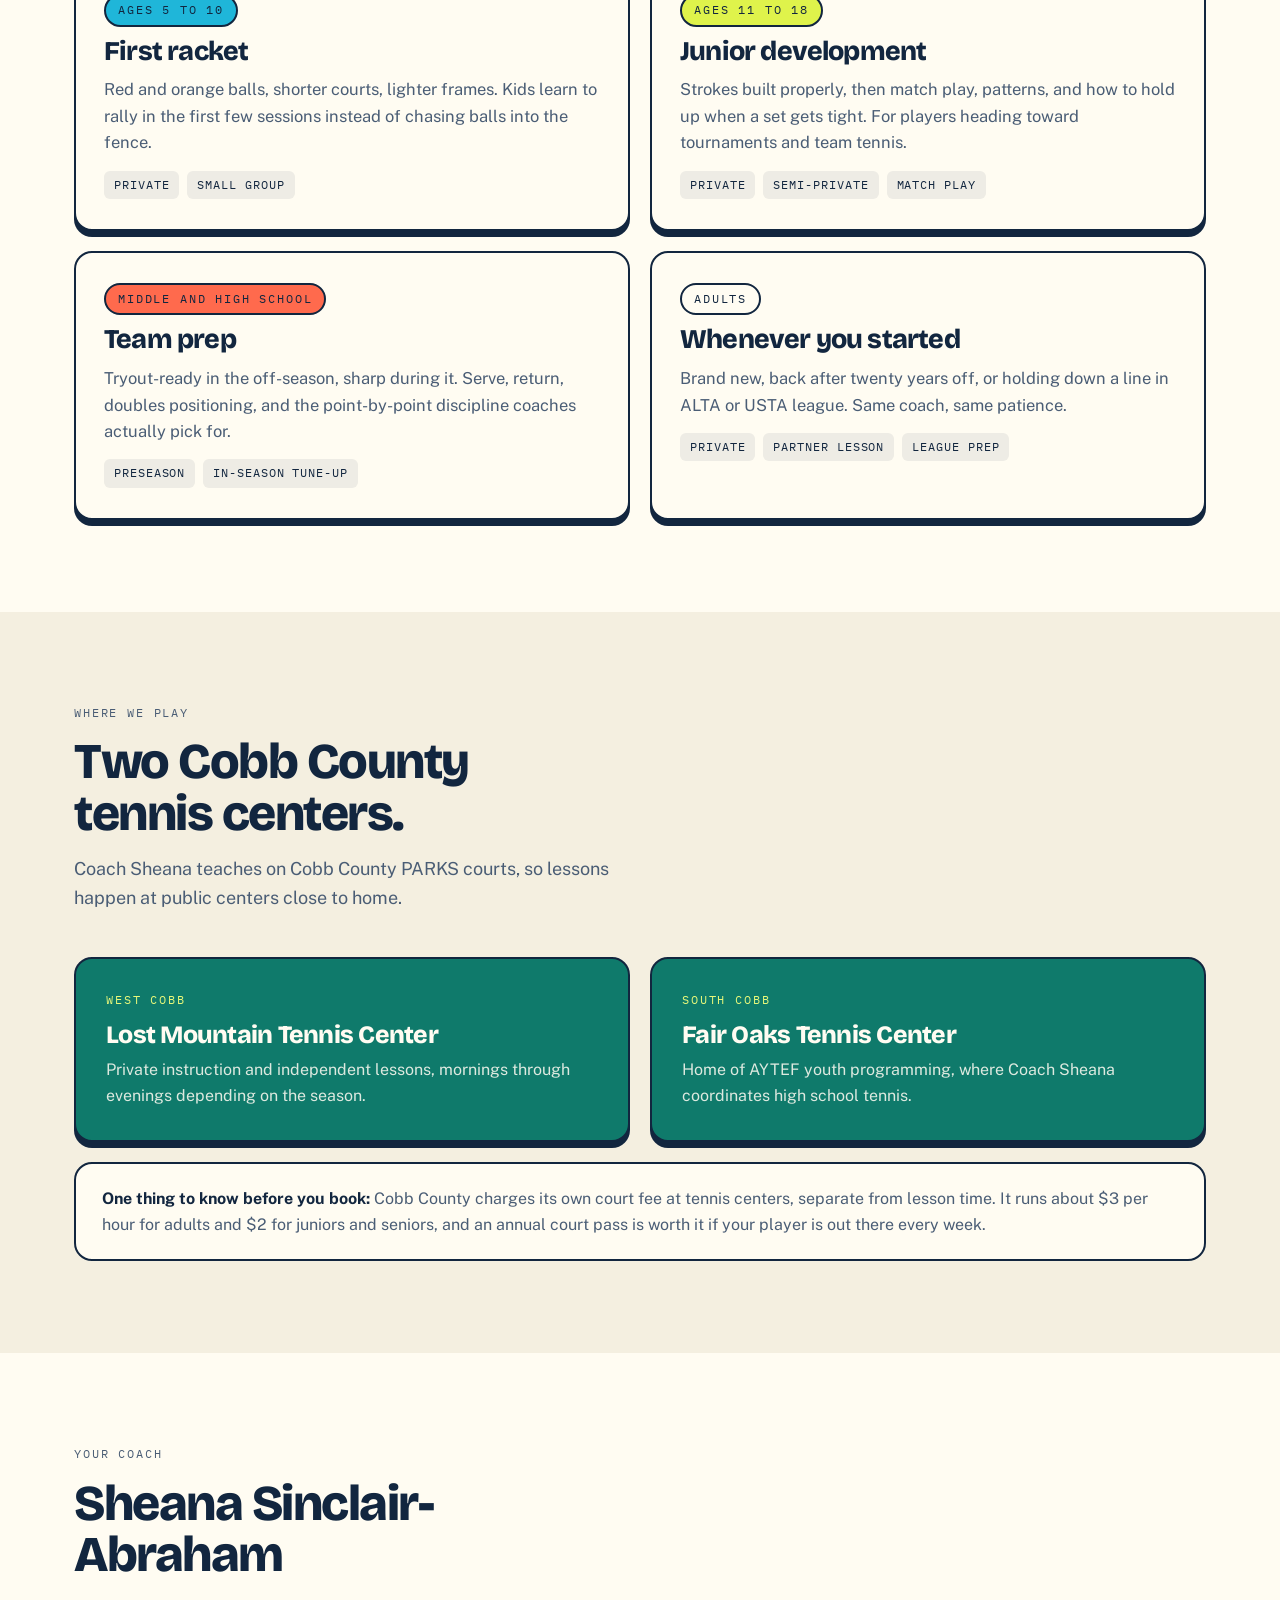
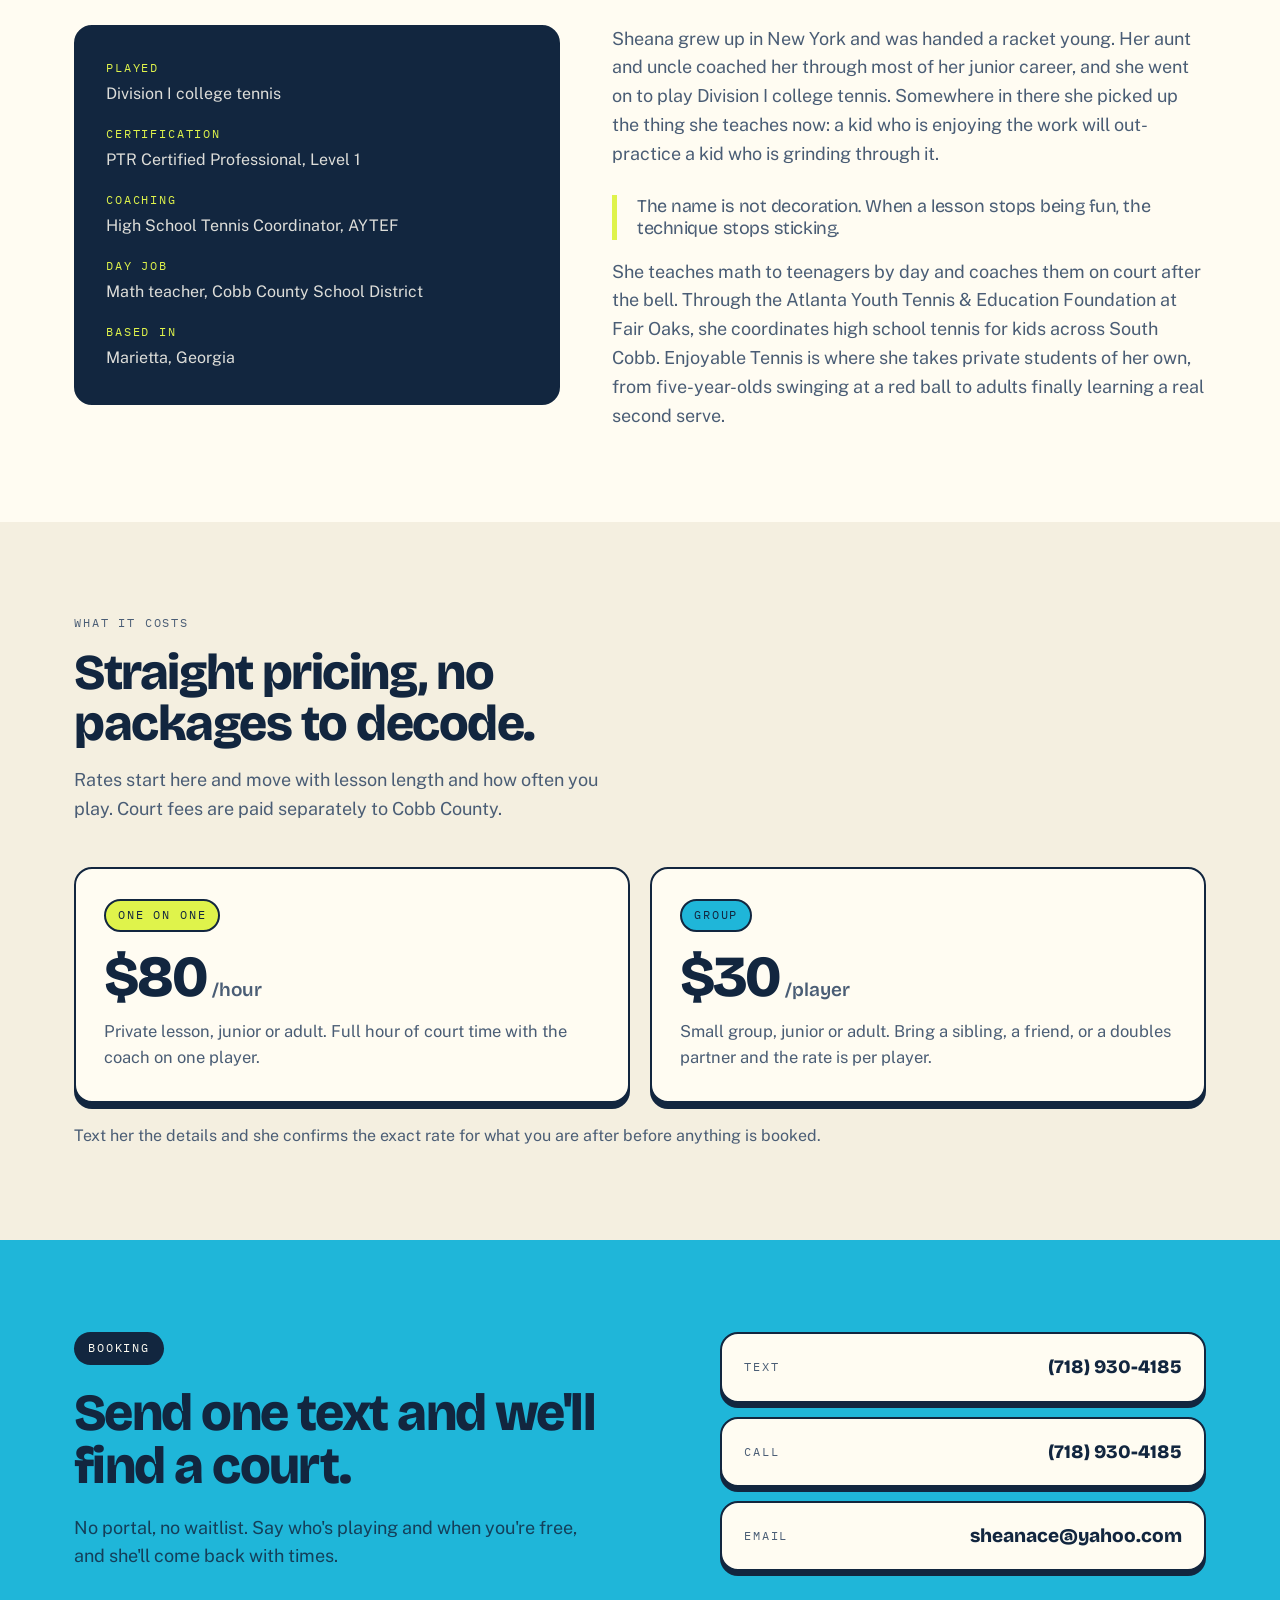
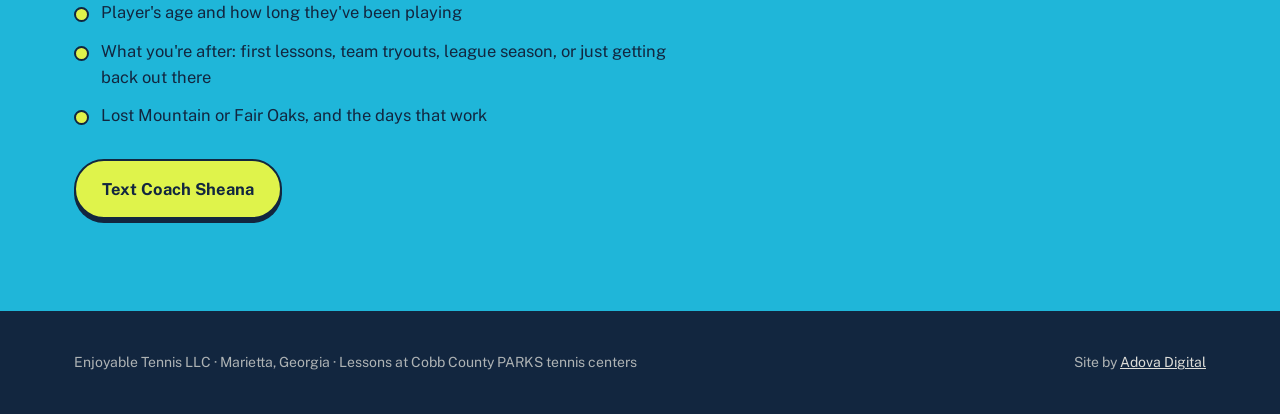
==== commit 0d593bf7: "tennis: final logo (smiley ball O + squiggle), outlined vector + png + favicon set, wired into the p" ====
--- a/tennis/index.html
+++ b/tennis/index.html
@@ -8,7 +8,9 @@
 <meta name="author" content="Enjoyable Tennis LLC" />
 <meta name="robots" content="index, follow" />
 <meta name="theme-color" content="#FFFCF2" />
-<link rel="icon" type="image/png" href="/favicon-32x32.png" />
+<link rel="icon" type="image/png" sizes="32x32" href="/tennis/_logos/favicon-32x32.png" />
+<link rel="icon" type="image/png" sizes="16x16" href="/tennis/_logos/favicon-16x16.png" />
+<link rel="apple-touch-icon" href="/tennis/_logos/apple-touch-icon.png" />
 <link rel="canonical" href="https://www.adovadigital.com/tennis/" />
 
 <meta property="og:type" content="website" />
@@ -35,6 +37,8 @@
   "name": "Enjoyable Tennis LLC",
   "description": "Tennis lessons and junior development in Marietta, Georgia, coached by PTR certified professional Sheana Sinclair-Abraham.",
   "url": "https://www.adovadigital.com/tennis/",
+  "logo": "https://www.adovadigital.com/tennis/_logos/icon-seams-512.png",
+  "image": "https://www.adovadigital.com/tennis/_logos/icon-seams-512.png",
   "telephone": "+1-718-930-4185",
   "email": "sheanace@yahoo.com",
   "areaServed": [
@@ -97,7 +101,8 @@
   .bar{position:sticky;top:0;z-index:60;background:var(--cream);border-bottom:2px solid var(--ink)}
   .bar .wrap{display:flex;align-items:center;justify-content:space-between;height:62px;gap:16px}
   .brand{display:flex;align-items:center;gap:10px;font-family:"Bricolage Grotesque",sans-serif;font-weight:800;font-size:18px;letter-spacing:-.03em}
-  .brand img{height:34px;width:auto;display:block}
+  .brand img{height:26px;width:auto;display:block}
+  .brand{text-decoration:none}
   .brand .dot{width:11px;height:11px;border-radius:50%;background:var(--optic);border:2px solid var(--ink);flex:none}
   .bar a.txt{text-decoration:none;background:var(--optic);color:var(--ink);border:2px solid var(--ink);padding:8px 16px;border-radius:999px;font-weight:700;font-size:14px;white-space:nowrap;box-shadow:0 3px 0 var(--ink);transition:transform .15s ease,box-shadow .15s ease}
   .bar a.txt:hover{transform:translate(0,2px);box-shadow:0 1px 0 var(--ink)}
@@ -302,12 +307,9 @@
 
 <div class="bar">
   <div class="wrap">
-    <span class="brand">
-      <!-- Drop the real logo at /tennis/assets/logo.png and this swaps in automatically -->
-      <img src="/tennis/assets/logo.png" alt="Enjoyable Tennis" onerror="this.remove();document.getElementById('brandDot').hidden=false" />
-      <span id="brandDot" class="dot" hidden></span>
-      Enjoyable Tennis
-    </span>
+    <a class="brand" href="#" aria-label="Enjoyable Tennis, back to top">
+      <img src="/tennis/_logos/enjoyable-tennis-logo-noline.svg" alt="Enjoyable Tennis" />
+    </a>
     <a class="txt" href="sms:+17189304185?&amp;body=Hi%20Coach%20Sheana%2C%20I%27d%20like%20to%20book%20a%20lesson.">Text to book</a>
   </div>
 </div>
